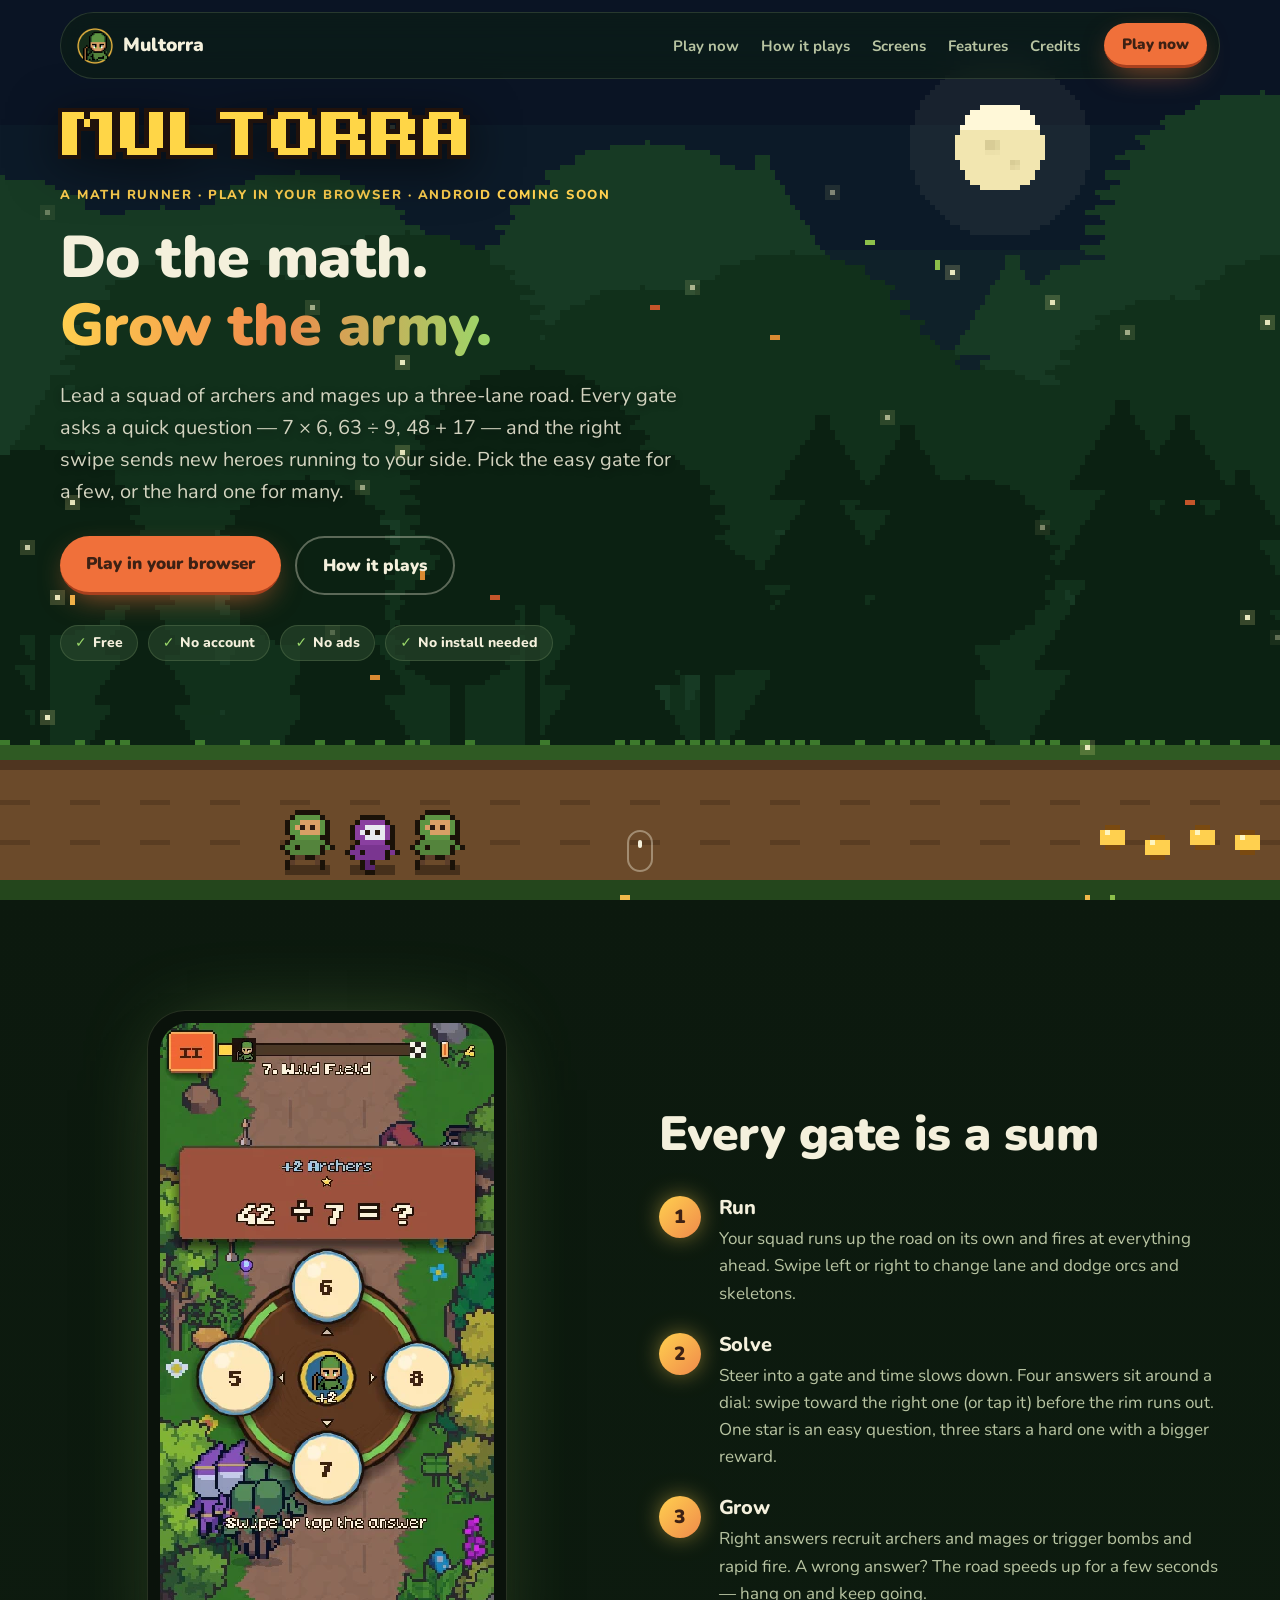
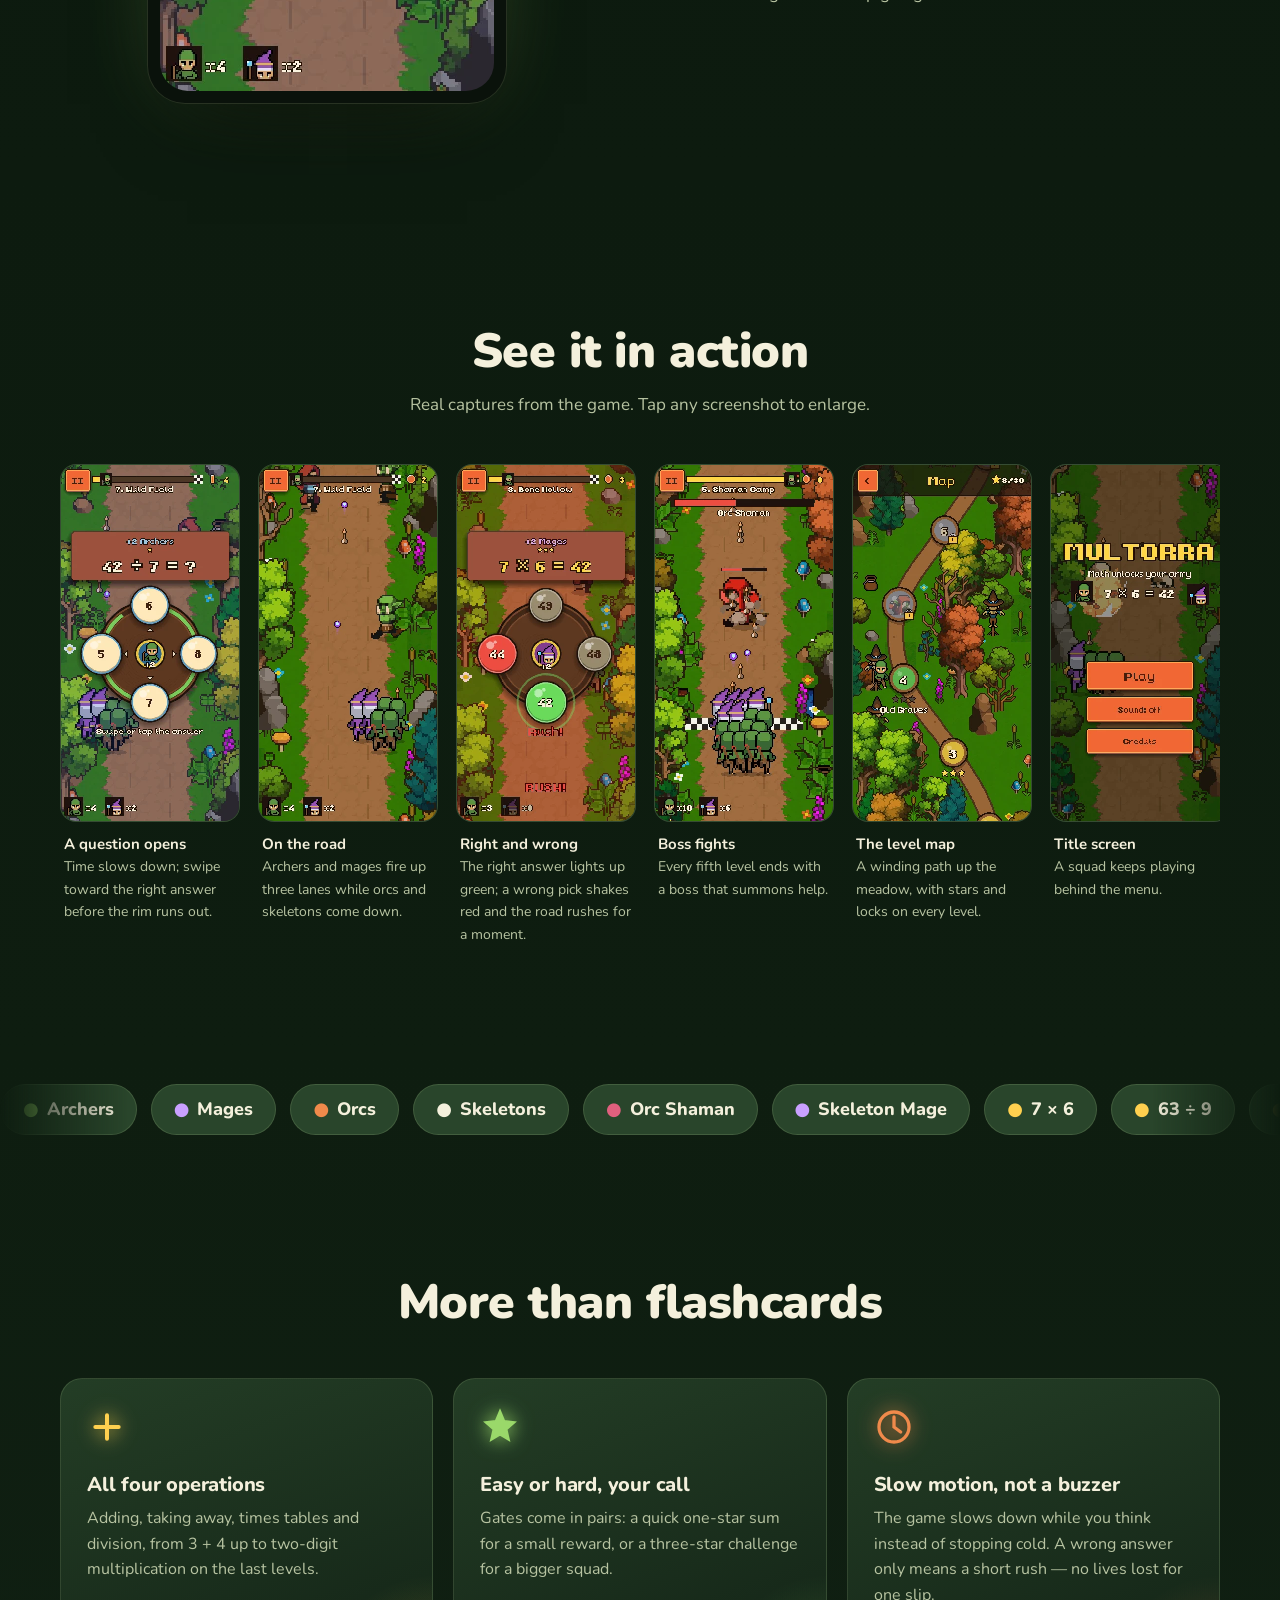
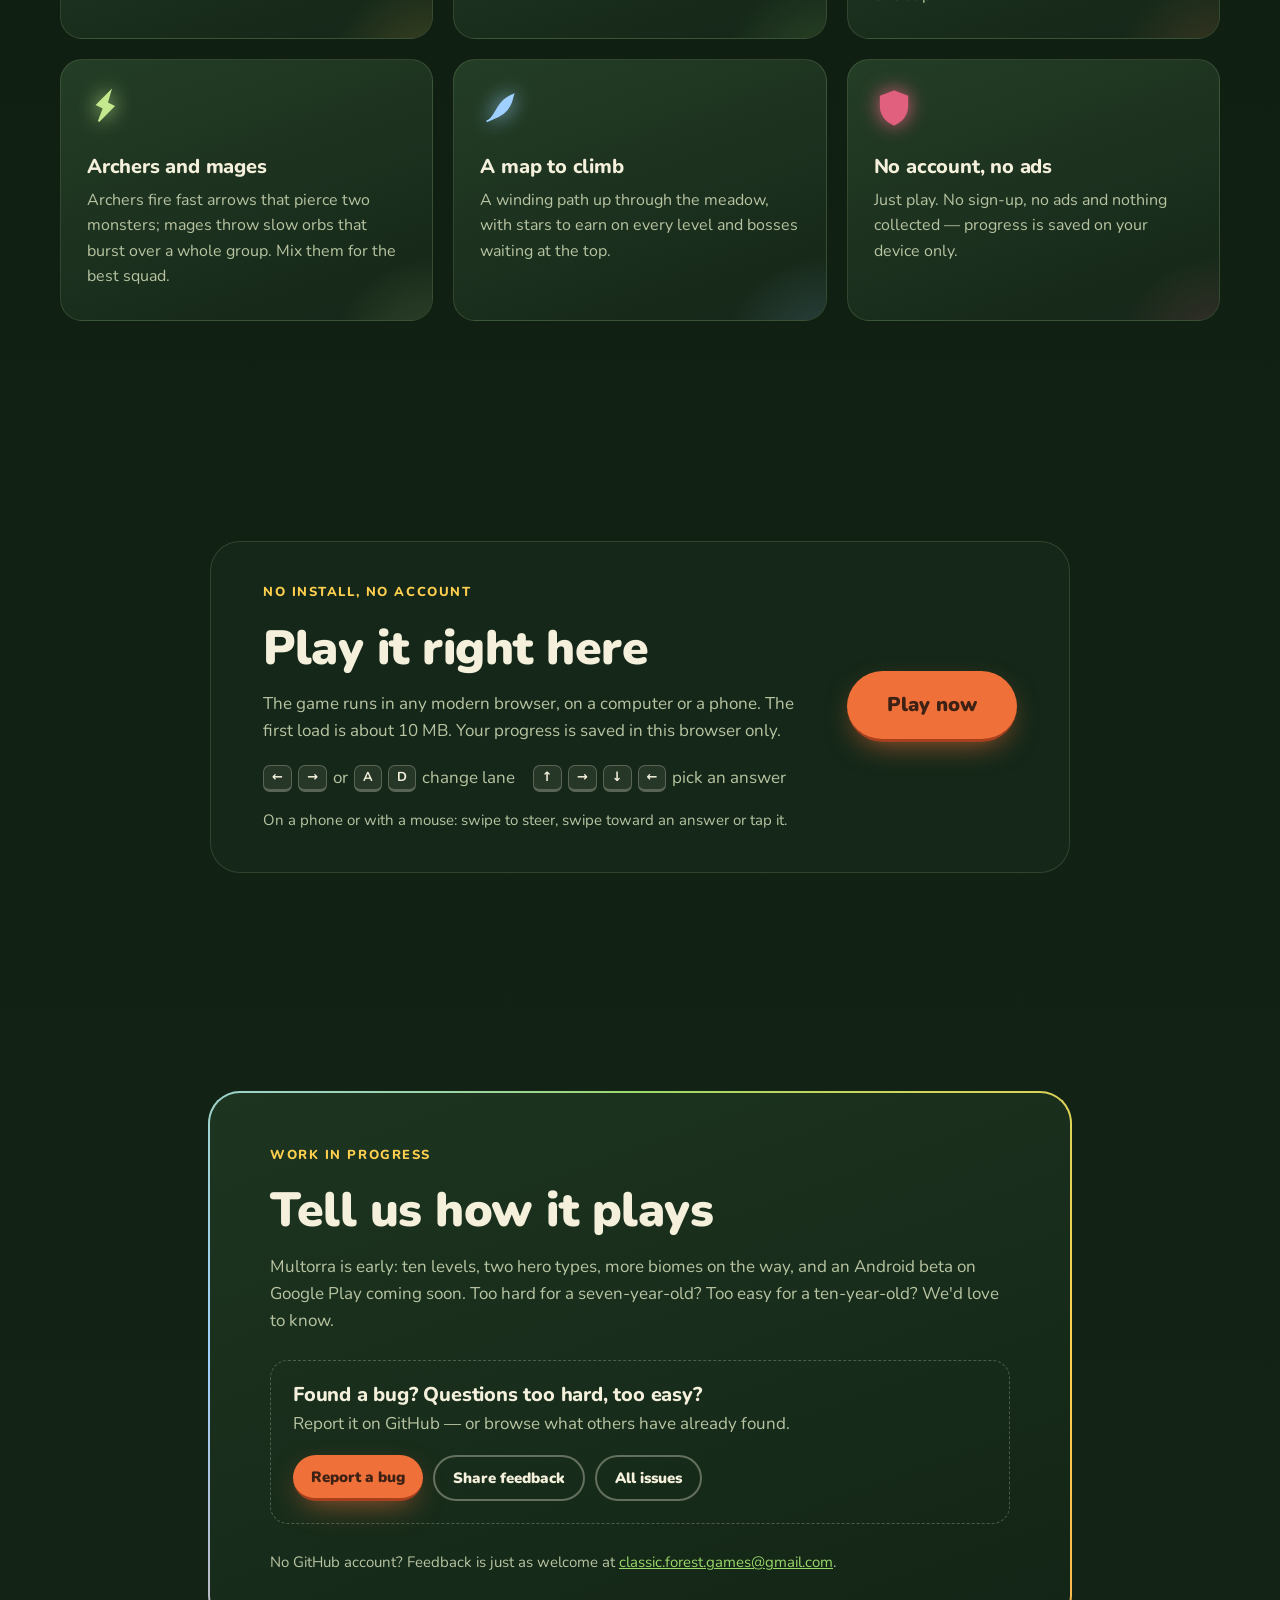
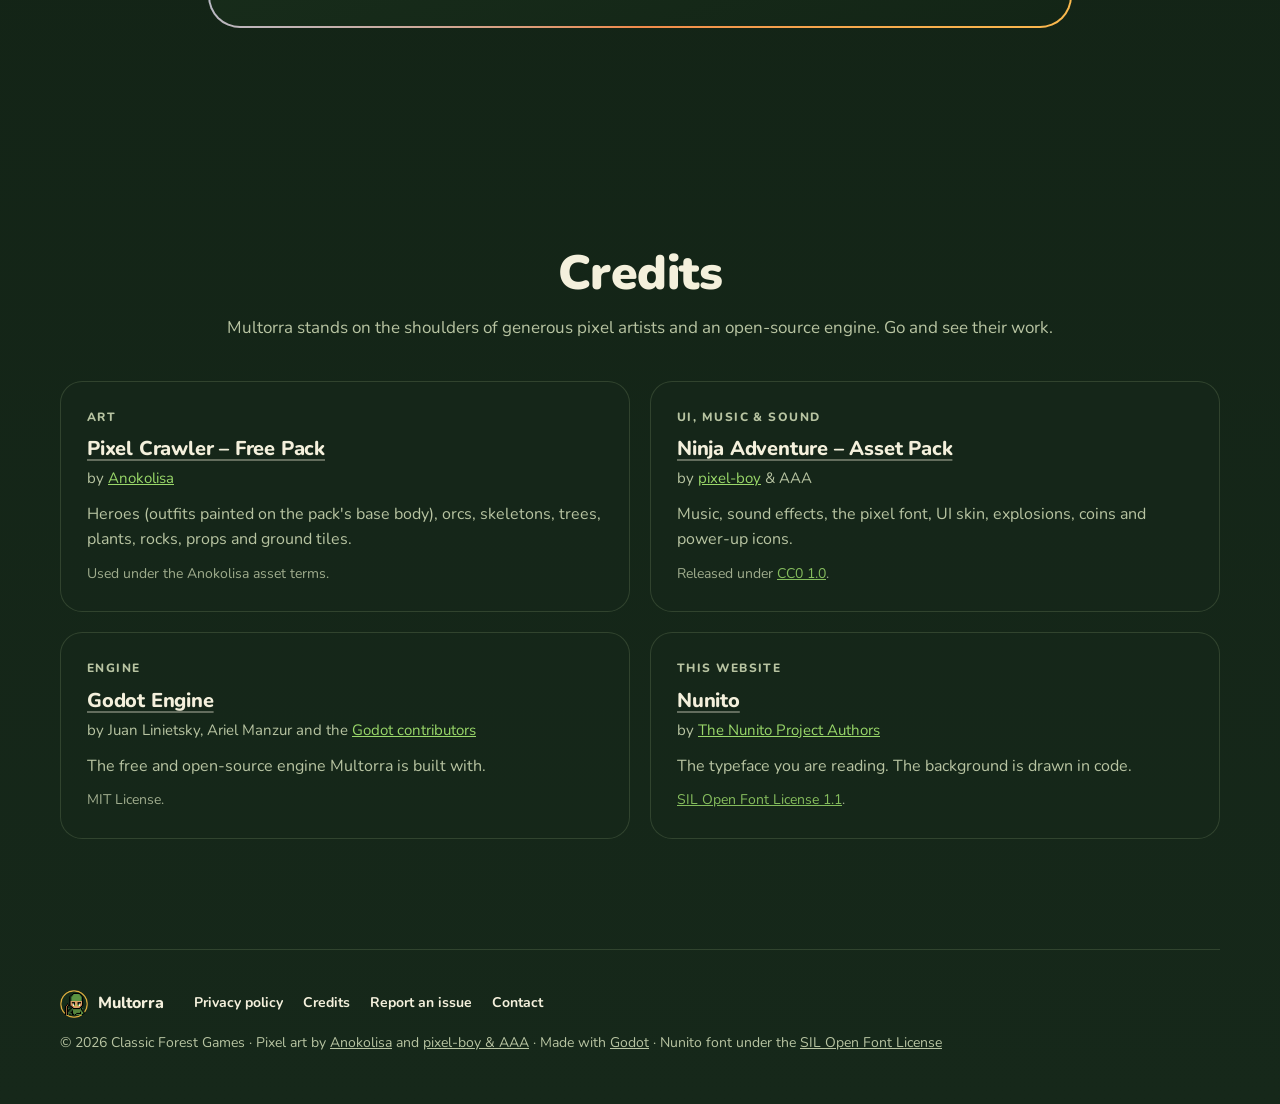
==== index.html @ 03d67d38 "Multorra website: landing page, screenshots, privacy policy, issue templates, browser build in play/" ====
<!doctype html>
<html lang="en">
<head>
<meta charset="utf-8">
<meta name="viewport" content="width=device-width, initial-scale=1">
<title>Multorra — do the math, grow the army</title>
<meta name="description" content="A pixel-art math runner for the browser and Android: lead a squad of archers and mages up a three-lane road, solve quick sums to recruit more heroes, and beat the orcs and skeletons. Free, no account.">
<meta name="theme-color" content="#0b170d">
<meta property="og:type" content="website">
<meta property="og:title" content="Multorra — do the math, grow the army">
<meta property="og:description" content="Run up three lanes, swipe the right answer to 7 × 6, and watch your squad grow.">
<meta property="og:image" content="https://alessiom.github.io/multorra-site/img/og.png">
<meta property="og:url" content="https://alessiom.github.io/multorra-site/">
<meta name="twitter:card" content="summary_large_image">
<link rel="icon" type="image/png" sizes="32x32" href="img/favicon-32.png">
<link rel="apple-touch-icon" href="img/apple-touch-icon.png">
<link rel="preload" href="fonts/Nunito.ttf" as="font" type="font/ttf" crossorigin>
<link rel="stylesheet" href="styles.css">
</head>
<body>
<canvas id="forest" aria-hidden="true"></canvas>

<header class="nav">
  <a class="brand" href="#top" aria-label="Multorra, back to top">
    <img src="img/icon-192.png" alt="" width="36" height="36">
    <span>Multorra</span>
  </a>
  <nav aria-label="Sections">
    <a href="play/">Play now</a>
    <a href="#how">How it plays</a>
    <a href="#screens">Screens</a>
    <a href="#features">Features</a>
    <a href="#credits">Credits</a>
  </nav>
  <a class="btn btn-small" href="play/">Play now</a>
</header>

<main id="top">
  <section class="hero">
    <div class="hero-copy">
      <img class="logo pixel" src="img/logo.png" width="311" height="44" alt="Multorra">
      <p class="eyebrow">A math runner · Play in your browser · Android coming soon</p>
      <h1>Do the math.<br><span class="grad">Grow the army.</span></h1>
      <p class="lede">Lead a squad of archers and mages up a three-lane road. Every gate asks a quick
        question — 7 × 6, 63 ÷ 9, 48 + 17 — and the right swipe sends new heroes running to your side.
        Pick the easy gate for a few, or the hard one for many.</p>
      <div class="cta-row">
        <a class="btn" href="play/">Play in your browser</a>
        <a class="btn btn-ghost" href="#how">How it plays</a>
      </div>
      <ul class="badges" aria-label="Highlights">
        <li>Free</li><li>No account</li><li>No ads</li><li>No install needed</li>
      </ul>
    </div>
    <a class="scroll-hint" href="#how" aria-label="Scroll to how it plays"><span></span></a>
  </section>

  <section id="how" class="section how">
    <div class="how-grid">
      <div class="phone reveal" aria-label="Multorra on a phone">
        <img class="pixel" src="img/screens/02_quiz-360.webp" width="360" height="720" alt="A question opens: a round wooden dial with four answers around it, the timer on its rim and the reward in the middle.">
        <div class="gestures" aria-hidden="true">
          <span class="g g-up">swipe ← → · lane</span>
          <span class="g g-tap">swipe to the answer</span>
          <span class="g g-hold">or tap it</span>
        </div>
      </div>
      <div class="how-copy">
        <h2 class="reveal">Every gate is a sum</h2>
        <ol class="steps">
          <li class="reveal"><span class="num">1</span><div><h3>Run</h3><p>Your squad runs up the road on its own and fires at everything ahead. Swipe left or right to change lane and dodge orcs and skeletons.</p></div></li>
          <li class="reveal"><span class="num">2</span><div><h3>Solve</h3><p>Steer into a gate and time slows down. Four answers sit around a dial: swipe toward the right one (or tap it) before the rim runs out. One star is an easy question, three stars a hard one with a bigger reward.</p></div></li>
          <li class="reveal"><span class="num">3</span><div><h3>Grow</h3><p>Right answers recruit archers and mages or trigger bombs and rapid fire. A wrong answer? The road speeds up for a few seconds — hang on and keep going.</p></div></li>
        </ol>
      </div>
    </div>
  </section>

  <section id="screens" class="section screens">
    <h2 class="reveal center">See it in action</h2>
    <p class="sub center reveal">Real captures from the game. Tap any screenshot to enlarge.</p>
    <div class="gallery portrait" id="gallery">
      <!-- filled by main.js from SHOTS so captions and the lightbox stay in sync -->
    </div>
  </section>

  <section class="chapters" aria-label="Things you meet on the road">
    <div class="marquee"><div class="track" id="track"></div></div>
  </section>

  <section id="features" class="section features">
    <h2 class="reveal center">More than flashcards</h2>
    <div class="cards">
      <article class="card reveal">
        <svg viewBox="0 0 24 24" aria-hidden="true"><path d="M5 12h14M12 5v14" fill="none" stroke-width="2.4" stroke-linecap="round"/></svg>
        <h3>All four operations</h3>
        <p>Adding, taking away, times tables and division, from 3 + 4 up to two-digit multiplication on the last levels.</p>
      </article>
      <article class="card reveal">
        <svg viewBox="0 0 24 24" aria-hidden="true"><path d="M12 2l2.6 6.3L21 9l-5 4.4L17.5 20 12 16.6 6.5 20 8 13.4 3 9l6.4-.7z"/></svg>
        <h3>Easy or hard, your call</h3>
        <p>Gates come in pairs: a quick one-star sum for a small reward, or a three-star challenge for a bigger squad.</p>
      </article>
      <article class="card reveal">
        <svg viewBox="0 0 24 24" aria-hidden="true"><circle cx="12" cy="12" r="9" fill="none" stroke-width="2"/><path d="M12 6v6l4 3" fill="none" stroke-width="2" stroke-linecap="round"/></svg>
        <h3>Slow motion, not a buzzer</h3>
        <p>The game slows down while you think instead of stopping cold. A wrong answer only means a short rush — no lives lost for one slip.</p>
      </article>
      <article class="card reveal">
        <svg viewBox="0 0 24 24" aria-hidden="true"><path d="M7 20l3-8-4-2 8-8-2 7 4 2z"/></svg>
        <h3>Archers and mages</h3>
        <p>Archers fire fast arrows that pierce two monsters; mages throw slow orbs that burst over a whole group. Mix them for the best squad.</p>
      </article>
      <article class="card reveal">
        <svg viewBox="0 0 24 24" aria-hidden="true"><path d="M4 20c4-1 5-6 8-10s6-5 8-6c-1 4-2 8-6 11s-6 3-10 5z"/></svg>
        <h3>A map to climb</h3>
        <p>A winding path up through the meadow, with stars to earn on every level and bosses waiting at the top.</p>
      </article>
      <article class="card reveal">
        <svg viewBox="0 0 24 24" aria-hidden="true"><path d="M12 2l8 3v6c0 5-3.4 9.4-8 11-4.6-1.6-8-6-8-11V5z"/></svg>
        <h3>No account, no ads</h3>
        <p>Just play. No sign-up, no ads and nothing collected — progress is saved on your device only.</p>
      </article>
    </div>
  </section>

  <section id="play" class="section play">
    <div class="play-card reveal">
      <div>
        <p class="eyebrow">No install, no account</p>
        <h2>Play it right here</h2>
        <p>The game runs in any modern browser, on a computer or a phone. The first load is about 10&nbsp;MB.
          Your progress is saved in this browser only.</p>
        <ul class="keys" aria-label="Keyboard controls">
          <li><kbd>←</kbd><kbd>→</kbd> or <kbd>A</kbd><kbd>D</kbd> change lane</li>
          <li><kbd>↑</kbd><kbd>→</kbd><kbd>↓</kbd><kbd>←</kbd> pick an answer</li>
        </ul>
        <p class="fine">On a phone or with a mouse: swipe to steer, swipe toward an answer or tap it.</p>
      </div>
      <a class="btn btn-big" href="play/">Play now</a>
    </div>
  </section>

  <section id="beta" class="section beta">
    <div class="beta-card reveal">
      <p class="eyebrow">Work in progress</p>
      <h2>Tell us how it plays</h2>
      <p>Multorra is early: ten levels, two hero types, more biomes on the way, and an Android beta on Google Play coming soon.
        Too hard for a seven-year-old? Too easy for a ten-year-old? We'd love to know.</p>
      <div class="report">
        <div><h3>Found a bug? Questions too hard, too easy?</h3>
          <p>Report it on GitHub — or browse what others have already found.</p></div>
        <div class="report-btns">
          <a class="btn btn-small" href="https://github.com/AlessioM/multorra-site/issues/new?template=bug.yml" rel="noopener">Report a bug</a>
          <a class="btn btn-small btn-ghost" href="https://github.com/AlessioM/multorra-site/issues/new?template=feedback.yml" rel="noopener">Share feedback</a>
          <a class="btn btn-small btn-ghost" href="https://github.com/AlessioM/multorra-site/issues" rel="noopener">All issues</a>
        </div>
      </div>
      <p class="fine">No GitHub account? Feedback is just as welcome at
        <a href="mailto:classic.forest.games@gmail.com">classic.forest.games@gmail.com</a>.</p>
    </div>
  </section>
  <section id="credits" class="section credits">
    <h2 class="reveal center">Credits</h2>
    <p class="sub center reveal">Multorra stands on the shoulders of generous pixel artists and an open-source engine. Go and see their work.</p>
    <div class="credit-grid">
      <article class="credit reveal">
        <p class="eyebrow">Art</p>
        <h3><a href="https://anokolisa.itch.io/free-pixel-art-asset-pack-topdown-tileset-rpg-16x16-sprites" rel="noopener">Pixel Crawler – Free Pack</a></h3>
        <p class="by">by <a href="https://anokolisa.itch.io/" rel="noopener">Anokolisa</a></p>
        <p>Heroes (outfits painted on the pack's base body), orcs, skeletons, trees, plants, rocks, props and ground tiles.</p>
        <p class="lic">Used under the Anokolisa asset terms.</p>
      </article>
      <article class="credit reveal">
        <p class="eyebrow">UI, music &amp; sound</p>
        <h3><a href="https://pixel-boy.itch.io/ninja-adventure-asset-pack" rel="noopener">Ninja Adventure – Asset Pack</a></h3>
        <p class="by">by <a href="https://pixel-boy.itch.io/" rel="noopener">pixel-boy</a> &amp; AAA</p>
        <p>Music, sound effects, the pixel font, UI skin, explosions, coins and power-up icons.</p>
        <p class="lic">Released under <a href="https://creativecommons.org/publicdomain/zero/1.0/" rel="noopener">CC0 1.0</a>.</p>
      </article>
      <article class="credit reveal">
        <p class="eyebrow">Engine</p>
        <h3><a href="https://godotengine.org" rel="noopener">Godot Engine</a></h3>
        <p class="by">by Juan Linietsky, Ariel Manzur and the <a href="https://godotengine.org/license/" rel="noopener">Godot contributors</a></p>
        <p>The free and open-source engine Multorra is built with.</p>
        <p class="lic">MIT License.</p>
      </article>
      <article class="credit reveal">
        <p class="eyebrow">This website</p>
        <h3><a href="https://fonts.google.com/specimen/Nunito" rel="noopener">Nunito</a></h3>
        <p class="by">by <a href="https://github.com/googlefonts/nunito" rel="noopener">The Nunito Project Authors</a></p>
        <p>The typeface you are reading. The background is drawn in code.</p>
        <p class="lic"><a href="fonts/OFL.txt">SIL Open Font License 1.1</a>.</p>
      </article>
    </div>
  </section>
</main>

<footer class="foot">
  <div class="foot-brand"><img src="img/icon-192.png" alt="" width="28" height="28"> Multorra</div>
  <nav aria-label="Footer">
    <a href="privacy/">Privacy policy</a>
    <a href="#credits">Credits</a>
    <a href="https://github.com/AlessioM/multorra-site/issues" rel="noopener">Report an issue</a>
    <a href="mailto:classic.forest.games@gmail.com">Contact</a>
  </nav>
  <p>© 2026 Classic Forest Games · Pixel art by <a href="https://anokolisa.itch.io/" rel="noopener">Anokolisa</a>
    and <a href="https://pixel-boy.itch.io/ninja-adventure-asset-pack" rel="noopener">pixel-boy &amp; AAA</a> ·
    Made with <a href="https://godotengine.org" rel="noopener">Godot</a> ·
    Nunito font under the <a href="fonts/OFL.txt">SIL Open Font License</a></p>
</footer>

<dialog id="lightbox" aria-label="Screenshot viewer">
  <button class="lb-close" aria-label="Close">×</button>
  <button class="lb-nav lb-prev" aria-label="Previous screenshot">‹</button>
  <figure><img id="lb-img" class="pixel" alt=""><figcaption id="lb-cap"></figcaption></figure>
  <button class="lb-nav lb-next" aria-label="Next screenshot">›</button>
</dialog>

<script src="main.js"></script>
</body>
</html>
---- styles.css ----
@font-face {
  font-family: "Nunito";
  src: url("fonts/Nunito.ttf") format("truetype");
  font-weight: 200 1000;
  font-display: swap;
}

:root {
  color-scheme: dark;
  /* palette taken from the game: forest night, leaf green, coin gold, wood-button orange */
  --bg: #0b170d;
  --bg-2: #16281a;
  --panel: #1b301e;
  --panel-2: #29452b;
  --line: rgba(205, 235, 170, 0.15);
  --text: #f4f0dc;
  --muted: #b8c4a2;
  --leaf: #9ad86a;
  --btn: #f0703a;
  --ink: #3d2114;
  --gold: #ffd04f;
  --autumn: #f08a4b;
  --frost: #9fd0ff;
  --berry: #e0607e;
  --radius: 22px;
  --max: 1160px;
}

* { box-sizing: border-box; }
html { scroll-behavior: smooth; }
body {
  margin: 0;
  font-family: "Nunito", system-ui, sans-serif;
  font-size: 17px;
  line-height: 1.6;
  color: var(--text);
  background: linear-gradient(180deg, var(--bg) 0%, #0e1d10 45%, var(--bg-2) 100%);
  background-color: var(--bg);
  overflow-x: hidden;
}
img { max-width: 100%; height: auto; display: block; }
a { color: var(--leaf); }
h1, h2, h3 { line-height: 1.15; margin: 0; font-weight: 900; letter-spacing: -0.01em; }
h2 { font-size: clamp(30px, 4.4vw, 48px); }
h3 { font-size: 20px; font-weight: 800; }
p { margin: 0; }
.center { text-align: center; }

#forest {
  image-rendering: pixelated;
  position: fixed;
  inset: 0;
  width: 100%;
  height: 100%;
  z-index: -1;
  display: block;
}

/* ---------- nav ---------- */
.nav {
  position: fixed;
  top: 12px;
  left: 50%;
  translate: -50% 0;
  width: min(var(--max), calc(100% - 24px));
  z-index: 10;
  display: flex;
  align-items: center;
  gap: 24px;
  padding: 10px 12px 10px 16px;
  border-radius: 999px;
  background: rgba(14, 30, 16, 0.6);
  border: 1px solid var(--line);
  backdrop-filter: blur(14px) saturate(140%);
  -webkit-backdrop-filter: blur(14px) saturate(140%);
}
.brand { display: flex; align-items: center; gap: 10px; color: var(--text); text-decoration: none; font-weight: 900; font-size: 19px; }
.brand img { border-radius: 10px; }
.nav nav { display: flex; gap: 22px; margin-left: auto; }
.nav nav a { color: var(--muted); text-decoration: none; font-weight: 700; font-size: 15px; transition: color .2s; }
.nav nav a:hover { color: var(--text); }

/* ---------- buttons ---------- */
.btn {
  display: inline-flex;
  align-items: center;
  justify-content: center;
  gap: 8px;
  padding: 14px 26px;
  border-radius: 999px;
  background: var(--btn);
  color: var(--ink);
  font-weight: 900;
  font-size: 17px;
  text-decoration: none;
  border-bottom: 3px solid #a8401e;
  box-shadow: 0 0 0 0 rgba(240, 112, 58, .5), 0 10px 30px -10px rgba(240, 112, 58, .7);
  transition: transform .2s, box-shadow .3s, background .2s;
}
.btn:hover { transform: translateY(-2px); box-shadow: 0 0 0 6px rgba(240, 112, 58, .16), 0 16px 36px -10px rgba(240, 112, 58, .8); }
.btn:focus-visible, .shot:focus-visible, .gallery button:focus-visible { outline: 3px solid var(--gold); outline-offset: 3px; }
.btn-ghost { background: transparent; color: var(--text); border: 2px solid rgba(244, 240, 220, .35); box-shadow: none; }
.btn-ghost:hover { border-color: var(--text); box-shadow: none; background: rgba(255, 255, 255, .05); }
.btn-small { padding: 9px 18px; font-size: 15px; }

/* ---------- hero ---------- */
.hero {
  position: relative;
  min-height: 100svh;
  width: min(var(--max), calc(100% - 32px));
  margin: 0 auto;
  display: flex;
  align-items: flex-start;
  padding: 104px 0 80px;
}
.hero-copy { max-width: 700px; }
.logo { width: clamp(200px, 24vw, 300px); height: auto; image-rendering: pixelated; margin: 0 0 22px -6px; filter: drop-shadow(0 10px 24px rgba(0, 0, 0, .55)); animation: bob 4s ease-in-out infinite; }
@keyframes bob { 50% { transform: translateY(-6px); } }
.eyebrow { color: var(--gold); font-weight: 800; letter-spacing: .12em; text-transform: uppercase; font-size: 13px; margin-bottom: 18px; }
.hero h1 { font-size: clamp(34px, 4.6vw, 62px); }
.grad {
  background: linear-gradient(90deg, var(--gold), var(--autumn) 50%, var(--leaf));
  -webkit-background-clip: text;
  background-clip: text;
  color: transparent;
}
.lede { color: var(--text); opacity: .86; font-size: clamp(17px, 1.6vw, 20px); margin: 20px 0 28px; max-width: 31em; text-shadow: 0 2px 8px rgba(0, 0, 0, .6); }
.cta-row { display: flex; flex-wrap: wrap; gap: 14px; }
.badges { list-style: none; padding: 0; margin: 30px 0 0; display: flex; flex-wrap: wrap; gap: 10px; }
.badges li {
  font-size: 14px; font-weight: 800; color: var(--text);
  padding: 6px 14px; border-radius: 999px;
  background: rgba(41, 69, 43, .65); border: 1px solid var(--line);
}
.badges li::before { content: "✓"; color: var(--leaf); margin-right: 6px; }
.scroll-hint { position: absolute; left: 50%; bottom: 28px; translate: -50% 0; width: 26px; height: 42px; border: 2px solid rgba(244, 240, 220, .4); border-radius: 14px; }
.scroll-hint span { position: absolute; left: 50%; top: 8px; width: 4px; height: 8px; margin-left: -2px; border-radius: 2px; background: var(--text); animation: wheel 1.8s infinite; }
@keyframes wheel { 0% { opacity: 0; transform: translateY(0); } 30% { opacity: 1; } 100% { opacity: 0; transform: translateY(14px); } }

/* ---------- sections ---------- */
.section { width: min(var(--max), calc(100% - 32px)); margin: 0 auto; padding: 110px 0; }
.sub { color: var(--muted); margin: 12px auto 40px; }

/* ---------- how it plays ---------- */
.how-grid { display: grid; grid-template-columns: minmax(0, 1fr) minmax(0, 1.05fr); gap: 64px; align-items: center; }
.phone {
  position: relative;
  justify-self: center;
  width: min(360px, 88vw);
  padding: 12px;
  border-radius: 38px;
  background: #0a120b;
  border: 1px solid var(--line);
  box-shadow: 0 40px 80px -40px rgba(0, 0, 0, .9), 0 0 90px -30px rgba(154, 216, 106, .45);
}
.phone img { border-radius: 28px; image-rendering: auto; }
.gestures { position: absolute; inset: 12px; pointer-events: none; }
.g {
  position: absolute; left: 50%; translate: -50% 0; white-space: nowrap;
  padding: 6px 14px; border-radius: 999px; font-weight: 800; font-size: 14px;
  background: rgba(11, 23, 13, .82); border: 1px solid var(--line); color: var(--text);
  opacity: 0; animation: hint 7.5s infinite;
}
.g-up { top: 58%; }
.g-tap { top: 58%; animation-delay: 2.5s; }
.g-hold { top: 58%; animation-delay: 5s; }
@keyframes hint { 0% { opacity: 0; transform: translateY(8px); } 5%, 28% { opacity: 1; transform: none; } 33%, 100% { opacity: 0; transform: translateY(-8px); } }
.steps, .join { list-style: none; margin: 34px 0 0; padding: 0; display: grid; gap: 26px; }
.steps li, .join li { display: flex; gap: 18px; align-items: flex-start; }
.steps p, .join p { color: var(--muted); margin-top: 6px; }
.num {
  flex: none; width: 42px; height: 42px; border-radius: 50%;
  display: grid; place-items: center; font-weight: 900; font-size: 19px;
  color: var(--ink); background: linear-gradient(135deg, var(--gold), var(--autumn));
  box-shadow: 0 0 24px -4px rgba(255, 208, 79, .7);
}

/* ---------- screenshots ---------- */
.hero-shot { margin: 0 auto 28px; max-width: 1000px; }
.shot, .gallery button {
  all: unset;
  cursor: zoom-in;
  display: block;
  border-radius: var(--radius);
  overflow: hidden;
  border: 1px solid var(--line);
  background: var(--panel);
}
.hero-shot .shot { box-shadow: 0 50px 100px -40px rgba(0, 0, 0, .9), 0 0 120px -30px rgba(255, 208, 79, .45); transition: transform .4s; }
.hero-shot .shot:hover { transform: scale(1.012); }
.gallery {
  display: grid;
  grid-auto-flow: column;
  grid-auto-columns: minmax(260px, 31%);
  gap: 18px;
  overflow-x: auto;
  scroll-snap-type: x mandatory;
  padding: 6px 2px 18px;
  scrollbar-width: thin;
  scrollbar-color: var(--panel-2) transparent;
}
.gallery figure { margin: 0; scroll-snap-align: start; }
.gallery button { border-radius: 16px; transition: transform .3s, border-color .3s; }
.gallery button:hover { transform: translateY(-4px); border-color: rgba(255, 208, 79, .6); }
.gallery figcaption { color: var(--muted); font-size: 14px; margin-top: 10px; padding: 0 4px; }
.gallery figcaption b { color: var(--text); display: block; font-size: 15px; }

/* ---------- chapter marquee ---------- */
.chapters { padding: 10px 0 30px; overflow: hidden; -webkit-mask-image: linear-gradient(90deg, transparent, #000 10%, #000 90%, transparent); mask-image: linear-gradient(90deg, transparent, #000 10%, #000 90%, transparent); }
.marquee .track { display: flex; gap: 14px; width: max-content; animation: marquee 48s linear infinite; }
.chapters:hover .track { animation-play-state: paused; }
.chip { padding: 10px 22px; border-radius: 999px; background: var(--panel-2); font-weight: 800; white-space: nowrap; font-size: 18px; }
.chip b { margin-right: 8px; }
@keyframes marquee { to { transform: translateX(-50%); } }

/* ---------- features ---------- */
.cards { display: grid; grid-template-columns: repeat(3, minmax(0, 1fr)); gap: 20px; margin-top: 48px; }
.card {
  position: relative;
  padding: 28px 26px 30px;
  border-radius: var(--radius);
  background: linear-gradient(160deg, rgba(41, 69, 43, .8), rgba(22, 40, 26, .8));
  border: 1px solid var(--line);
  overflow: hidden;
  transition: transform .3s, border-color .3s;
}
.card::after {
  content: ""; position: absolute; inset: auto -30% -60% auto; width: 220px; height: 220px; border-radius: 50%;
  background: radial-gradient(circle, var(--glow, rgba(154, 216, 106, .25)), transparent 70%);
  transition: transform .5s;
}
.card:hover { transform: translateY(-4px); border-color: rgba(244, 240, 220, .3); }
.card:hover::after { transform: scale(1.4); }
.card svg { width: 40px; height: 40px; fill: var(--accent, var(--leaf)); stroke: var(--accent, var(--leaf)); margin-bottom: 18px; filter: drop-shadow(0 0 10px var(--accent, var(--leaf))); }
.card p { color: var(--muted); margin-top: 10px; font-size: 16px; }
.card:nth-child(1) { --accent: var(--gold); --glow: rgba(255, 208, 79, .22); }
.card:nth-child(2) { --accent: var(--leaf); --glow: rgba(154, 216, 106, .22); }
.card:nth-child(3) { --accent: var(--autumn); --glow: rgba(240, 138, 75, .22); }
.card:nth-child(4) { --accent: #c3e88d; --glow: rgba(195, 232, 141, .2); }
.card:nth-child(5) { --accent: var(--frost); --glow: rgba(159, 208, 255, .22); }
.card:nth-child(6) { --accent: var(--berry); --glow: rgba(224, 96, 126, .22); }

/* ---------- beta ---------- */
.beta-card {
  position: relative;
  max-width: 860px;
  margin: 0 auto;
  padding: 52px clamp(22px, 5vw, 60px);
  border-radius: 30px;
  background: rgba(22, 40, 26, .9);
  isolation: isolate;
}
.beta-card::before {
  content: ""; position: absolute; inset: -2px; border-radius: 32px; z-index: -1;
  background: conic-gradient(from var(--ang, 0deg), var(--leaf), var(--gold), var(--autumn), var(--frost), var(--leaf));
  animation: spin 8s linear infinite;
}
.beta-card::after { content: ""; position: absolute; inset: 0; border-radius: 30px; z-index: -1; background: linear-gradient(160deg, #1d3520, #132516); }
@property --ang { syntax: "<angle>"; initial-value: 0deg; inherits: false; }
@keyframes spin { to { --ang: 360deg; } }
.beta-card > p:not(.eyebrow):not(.fine) { color: var(--muted); margin-top: 14px; }
.join { grid-template-columns: 1fr 1fr; margin-top: 34px; }
.join li { background: rgba(41, 69, 43, .55); border: 1px solid var(--line); border-radius: 18px; padding: 22px; }
.join .btn { margin-top: 16px; padding: 11px 22px; font-size: 16px; }
.report { display: flex; flex-wrap: wrap; align-items: center; justify-content: space-between; gap: 18px; margin-top: 26px; padding: 22px; border-radius: 18px; border: 1px dashed rgba(244, 240, 220, .25); }
.report p { color: var(--muted); margin-top: 4px; }
.report-btns { display: flex; flex-wrap: wrap; gap: 10px; }
.fine { color: var(--muted); font-size: 15px; margin-top: 26px; }

/* ---------- play ---------- */
.play-card {
  max-width: 860px; margin: 0 auto; padding: 40px clamp(22px, 5vw, 52px);
  display: flex; flex-wrap: wrap; align-items: center; justify-content: space-between; gap: 28px;
  border-radius: 30px; background: rgba(22, 40, 26, .9); border: 1px solid var(--line);
}
.play-card > div { flex: 1 1 380px; }
.play-card > div > p:not(.eyebrow):not(.fine) { color: var(--muted); margin-top: 14px; }
.keys { list-style: none; padding: 0; margin: 20px 0 0; display: flex; flex-wrap: wrap; gap: 10px 18px; color: var(--muted); }
.keys li { display: flex; align-items: center; gap: 6px; }
kbd {
  font-family: inherit; font-size: 13px; font-weight: 700; line-height: 1; color: var(--text); padding: 5px 8px; border-radius: 7px;
  background: rgba(244, 240, 220, .08); border: 1px solid rgba(244, 240, 220, .25); border-bottom-width: 3px;
}
.play-card .fine { margin-top: 16px; }
.btn-big { padding: 18px 40px; font-size: 20px; }

/* ---------- credits ---------- */
.credit-grid { display: grid; grid-template-columns: repeat(2, minmax(0, 1fr)); gap: 20px; }
.credit {
  padding: 26px; border-radius: var(--radius);
  background: rgba(22, 40, 26, .82); border: 1px solid var(--line);
}
.credit .eyebrow { margin-bottom: 10px; font-size: 12px; }
.credit h3 a { color: var(--text); text-decoration-color: rgba(244, 240, 220, .35); text-underline-offset: 4px; }
.credit h3 a:hover { color: var(--gold); }
.credit .by { color: var(--muted); margin: 6px 0 12px; font-size: 15px; }
.credit .by a, .credit .lic a { color: var(--leaf); }
.credit p { color: var(--muted); font-size: 16px; }
.credit .lic { margin-top: 10px; font-size: 14px; opacity: .85; }

/* ---------- footer ---------- */
.foot { width: min(var(--max), calc(100% - 32px)); margin: 0 auto; padding: 40px 0 50px; border-top: 1px solid var(--line); display: flex; flex-wrap: wrap; gap: 14px 30px; align-items: center; color: var(--muted); font-size: 14px; }
.foot-brand { display: flex; align-items: center; gap: 10px; color: var(--text); font-weight: 800; font-size: 16px; }
.foot-brand img { border-radius: 8px; }
.foot nav { display: flex; gap: 20px; }
.foot nav a { color: var(--text); text-decoration: none; font-weight: 700; }
.foot p { width: 100%; }
.foot p a { color: var(--muted); }

/* ---------- lightbox ---------- */
dialog#lightbox {
  border: 0; padding: 0; background: transparent; color: var(--text);
  max-width: min(1400px, 94vw); width: 100%;
  overflow: visible;
}
dialog#lightbox::backdrop { background: rgba(5, 12, 6, .9); backdrop-filter: blur(6px); }
dialog#lightbox figure { margin: 0; }
dialog#lightbox img { width: 100%; border-radius: 16px; box-shadow: 0 30px 80px rgba(0, 0, 0, .7); }
dialog#lightbox figcaption { text-align: center; color: var(--muted); margin-top: 14px; }
.lb-close, .lb-nav {
  position: absolute; border: 0; cursor: pointer; color: var(--text);
  background: rgba(41, 69, 43, .9); border-radius: 50%; width: 46px; height: 46px; font-size: 28px; line-height: 1;
  font-family: inherit; display: grid; place-items: center;
}
.lb-close { top: -58px; right: 0; }
.lb-nav { top: 50%; translate: 0 -100%; }
.lb-prev { left: -60px; }
.lb-next { right: -60px; }

/* ---------- reveal on scroll ---------- */
.reveal { opacity: 0; transform: translateY(26px); transition: opacity .8s ease, transform .8s cubic-bezier(.2, .7, .2, 1); }
.reveal.in { opacity: 1; transform: none; }
.chip { border: 1px solid var(--line); }
.no-js .reveal { opacity: 1; transform: none; }

/* ---------- responsive ---------- */
@media (max-width: 920px) {
  .how-grid { grid-template-columns: 1fr; gap: 48px; }
  .phone { order: 2; }
  .cards { grid-template-columns: 1fr 1fr; }
  .lb-prev { left: 6px; } .lb-next { right: 6px; }
}
@media (max-width: 640px) {
  body { font-size: 16px; }
  .nav { gap: 10px; }
  .nav nav { display: none; }
  .nav .btn-small { margin-left: auto; }
  .hero { align-items: flex-start; padding: 96px 0 90px; }
  .section { padding: 80px 0; }
  .cards, .join, .credit-grid { grid-template-columns: 1fr; }
  .gallery { grid-auto-columns: 82%; }
  .logo { margin-left: 0; }
  .cta-row .btn { flex: 1 1 auto; }
}

@media (prefers-reduced-motion: reduce) {
  html { scroll-behavior: auto; }
  *, *::before, *::after { animation: none !important; transition: none !important; }
  .reveal { opacity: 1; transform: none; }
}

/* ---------- Multorra: portrait screenshots, crisp pixels ---------- */
img.pixel { image-rendering: pixelated; }
.gallery.portrait { grid-auto-columns: minmax(180px, 23%); }
@media (max-width: 640px) { .gallery.portrait { grid-auto-columns: 62%; } }
.logo.pixel { width: min(420px, 86vw); height: auto; }
dialog#lightbox img { width: auto; max-width: 100%; max-height: 82vh; display: block; margin: 0 auto; }
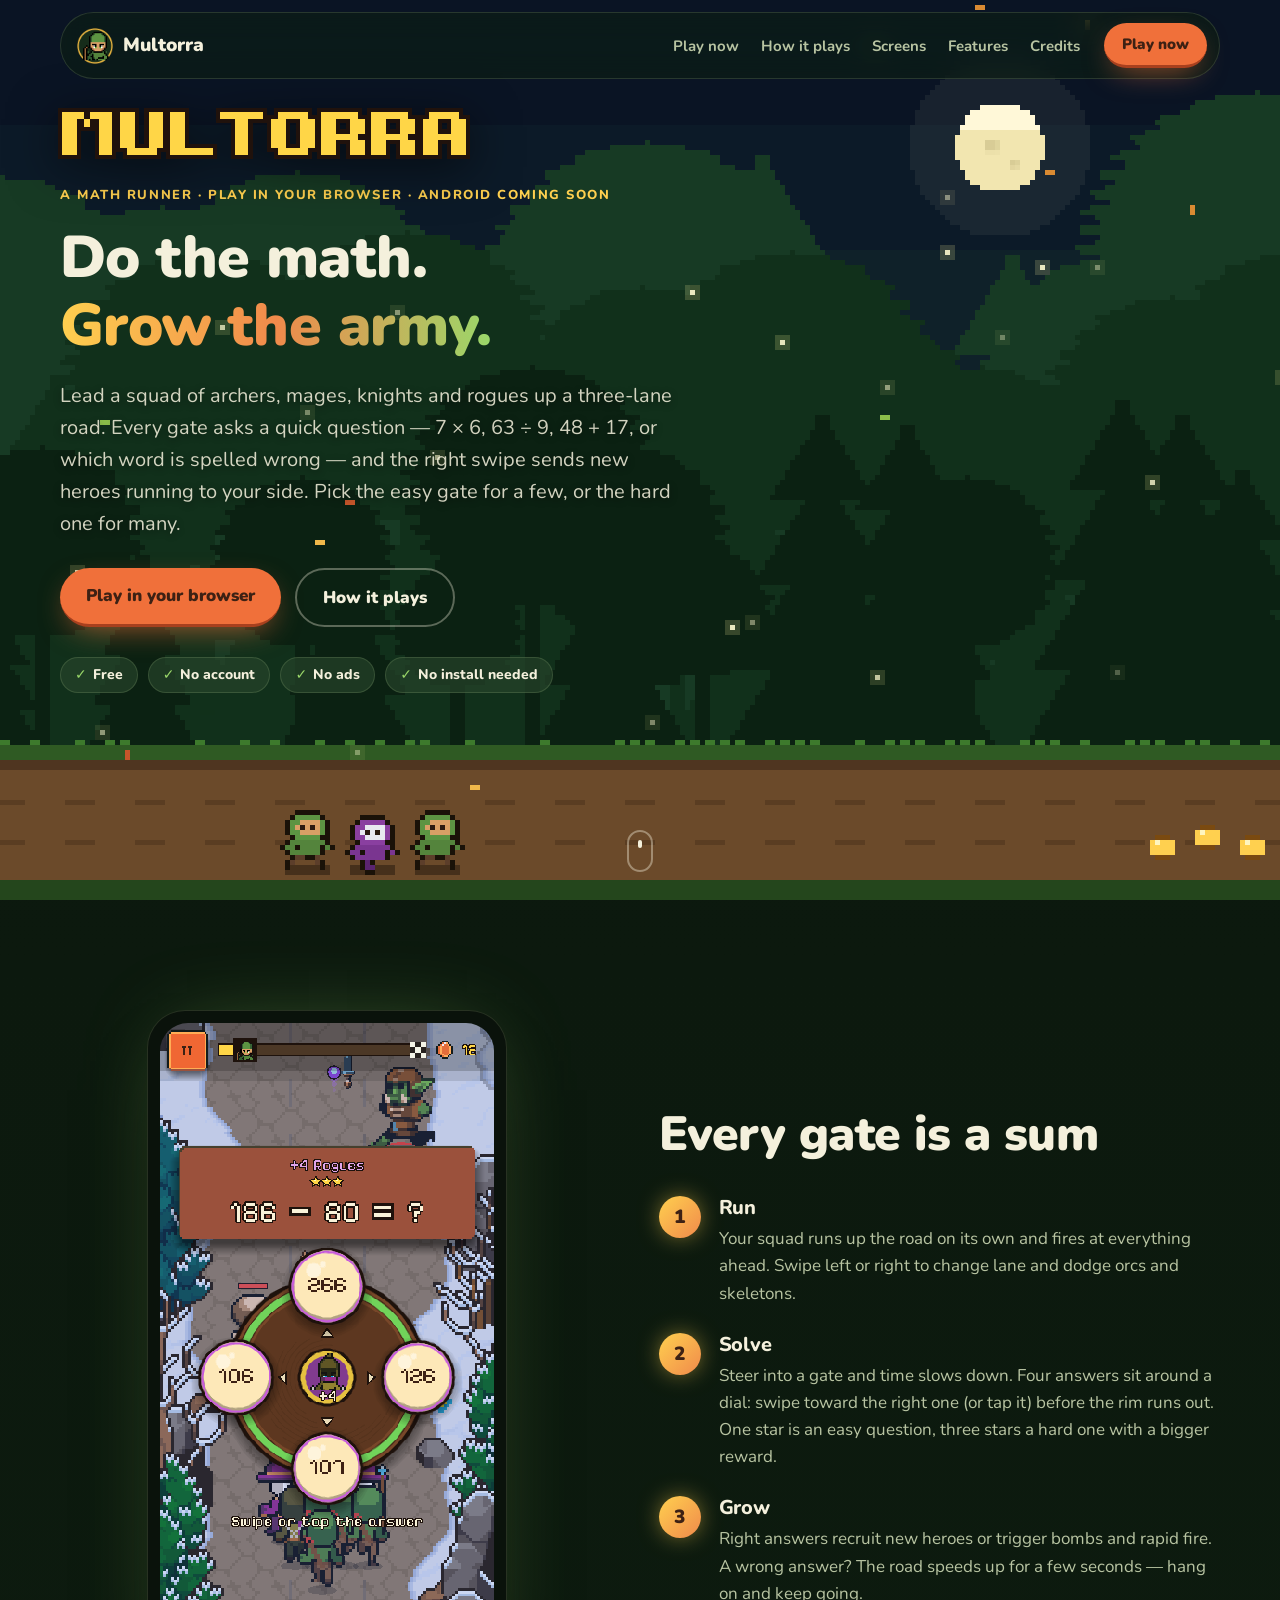
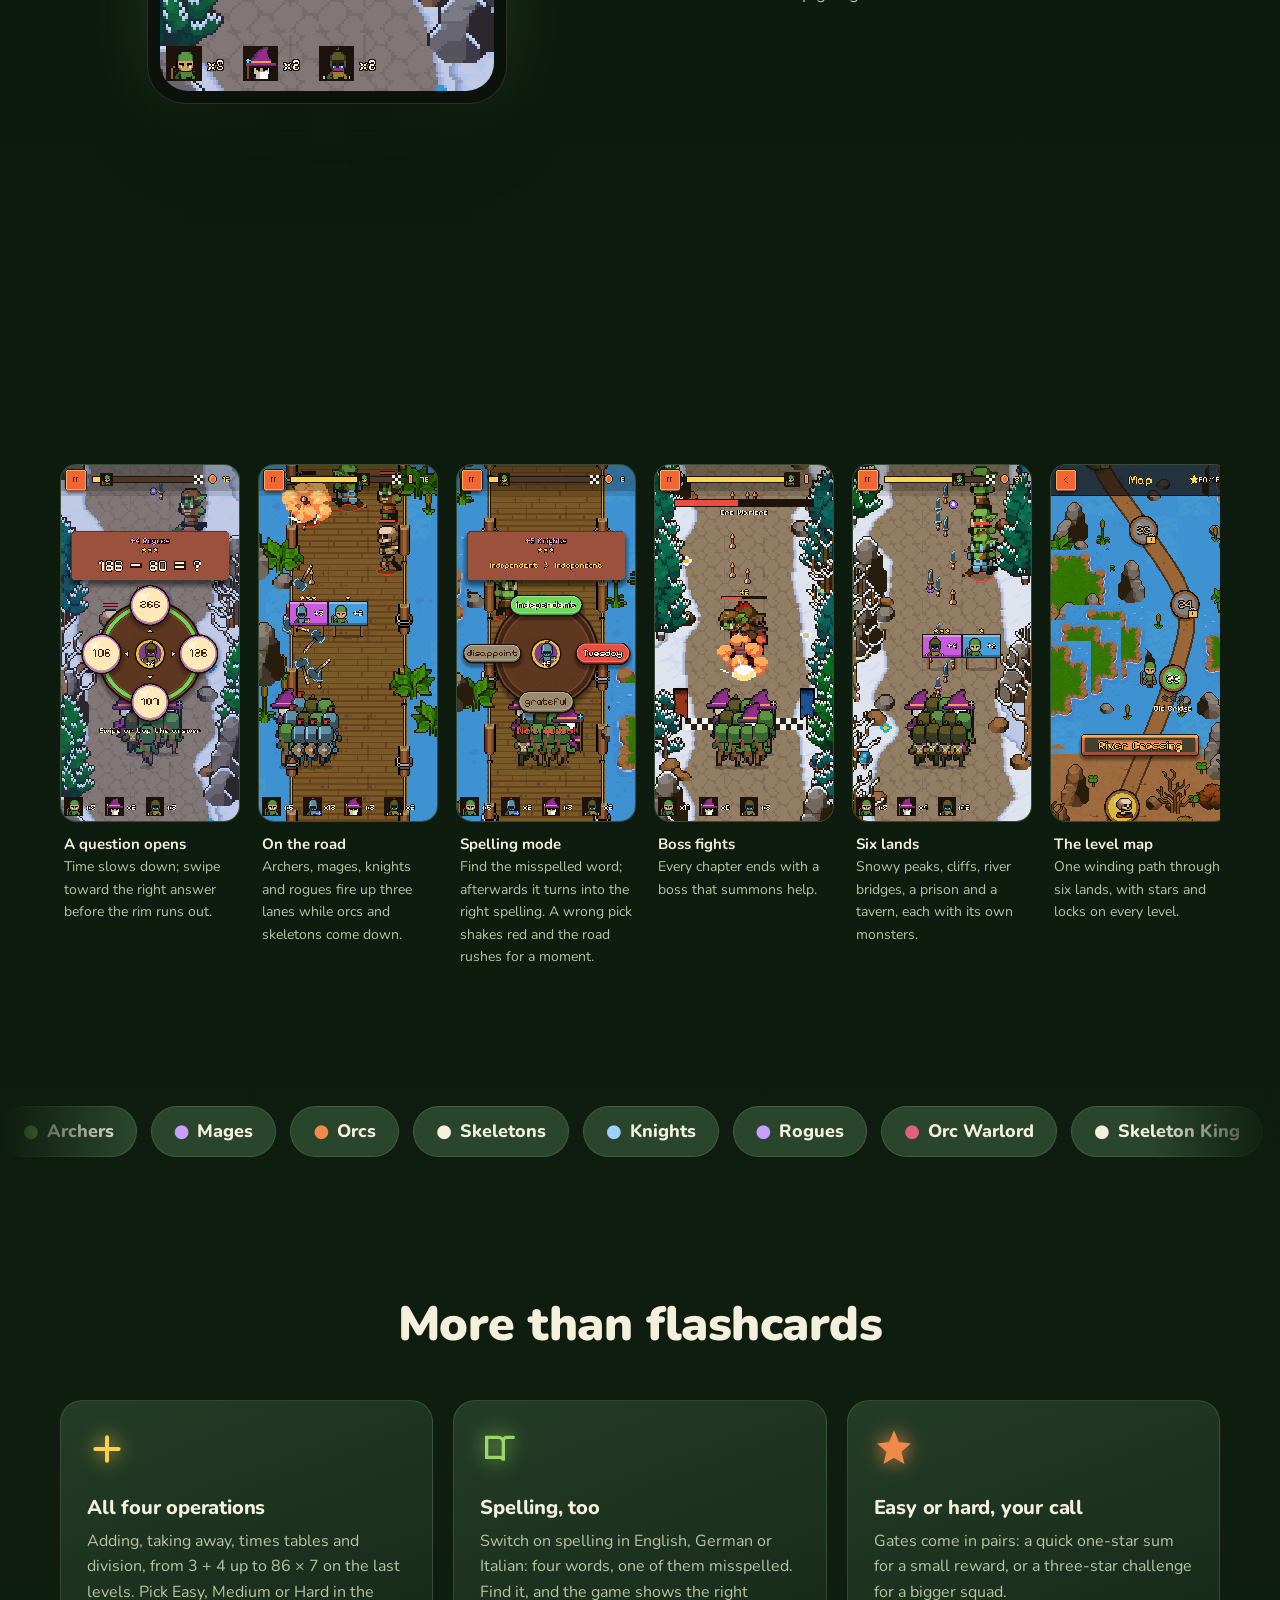
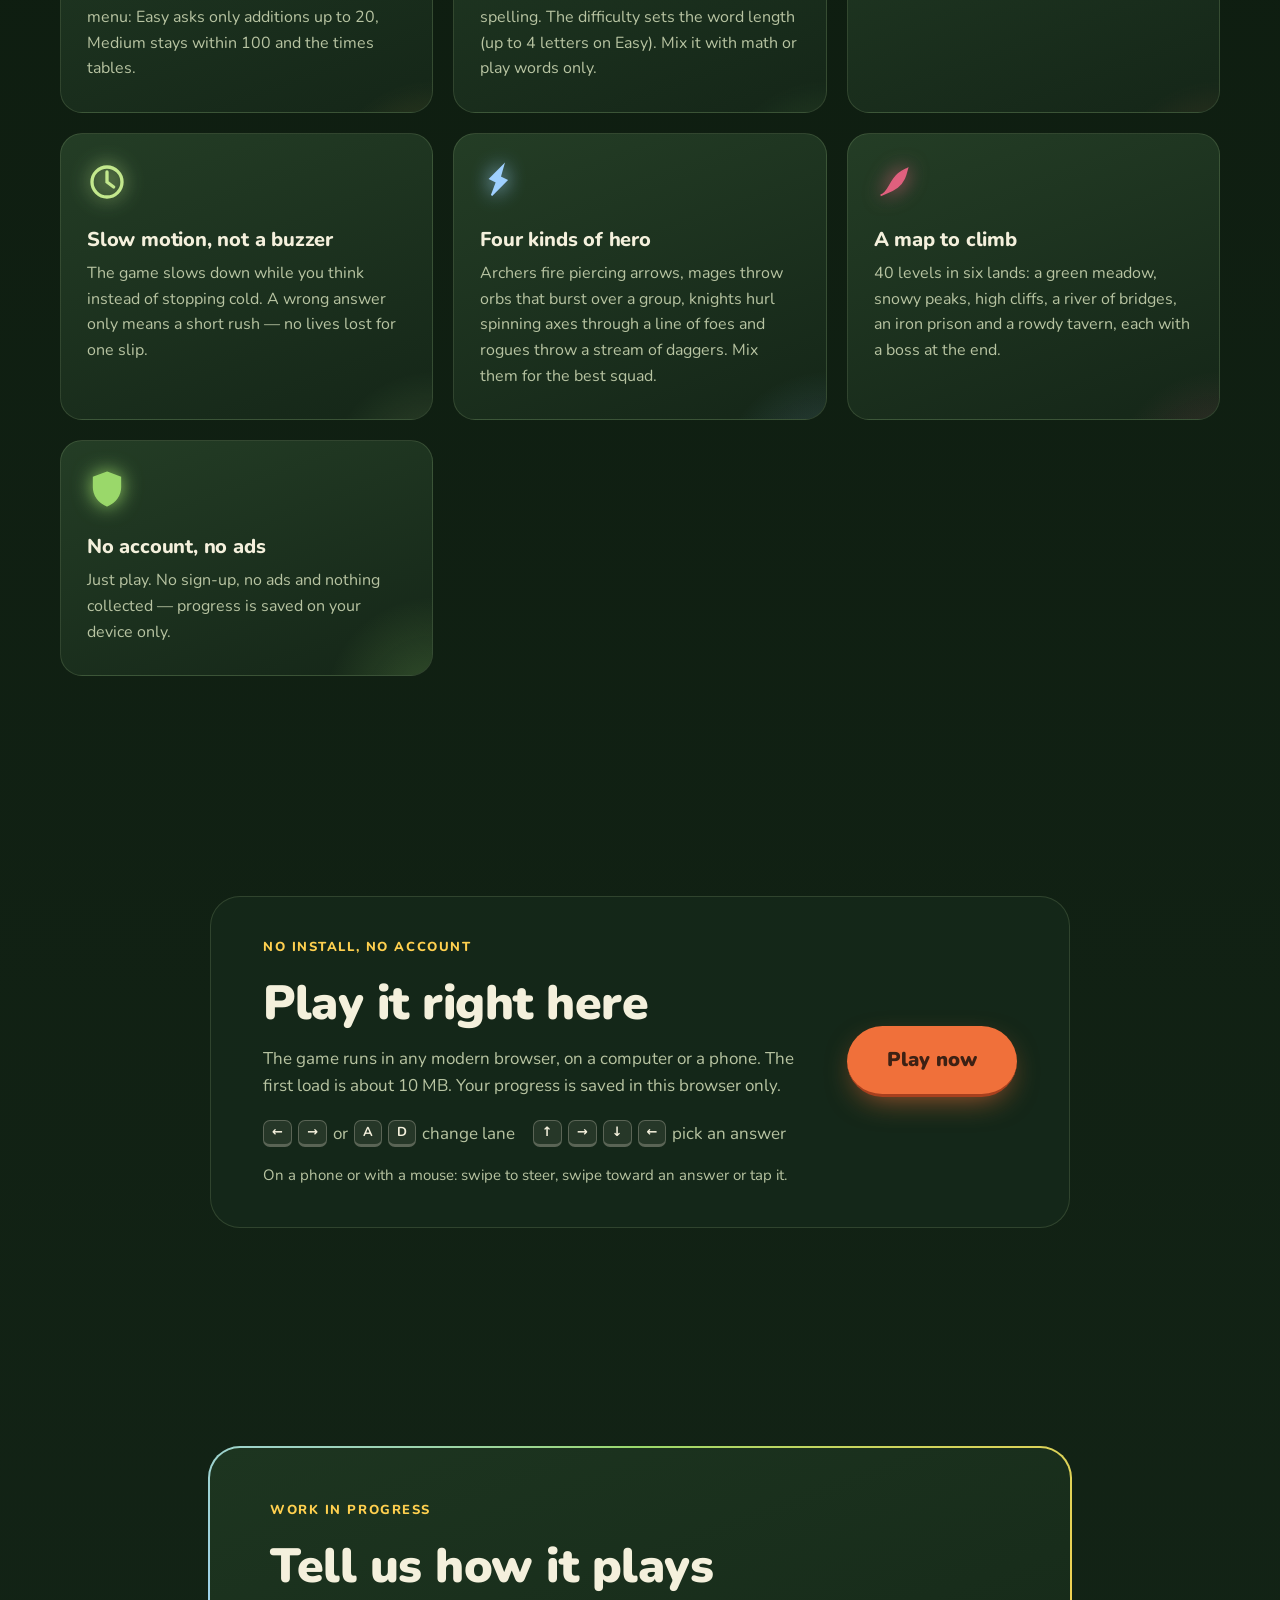
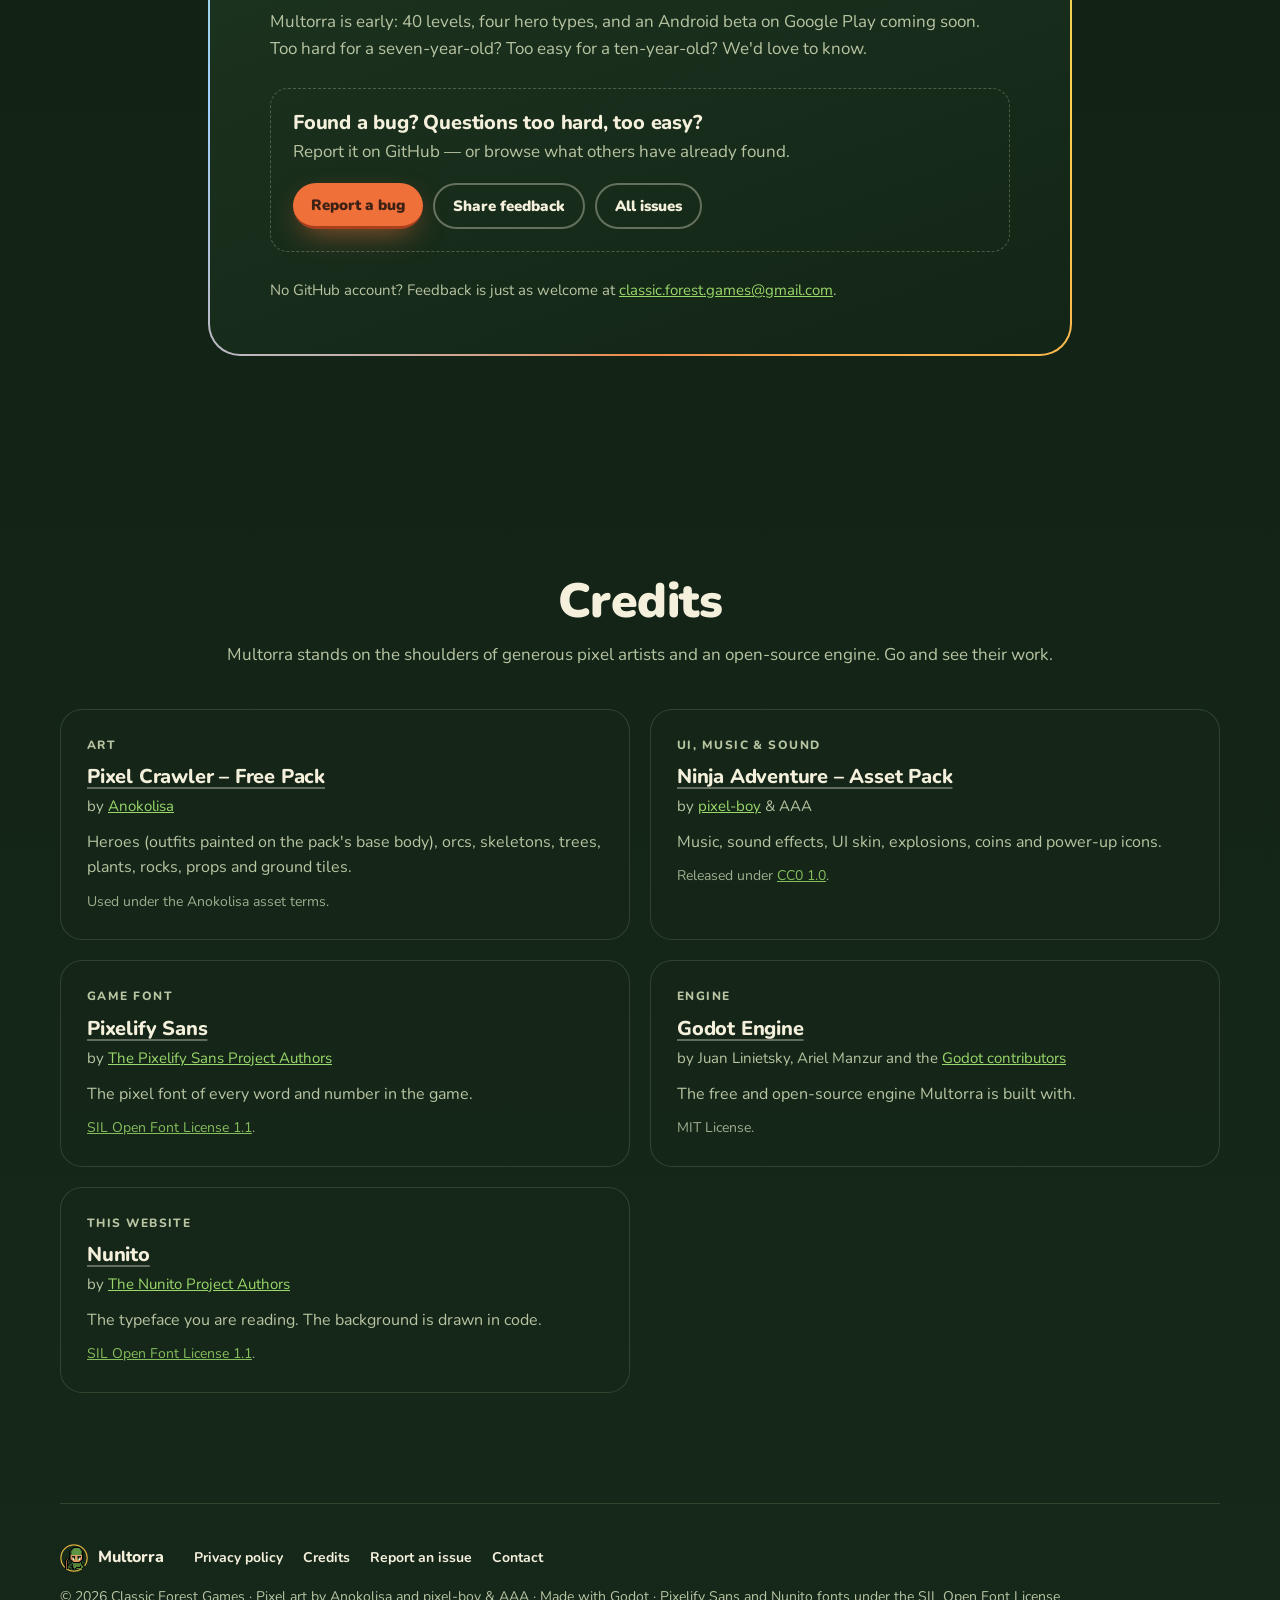
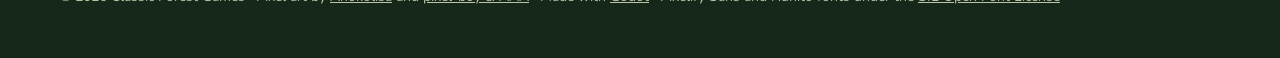
==== commit 6d8d4f32: "Difficulty setting, Italian spelling, new screenshots and browser build Co-Authored-By: Claude Opus " ====
--- a/index.html
+++ b/index.html
@@ -4,7 +4,7 @@
 <meta charset="utf-8">
 <meta name="viewport" content="width=device-width, initial-scale=1">
 <title>Multorra — do the math, grow the army</title>
-<meta name="description" content="A pixel-art math runner for the browser and Android: lead a squad of archers and mages up a three-lane road, solve quick sums to recruit more heroes, and beat the orcs and skeletons. Free, no account.">
+<meta name="description" content="A pixel-art math runner for the browser and Android: lead a squad of archers, mages, knights and rogues up a three-lane road, solve quick sums to recruit more heroes, and beat the orcs and skeletons. Free, no account.">
 <meta name="theme-color" content="#0b170d">
 <meta property="og:type" content="website">
 <meta property="og:title" content="Multorra — do the math, grow the army">
@@ -41,8 +41,8 @@
       <img class="logo pixel" src="img/logo.png" width="311" height="44" alt="Multorra">
       <p class="eyebrow">A math runner · Play in your browser · Android coming soon</p>
       <h1>Do the math.<br><span class="grad">Grow the army.</span></h1>
-      <p class="lede">Lead a squad of archers and mages up a three-lane road. Every gate asks a quick
-        question — 7 × 6, 63 ÷ 9, 48 + 17 — and the right swipe sends new heroes running to your side.
+      <p class="lede">Lead a squad of archers, mages, knights and rogues up a three-lane road. Every gate asks a quick
+        question — 7 × 6, 63 ÷ 9, 48 + 17, or which word is spelled wrong — and the right swipe sends new heroes running to your side.
         Pick the easy gate for a few, or the hard one for many.</p>
       <div class="cta-row">
         <a class="btn" href="play/">Play in your browser</a>
@@ -70,7 +70,7 @@
         <ol class="steps">
           <li class="reveal"><span class="num">1</span><div><h3>Run</h3><p>Your squad runs up the road on its own and fires at everything ahead. Swipe left or right to change lane and dodge orcs and skeletons.</p></div></li>
           <li class="reveal"><span class="num">2</span><div><h3>Solve</h3><p>Steer into a gate and time slows down. Four answers sit around a dial: swipe toward the right one (or tap it) before the rim runs out. One star is an easy question, three stars a hard one with a bigger reward.</p></div></li>
-          <li class="reveal"><span class="num">3</span><div><h3>Grow</h3><p>Right answers recruit archers and mages or trigger bombs and rapid fire. A wrong answer? The road speeds up for a few seconds — hang on and keep going.</p></div></li>
+          <li class="reveal"><span class="num">3</span><div><h3>Grow</h3><p>Right answers recruit new heroes or trigger bombs and rapid fire. A wrong answer? The road speeds up for a few seconds — hang on and keep going.</p></div></li>
         </ol>
       </div>
     </div>
@@ -94,7 +94,12 @@
       <article class="card reveal">
         <svg viewBox="0 0 24 24" aria-hidden="true"><path d="M5 12h14M12 5v14" fill="none" stroke-width="2.4" stroke-linecap="round"/></svg>
         <h3>All four operations</h3>
-        <p>Adding, taking away, times tables and division, from 3 + 4 up to two-digit multiplication on the last levels.</p>
+        <p>Adding, taking away, times tables and division, from 3 + 4 up to 86 × 7 on the last levels. Pick Easy, Medium or Hard in the menu: Easy asks only additions up to 20, Medium stays within 100 and the times tables.</p>
+      </article>
+      <article class="card reveal">
+        <svg viewBox="0 0 24 24" aria-hidden="true"><path d="M4 5h7a3 3 0 0 1 3 3v11a2 2 0 0 0-2-2H4zM20 5h-4a2 2 0 0 0-2 2" fill="none" stroke-width="2" stroke-linecap="round"/></svg>
+        <h3>Spelling, too</h3>
+        <p>Switch on spelling in English, German or Italian: four words, one of them misspelled. Find it, and the game shows the right spelling. The difficulty sets the word length (up to 4 letters on Easy). Mix it with math or play words only.</p>
       </article>
       <article class="card reveal">
         <svg viewBox="0 0 24 24" aria-hidden="true"><path d="M12 2l2.6 6.3L21 9l-5 4.4L17.5 20 12 16.6 6.5 20 8 13.4 3 9l6.4-.7z"/></svg>
@@ -108,13 +113,13 @@
       </article>
       <article class="card reveal">
         <svg viewBox="0 0 24 24" aria-hidden="true"><path d="M7 20l3-8-4-2 8-8-2 7 4 2z"/></svg>
-        <h3>Archers and mages</h3>
-        <p>Archers fire fast arrows that pierce two monsters; mages throw slow orbs that burst over a whole group. Mix them for the best squad.</p>
+        <h3>Four kinds of hero</h3>
+        <p>Archers fire piercing arrows, mages throw orbs that burst over a group, knights hurl spinning axes through a line of foes and rogues throw a stream of daggers. Mix them for the best squad.</p>
       </article>
       <article class="card reveal">
         <svg viewBox="0 0 24 24" aria-hidden="true"><path d="M4 20c4-1 5-6 8-10s6-5 8-6c-1 4-2 8-6 11s-6 3-10 5z"/></svg>
         <h3>A map to climb</h3>
-        <p>A winding path up through the meadow, with stars to earn on every level and bosses waiting at the top.</p>
+        <p>40 levels in six lands: a green meadow, snowy peaks, high cliffs, a river of bridges, an iron prison and a rowdy tavern, each with a boss at the end.</p>
       </article>
       <article class="card reveal">
         <svg viewBox="0 0 24 24" aria-hidden="true"><path d="M12 2l8 3v6c0 5-3.4 9.4-8 11-4.6-1.6-8-6-8-11V5z"/></svg>
@@ -145,7 +150,7 @@
     <div class="beta-card reveal">
       <p class="eyebrow">Work in progress</p>
       <h2>Tell us how it plays</h2>
-      <p>Multorra is early: ten levels, two hero types, more biomes on the way, and an Android beta on Google Play coming soon.
+      <p>Multorra is early: 40 levels, four hero types, and an Android beta on Google Play coming soon.
         Too hard for a seven-year-old? Too easy for a ten-year-old? We'd love to know.</p>
       <div class="report">
         <div><h3>Found a bug? Questions too hard, too easy?</h3>
@@ -175,8 +180,15 @@
         <p class="eyebrow">UI, music &amp; sound</p>
         <h3><a href="https://pixel-boy.itch.io/ninja-adventure-asset-pack" rel="noopener">Ninja Adventure – Asset Pack</a></h3>
         <p class="by">by <a href="https://pixel-boy.itch.io/" rel="noopener">pixel-boy</a> &amp; AAA</p>
-        <p>Music, sound effects, the pixel font, UI skin, explosions, coins and power-up icons.</p>
+        <p>Music, sound effects, UI skin, explosions, coins and power-up icons.</p>
         <p class="lic">Released under <a href="https://creativecommons.org/publicdomain/zero/1.0/" rel="noopener">CC0 1.0</a>.</p>
+      </article>
+      <article class="credit reveal">
+        <p class="eyebrow">Game font</p>
+        <h3><a href="https://fonts.google.com/specimen/Pixelify+Sans" rel="noopener">Pixelify Sans</a></h3>
+        <p class="by">by <a href="https://github.com/eifetx/Pixelify-Sans" rel="noopener">The Pixelify Sans Project Authors</a></p>
+        <p>The pixel font of every word and number in the game.</p>
+        <p class="lic"><a href="fonts/PixelifySans-OFL.txt">SIL Open Font License 1.1</a>.</p>
       </article>
       <article class="credit reveal">
         <p class="eyebrow">Engine</p>
@@ -207,7 +219,7 @@
   <p>© 2026 Classic Forest Games · Pixel art by <a href="https://anokolisa.itch.io/" rel="noopener">Anokolisa</a>
     and <a href="https://pixel-boy.itch.io/ninja-adventure-asset-pack" rel="noopener">pixel-boy &amp; AAA</a> ·
     Made with <a href="https://godotengine.org" rel="noopener">Godot</a> ·
-    Nunito font under the <a href="fonts/OFL.txt">SIL Open Font License</a></p>
+    Pixelify Sans and Nunito fonts under the <a href="fonts/OFL.txt">SIL Open Font License</a></p>
 </footer>
 
 <dialog id="lightbox" aria-label="Screenshot viewer">
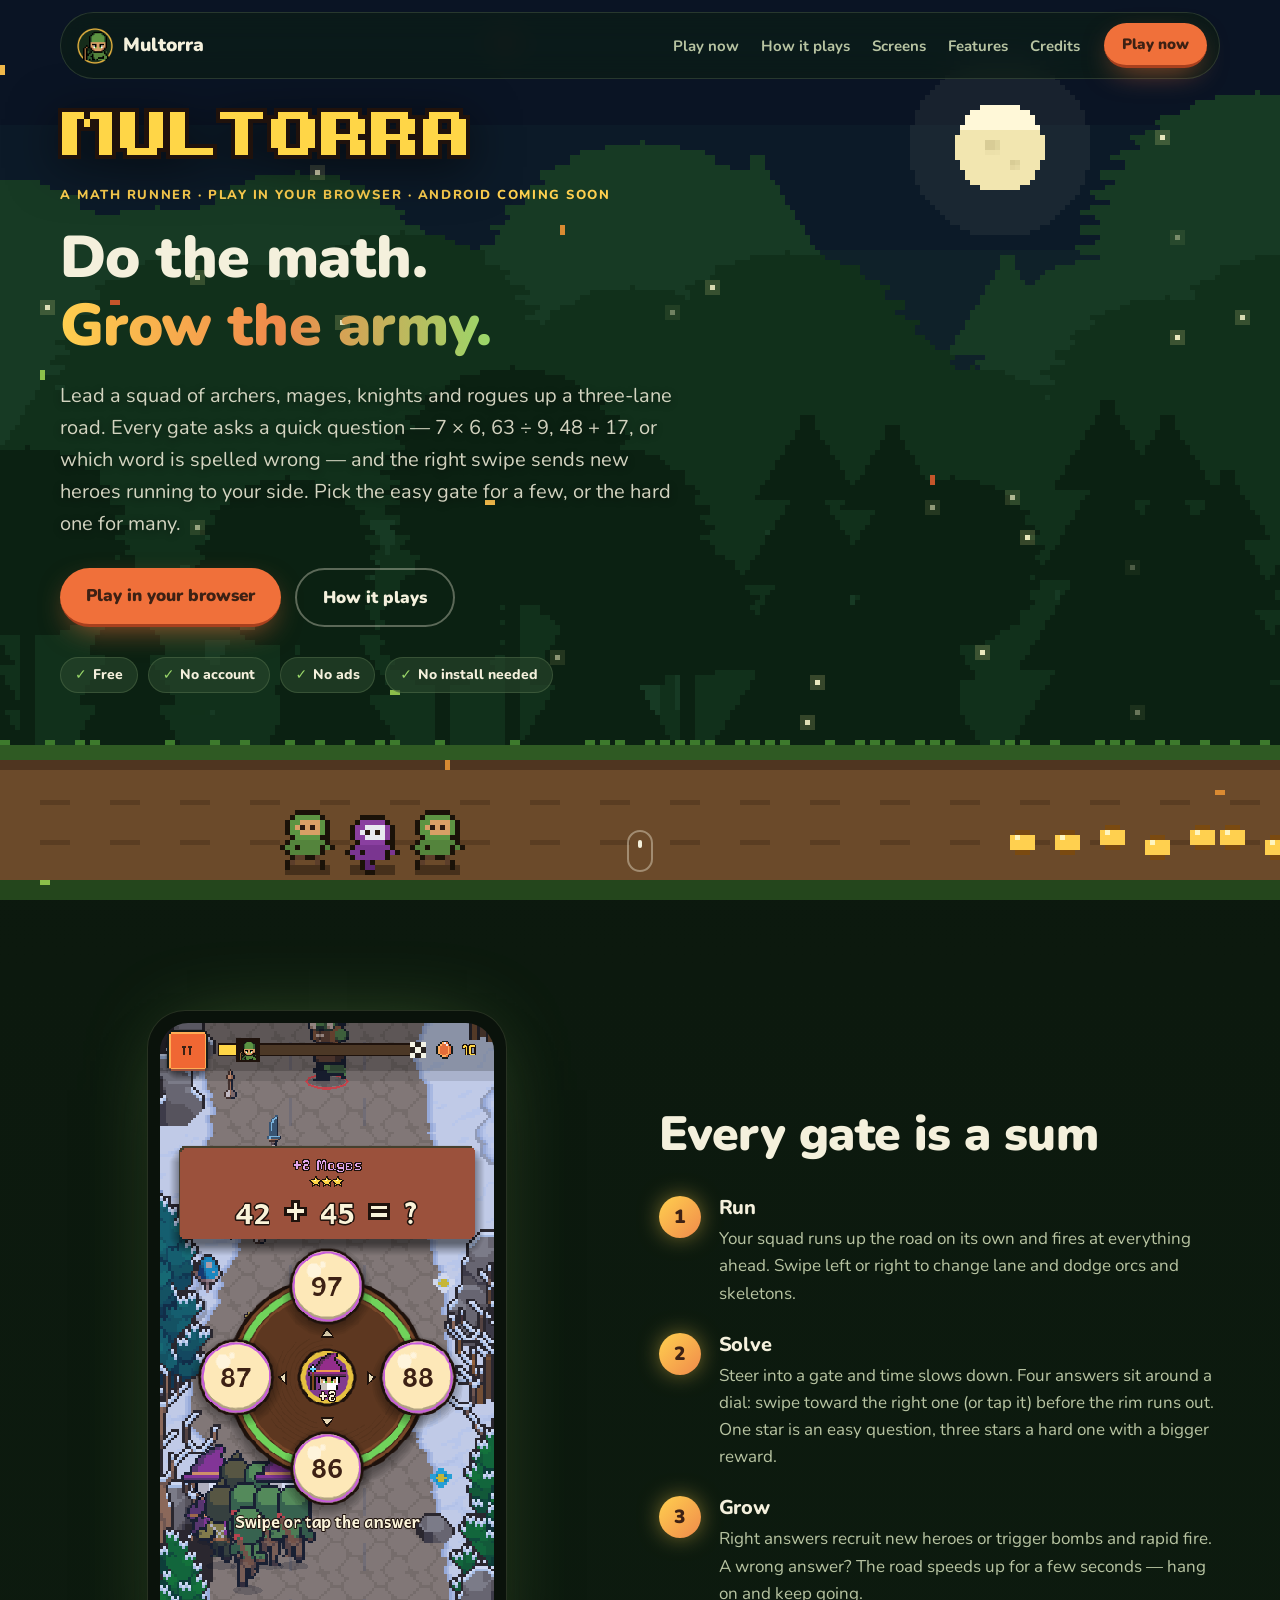
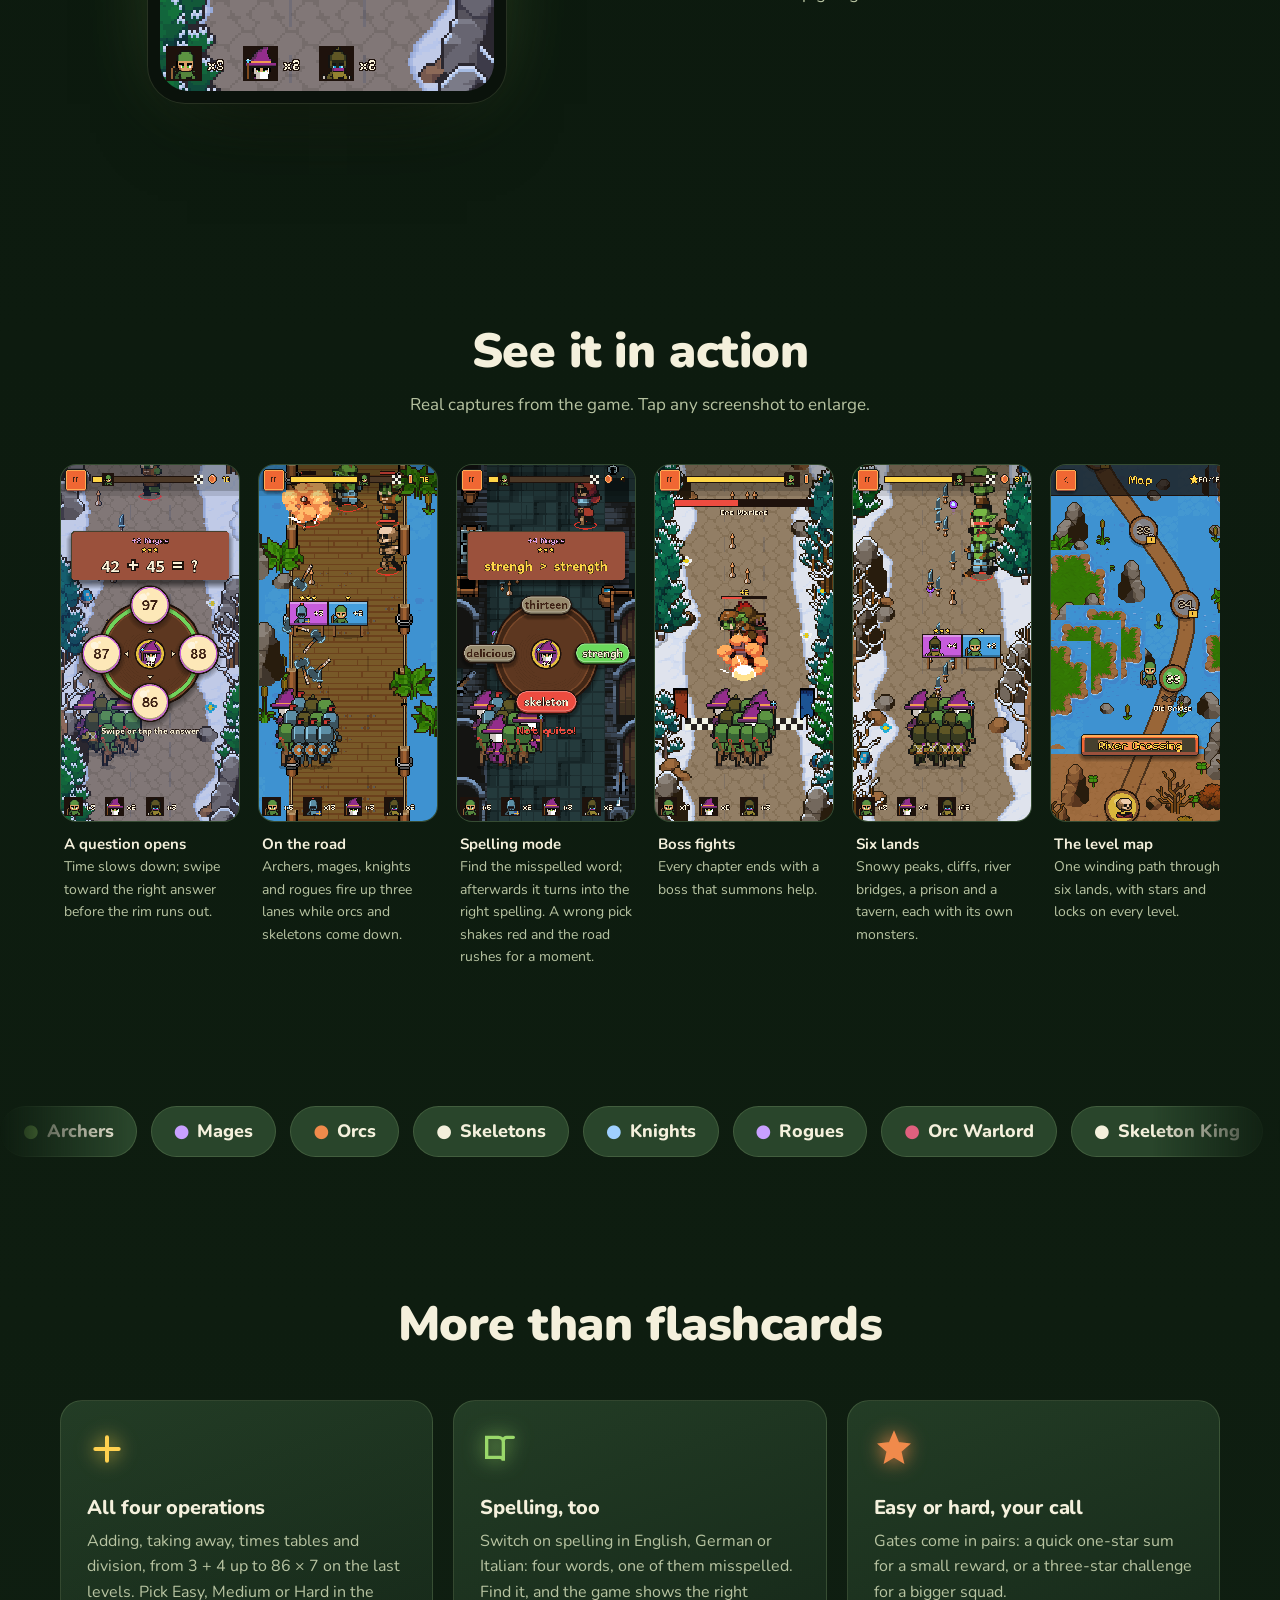
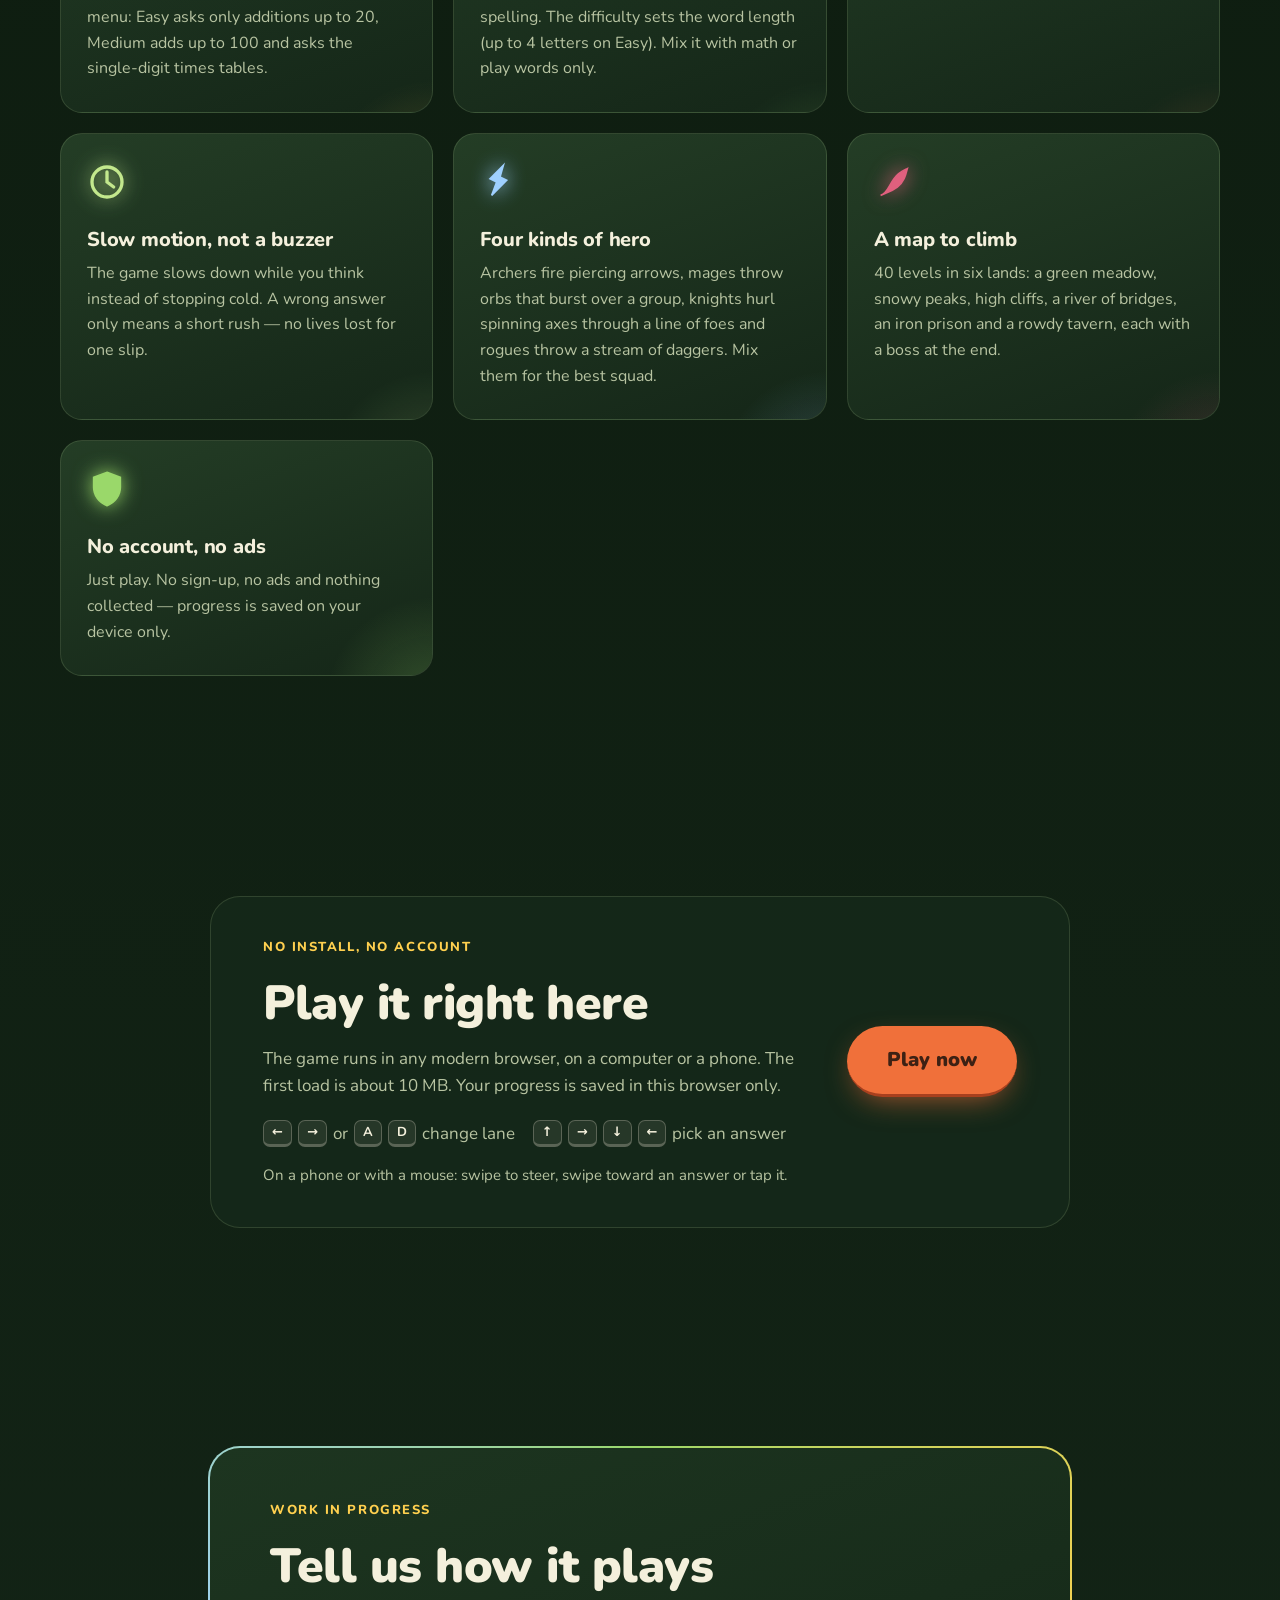
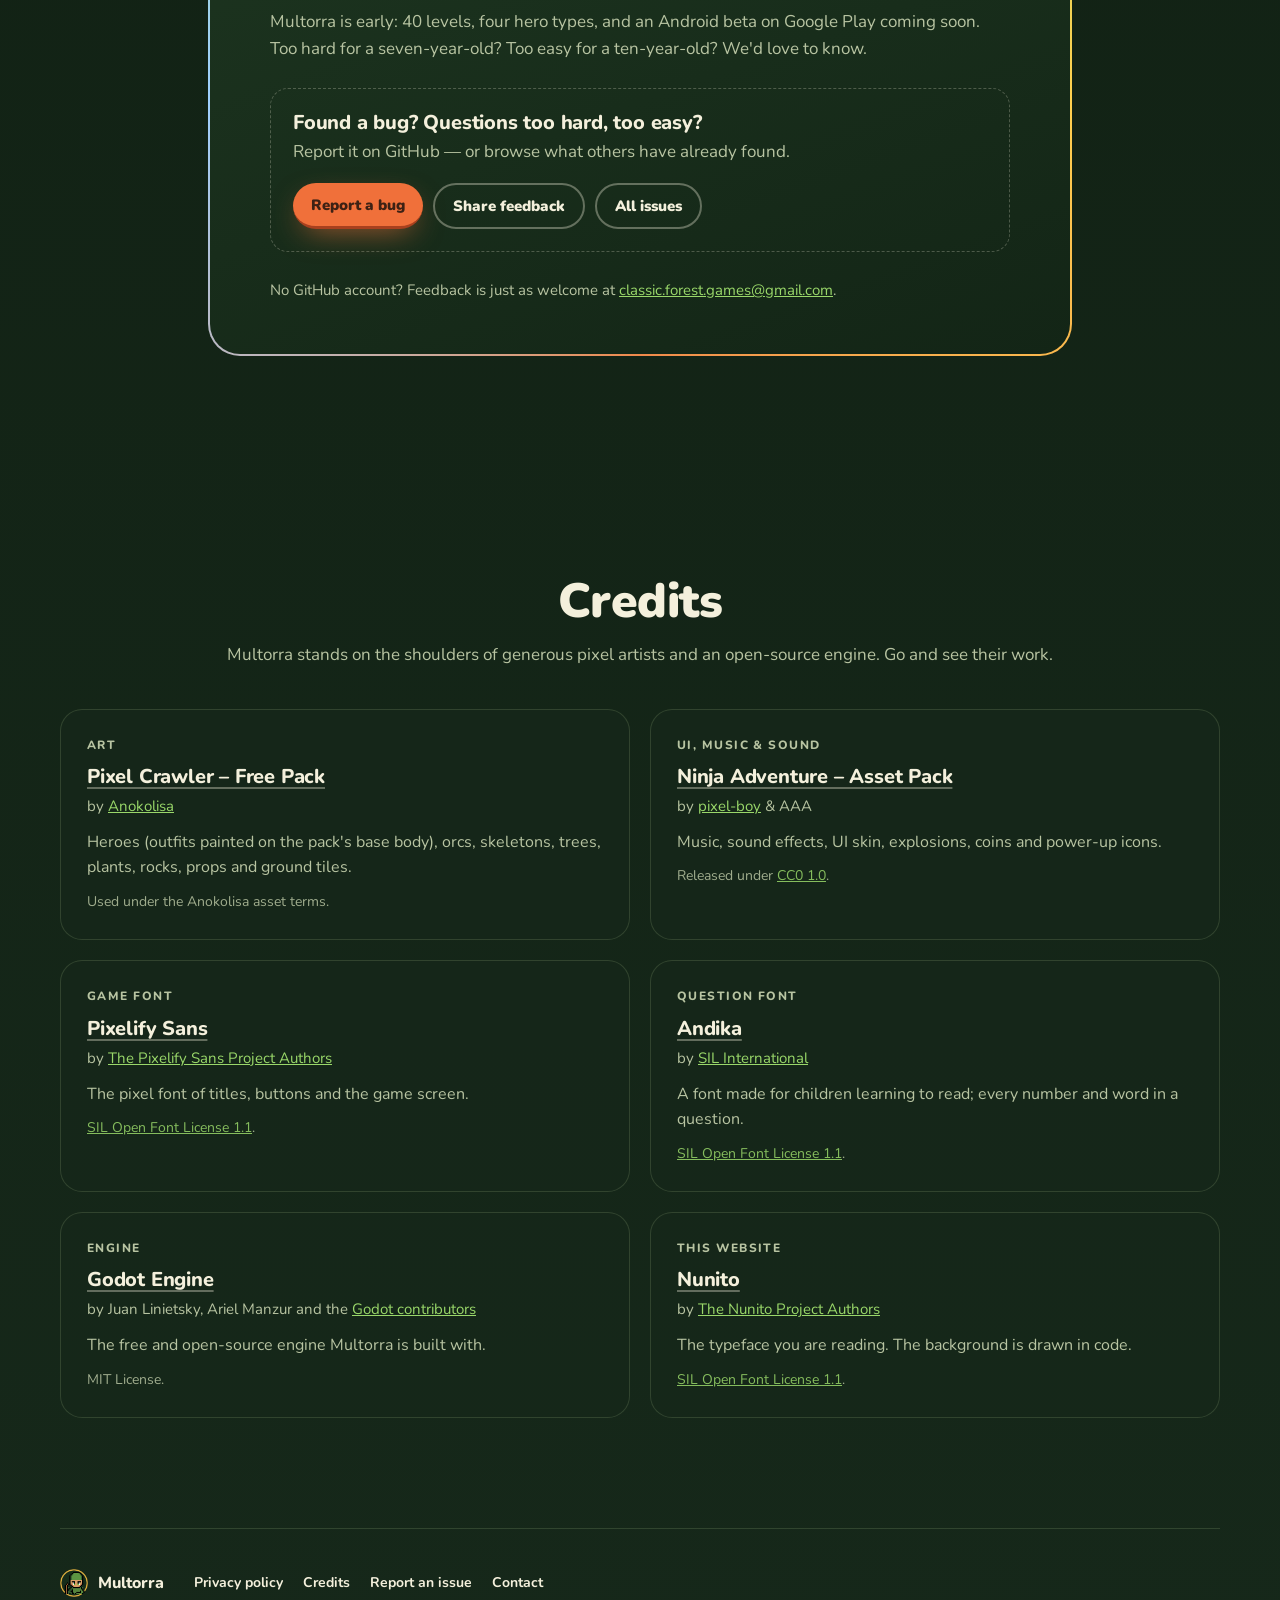
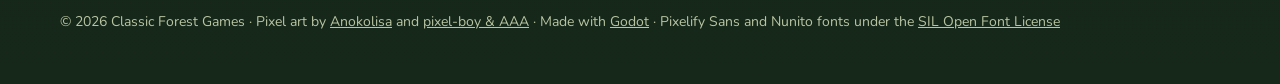
==== commit 32d44e1a: "Medium difficulty wording, Andika credit, new quiz screenshots and browser build Co-Authored-By: Cla" ====
--- a/index.html
+++ b/index.html
@@ -94,7 +94,7 @@
       <article class="card reveal">
         <svg viewBox="0 0 24 24" aria-hidden="true"><path d="M5 12h14M12 5v14" fill="none" stroke-width="2.4" stroke-linecap="round"/></svg>
         <h3>All four operations</h3>
-        <p>Adding, taking away, times tables and division, from 3 + 4 up to 86 × 7 on the last levels. Pick Easy, Medium or Hard in the menu: Easy asks only additions up to 20, Medium stays within 100 and the times tables.</p>
+        <p>Adding, taking away, times tables and division, from 3 + 4 up to 86 × 7 on the last levels. Pick Easy, Medium or Hard in the menu: Easy asks only additions up to 20, Medium adds up to 100 and asks the single-digit times tables.</p>
       </article>
       <article class="card reveal">
         <svg viewBox="0 0 24 24" aria-hidden="true"><path d="M4 5h7a3 3 0 0 1 3 3v11a2 2 0 0 0-2-2H4zM20 5h-4a2 2 0 0 0-2 2" fill="none" stroke-width="2" stroke-linecap="round"/></svg>
@@ -187,8 +187,15 @@
         <p class="eyebrow">Game font</p>
         <h3><a href="https://fonts.google.com/specimen/Pixelify+Sans" rel="noopener">Pixelify Sans</a></h3>
         <p class="by">by <a href="https://github.com/eifetx/Pixelify-Sans" rel="noopener">The Pixelify Sans Project Authors</a></p>
-        <p>The pixel font of every word and number in the game.</p>
+        <p>The pixel font of titles, buttons and the game screen.</p>
         <p class="lic"><a href="fonts/PixelifySans-OFL.txt">SIL Open Font License 1.1</a>.</p>
+      </article>
+      <article class="credit reveal">
+        <p class="eyebrow">Question font</p>
+        <h3><a href="https://fonts.google.com/specimen/Andika" rel="noopener">Andika</a></h3>
+        <p class="by">by <a href="https://software.sil.org/andika/" rel="noopener">SIL International</a></p>
+        <p>A font made for children learning to read; every number and word in a question.</p>
+        <p class="lic"><a href="fonts/Andika-OFL.txt">SIL Open Font License 1.1</a>.</p>
       </article>
       <article class="credit reveal">
         <p class="eyebrow">Engine</p>
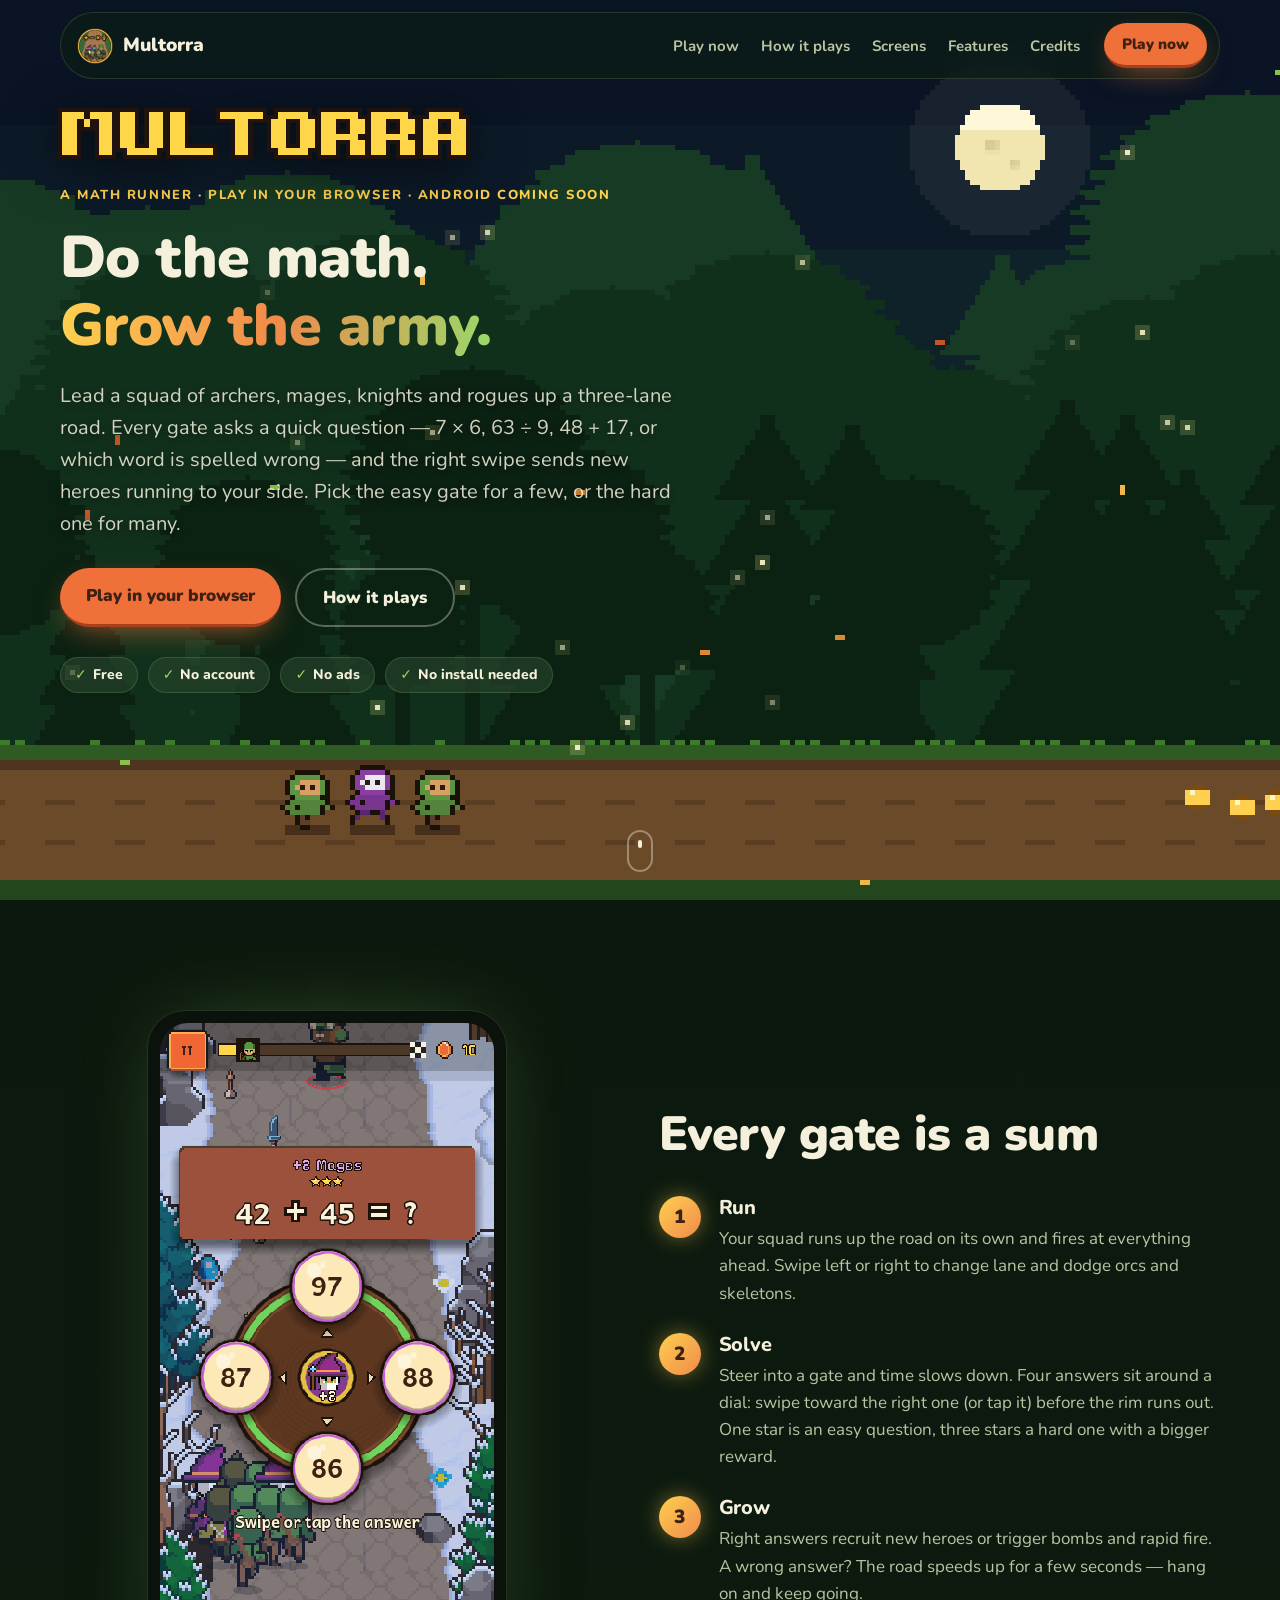
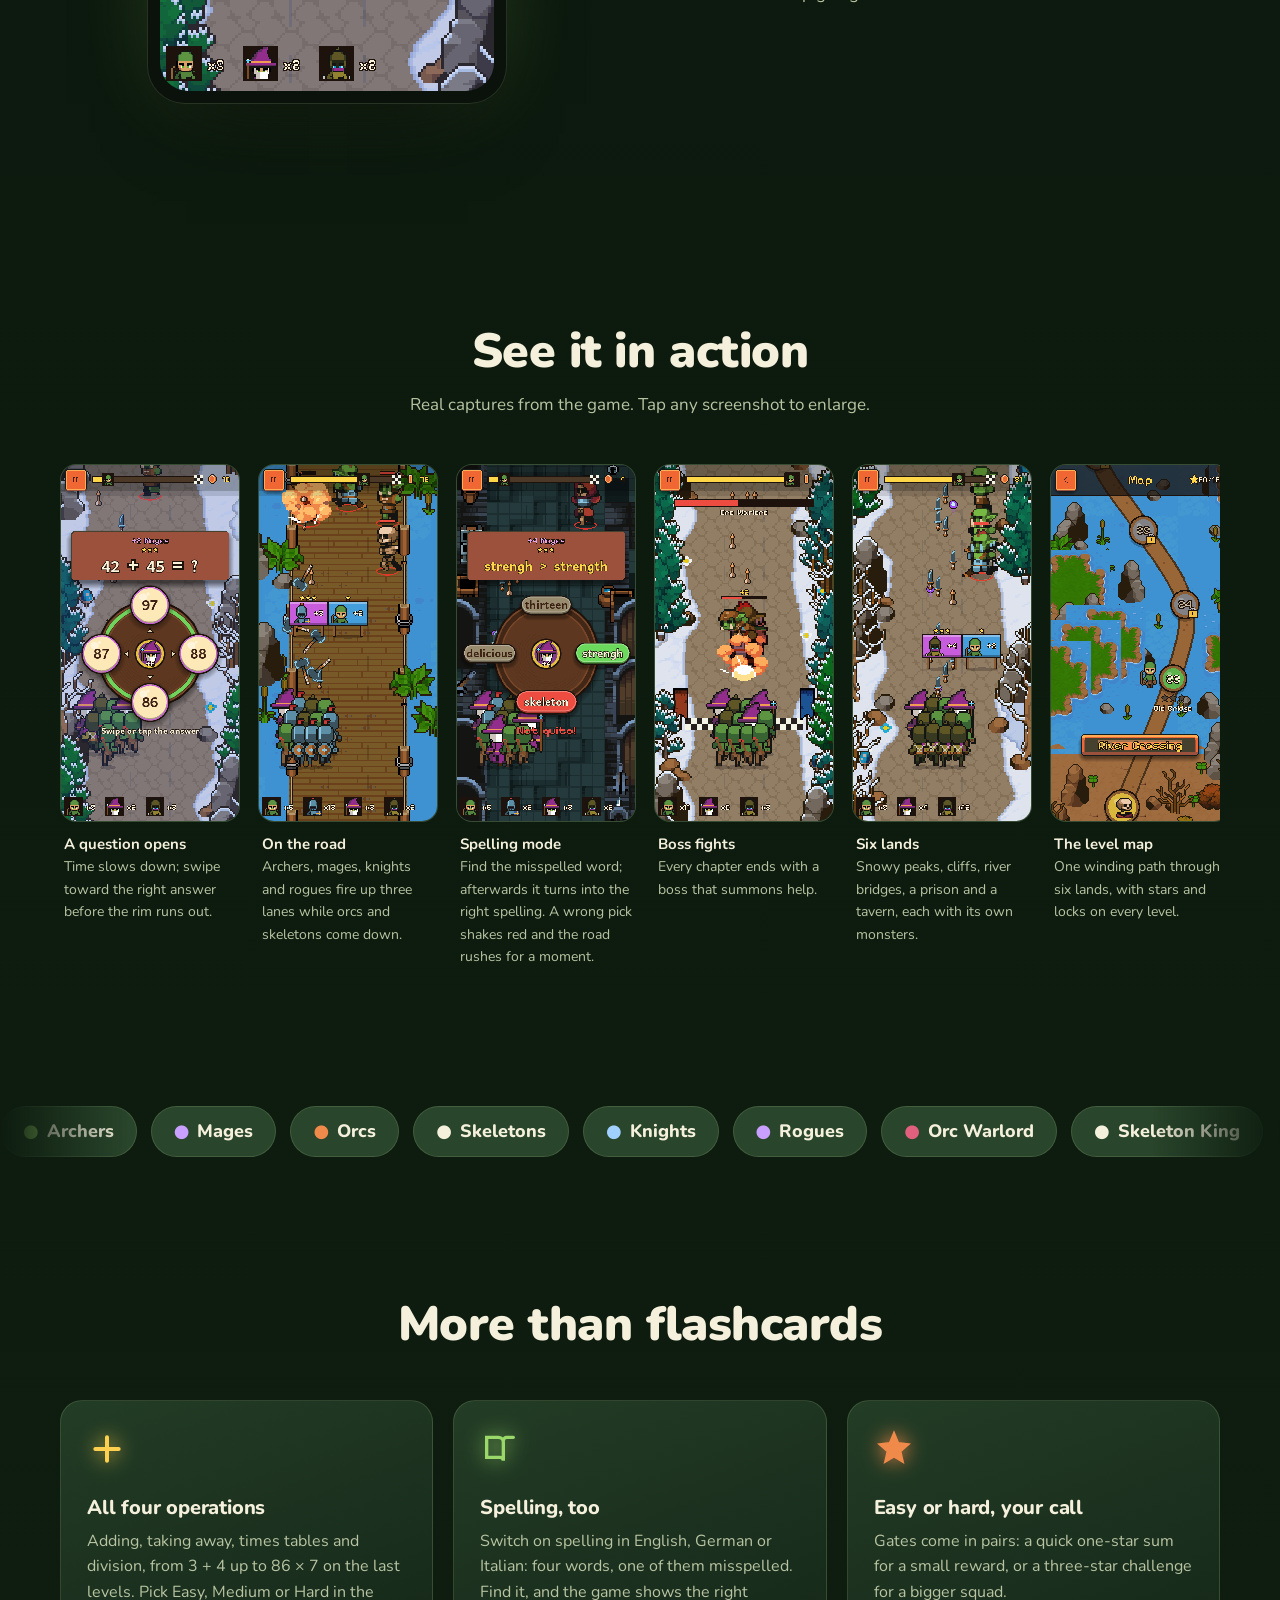
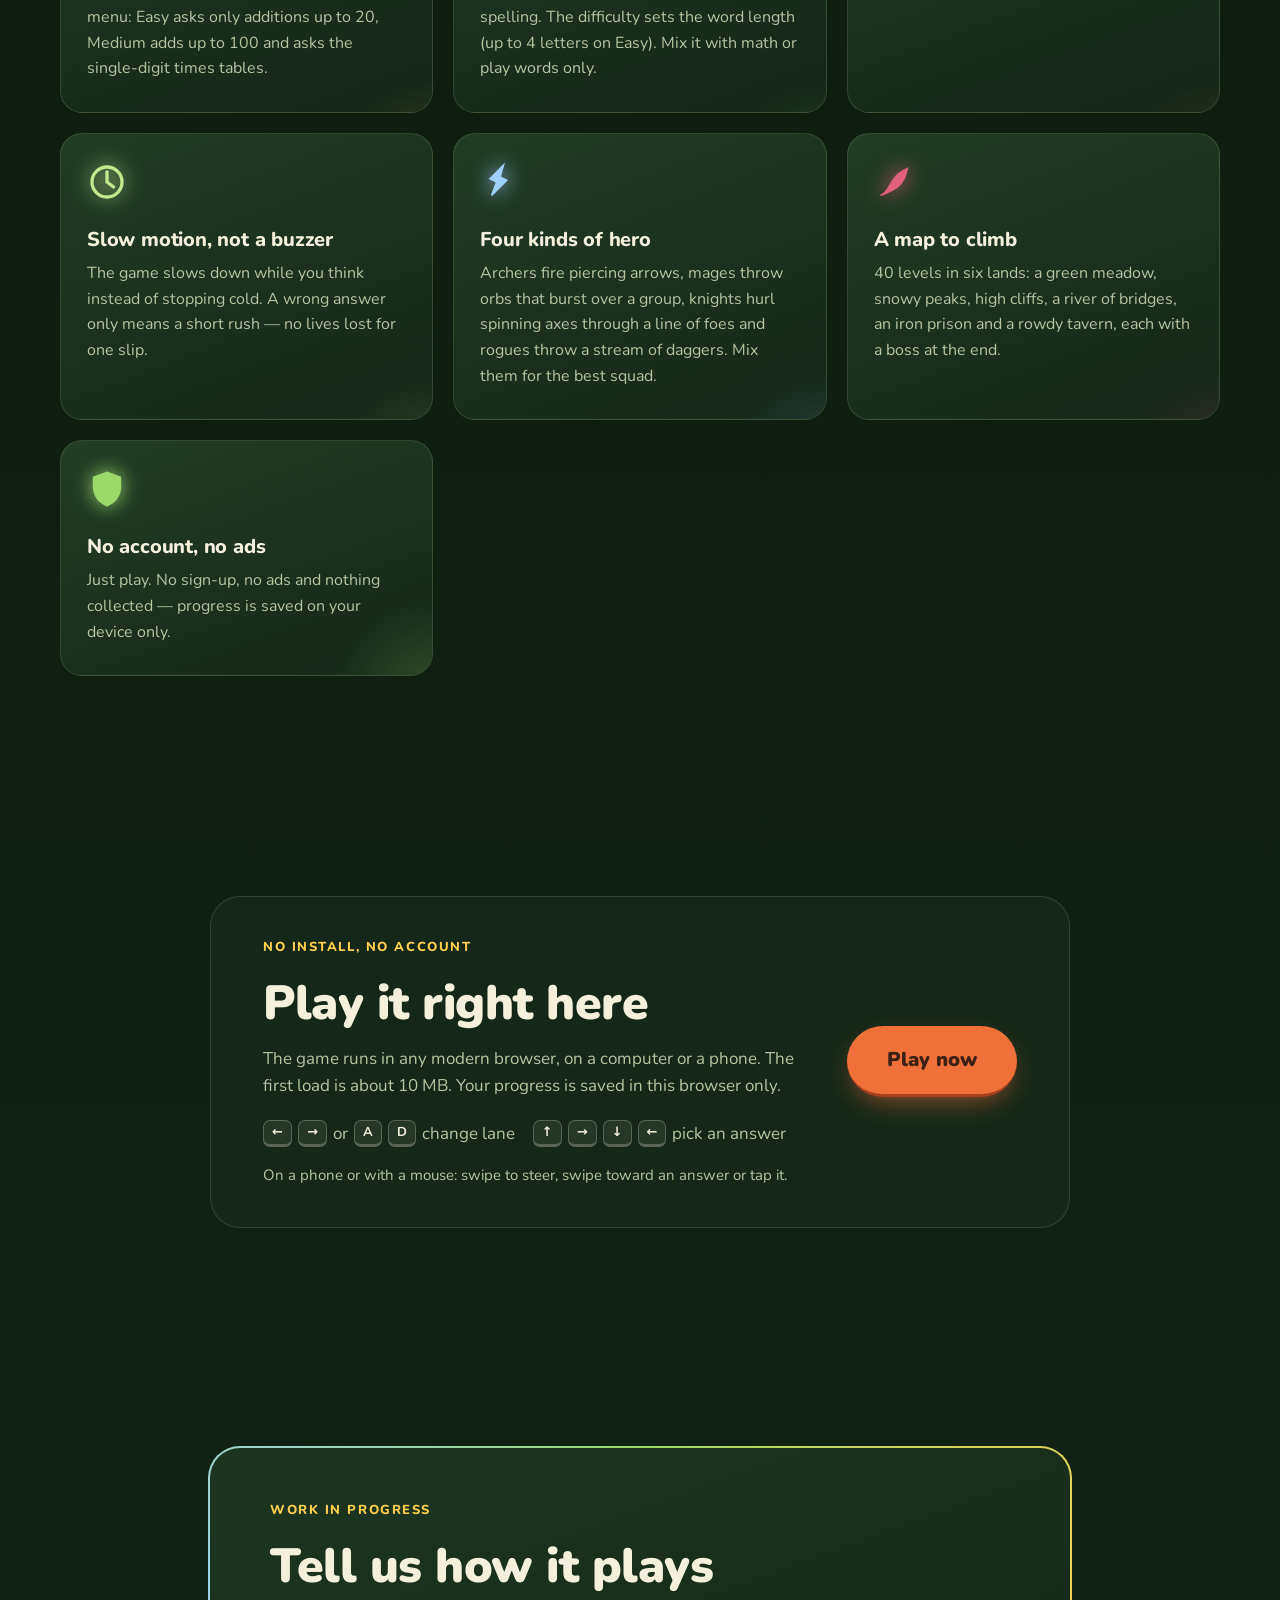
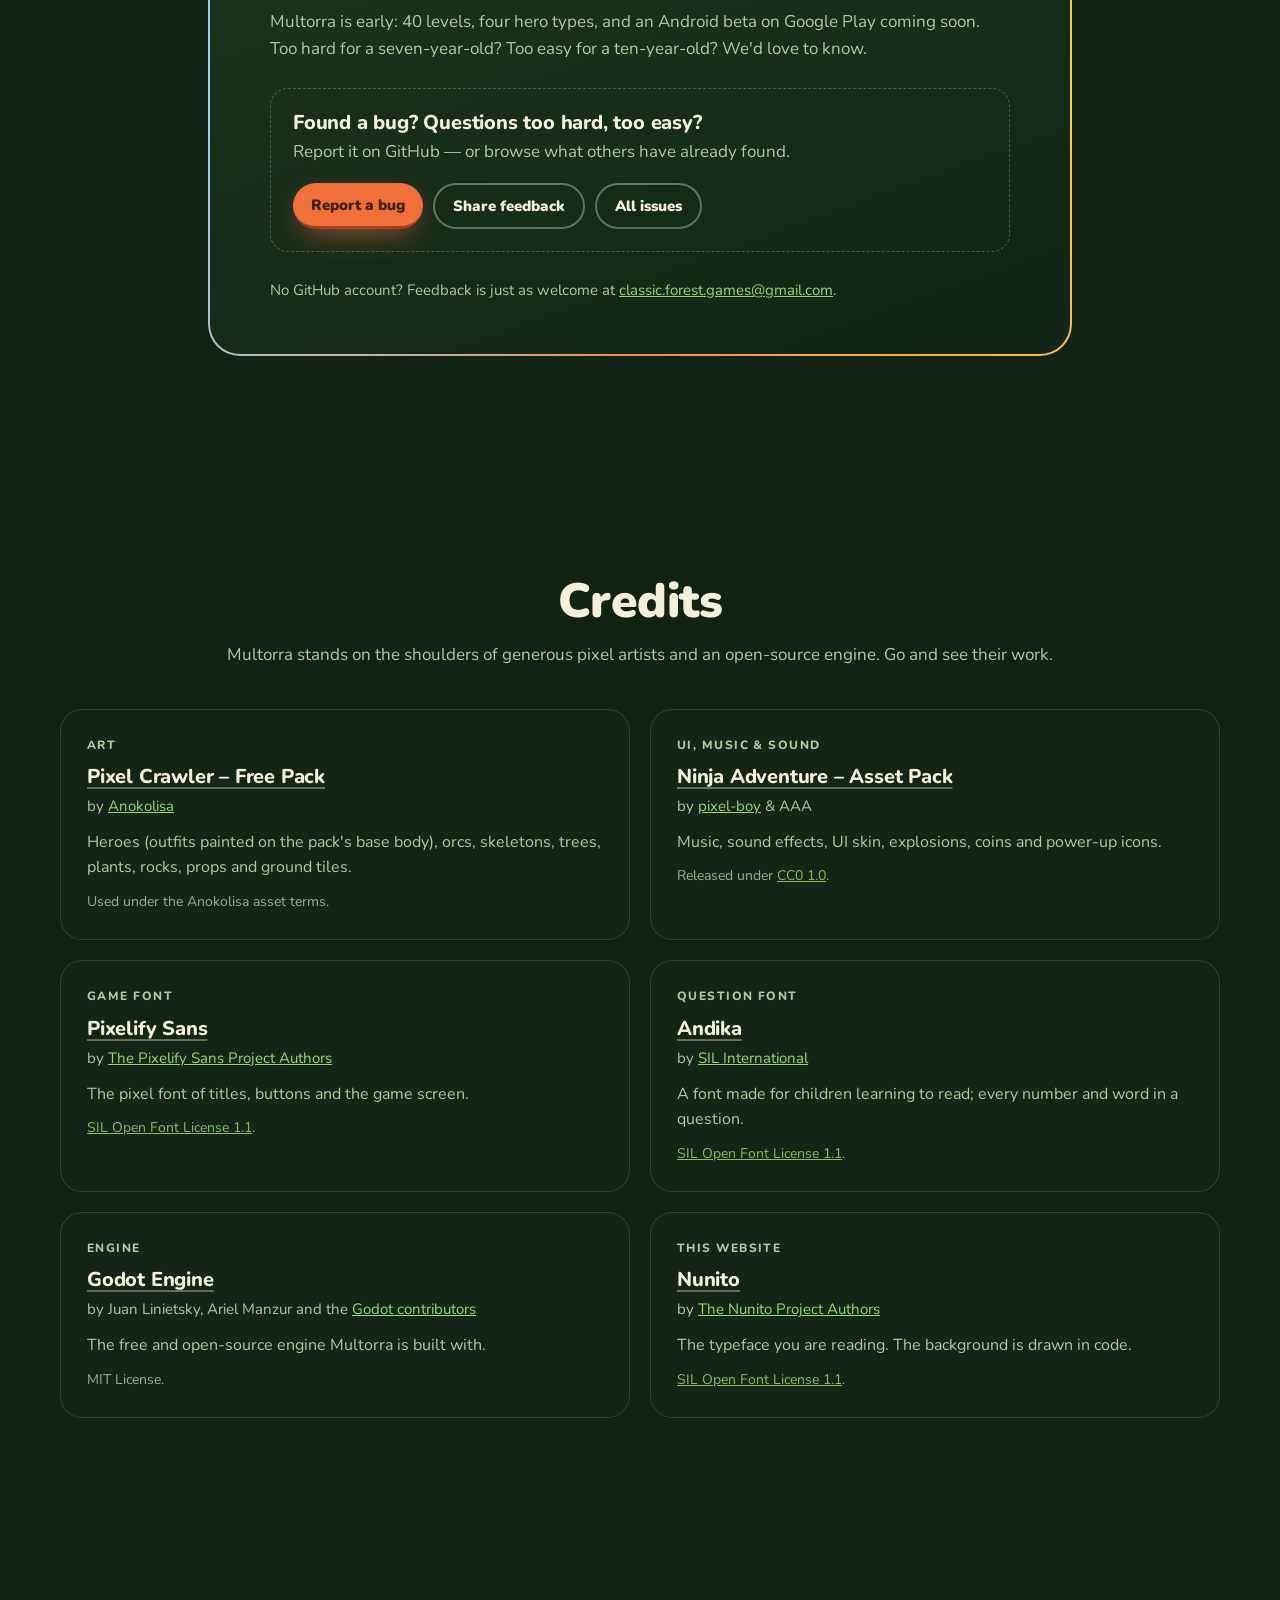
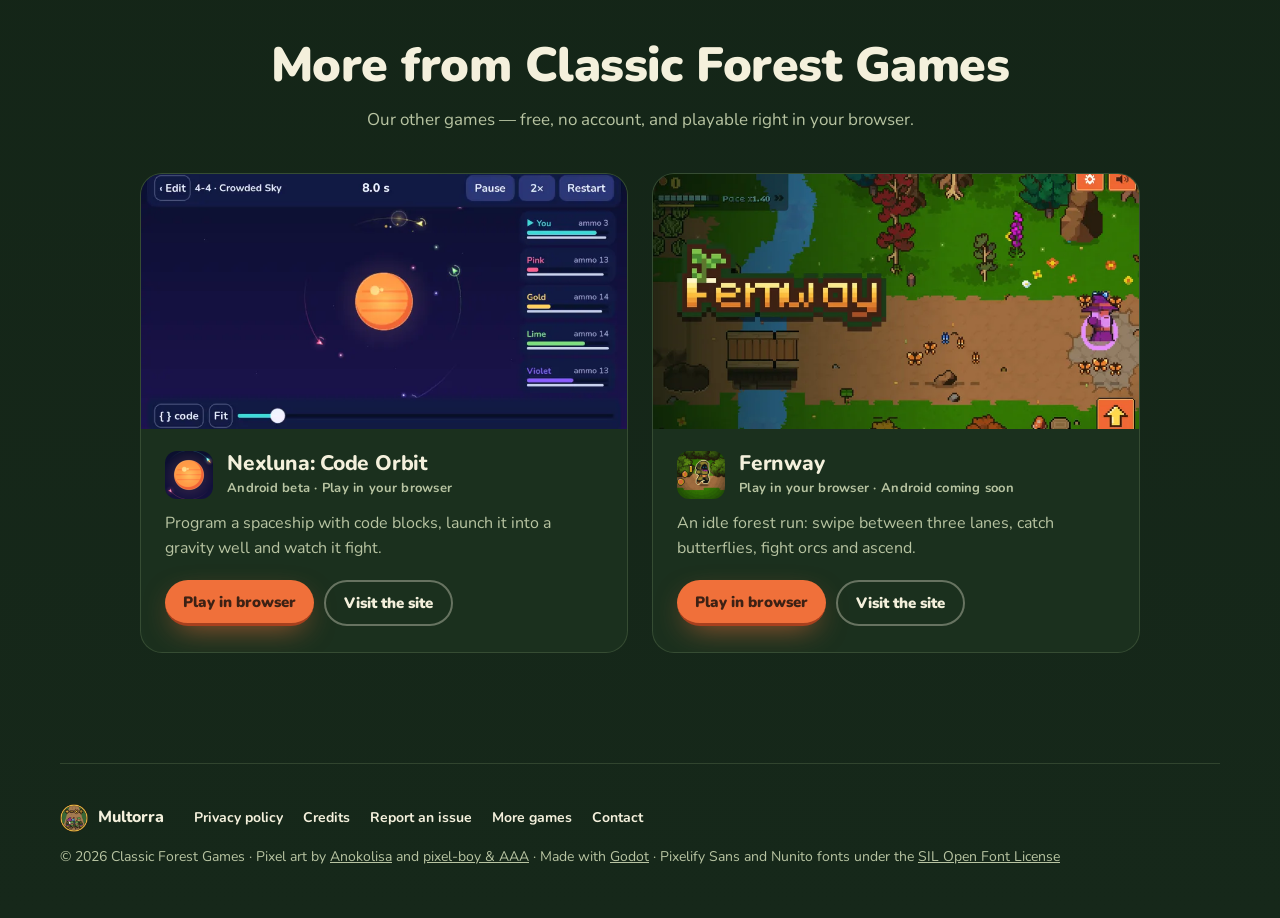
==== commit 43f50e9d: "More from Classic Forest Games: cards linking the other published games Co-Authored-By: Claude Opus " ====
--- a/index.html
+++ b/index.html
@@ -213,6 +213,36 @@
       </article>
     </div>
   </section>
+  <section id="more" class="section more">
+    <h2 class="reveal center">More from Classic Forest Games</h2>
+    <p class="sub center reveal">Our other games — free, no account, and playable right in your browser.</p>
+    <div class="game-grid">
+      <article class="game-card reveal">
+        <a class="game-shot" href="https://alessiom.github.io/nexluna-site/" tabindex="-1" aria-hidden="true"><img src="img/games/nexluna-card.webp" width="800" height="420" alt="" loading="lazy"></a>
+        <div class="game-body">
+          <div class="game-title"><img src="img/games/nexluna-icon.png" width="48" height="48" alt=""><div>
+            <h3>Nexluna: Code Orbit</h3><p class="game-status">Android beta · Play in your browser</p></div></div>
+          <p>Program a spaceship with code blocks, launch it into a gravity well and watch it fight.</p>
+          <div class="game-btns">
+            <a class="btn btn-small" href="https://alessiom.github.io/nexluna-site/play/" rel="noopener">Play in browser</a>
+            <a class="btn btn-small btn-ghost" href="https://alessiom.github.io/nexluna-site/" rel="noopener">Visit the site</a>
+          </div>
+        </div>
+      </article>
+      <article class="game-card reveal">
+        <a class="game-shot" href="https://alessiom.github.io/fernway-site/" tabindex="-1" aria-hidden="true"><img src="img/games/fernway-card.webp" width="800" height="420" alt="" loading="lazy"></a>
+        <div class="game-body">
+          <div class="game-title"><img src="img/games/fernway-icon.png" width="48" height="48" alt=""><div>
+            <h3>Fernway</h3><p class="game-status">Play in your browser · Android coming soon</p></div></div>
+          <p>An idle forest run: swipe between three lanes, catch butterflies, fight orcs and ascend.</p>
+          <div class="game-btns">
+            <a class="btn btn-small" href="https://alessiom.github.io/fernway-site/play/" rel="noopener">Play in browser</a>
+            <a class="btn btn-small btn-ghost" href="https://alessiom.github.io/fernway-site/" rel="noopener">Visit the site</a>
+          </div>
+        </div>
+      </article>
+    </div>
+  </section>
 </main>
 
 <footer class="foot">
@@ -221,6 +251,7 @@
     <a href="privacy/">Privacy policy</a>
     <a href="#credits">Credits</a>
     <a href="https://github.com/AlessioM/multorra-site/issues" rel="noopener">Report an issue</a>
+    <a href="#more">More games</a>
     <a href="mailto:classic.forest.games@gmail.com">Contact</a>
   </nav>
   <p>© 2026 Classic Forest Games · Pixel art by <a href="https://anokolisa.itch.io/" rel="noopener">Anokolisa</a>
--- a/styles.css
+++ b/styles.css
@@ -365,3 +365,19 @@
 @media (max-width: 640px) { .gallery.portrait { grid-auto-columns: 62%; } }
 .logo.pixel { width: min(420px, 86vw); height: auto; }
 dialog#lightbox img { width: auto; max-width: 100%; max-height: 82vh; display: block; margin: 0 auto; }
+
+/* ---------- more games (cross-links to the studio's other sites) ---------- */
+.game-grid { display: grid; grid-template-columns: repeat(2, minmax(0, 1fr)); gap: 24px; max-width: 1000px; margin: 0 auto; }
+.game-card { display: flex; flex-direction: column; border-radius: var(--radius); overflow: hidden; background: var(--panel); border: 1px solid var(--line); transition: transform .3s, border-color .3s; }
+.game-card:hover { transform: translateY(-4px); border-color: rgba(255, 255, 255, .3); }
+.game-shot { display: block; aspect-ratio: 40 / 21; overflow: hidden; background: var(--bg-2); }
+.game-shot img { width: 100%; height: 100%; object-fit: cover; transition: transform .6s; }
+.game-card:hover .game-shot img { transform: scale(1.04); }
+.game-body { padding: 22px 24px 26px; display: flex; flex-direction: column; gap: 12px; flex: 1; }
+.game-body > p { color: var(--muted); font-size: 16px; }
+.game-title { display: flex; align-items: center; gap: 14px; }
+.game-title img { width: 48px; height: 48px; border-radius: 12px; }
+.game-title h3 { font-size: 21px; line-height: 1.2; }
+.game-status { color: var(--muted); font-size: 13px; font-weight: 700; letter-spacing: .02em; margin-top: 2px; }
+.game-btns { display: flex; flex-wrap: wrap; gap: 10px; margin-top: auto; padding-top: 6px; }
+@media (max-width: 720px) { .game-grid { grid-template-columns: 1fr; } }
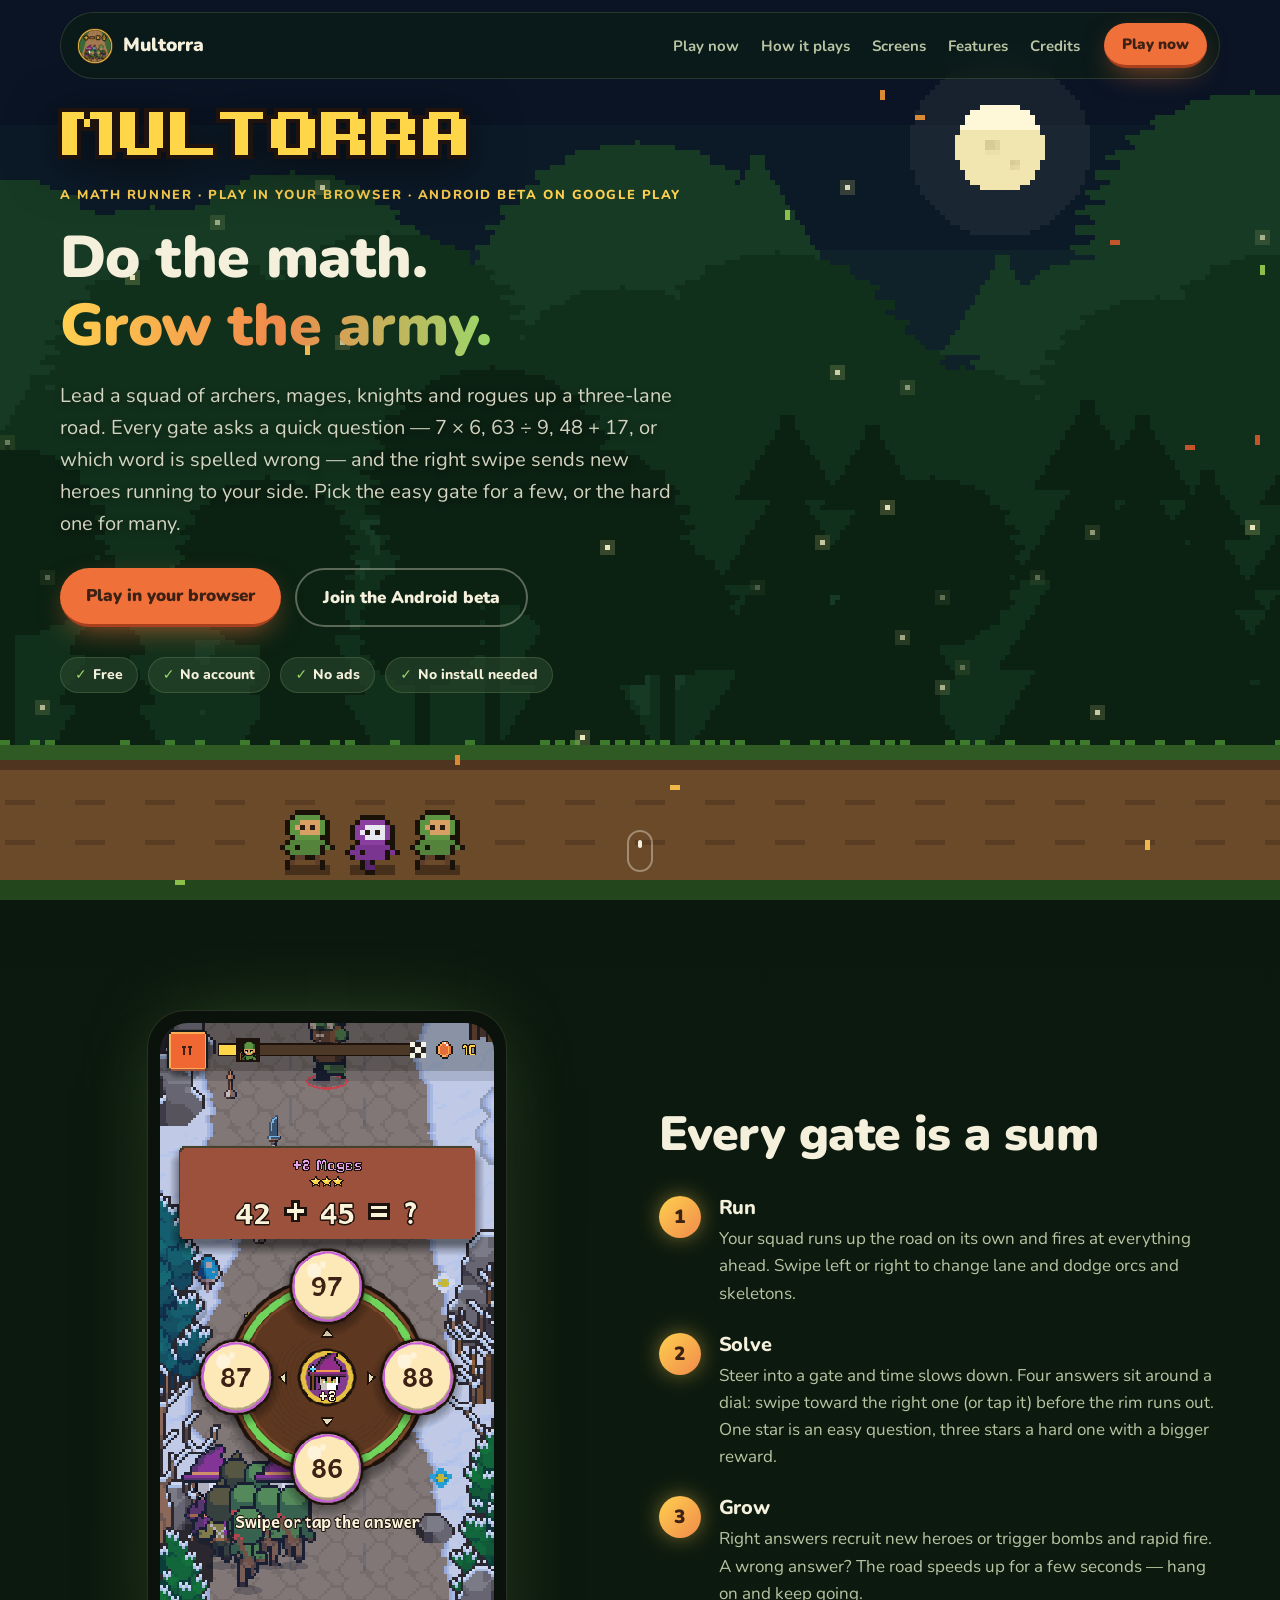
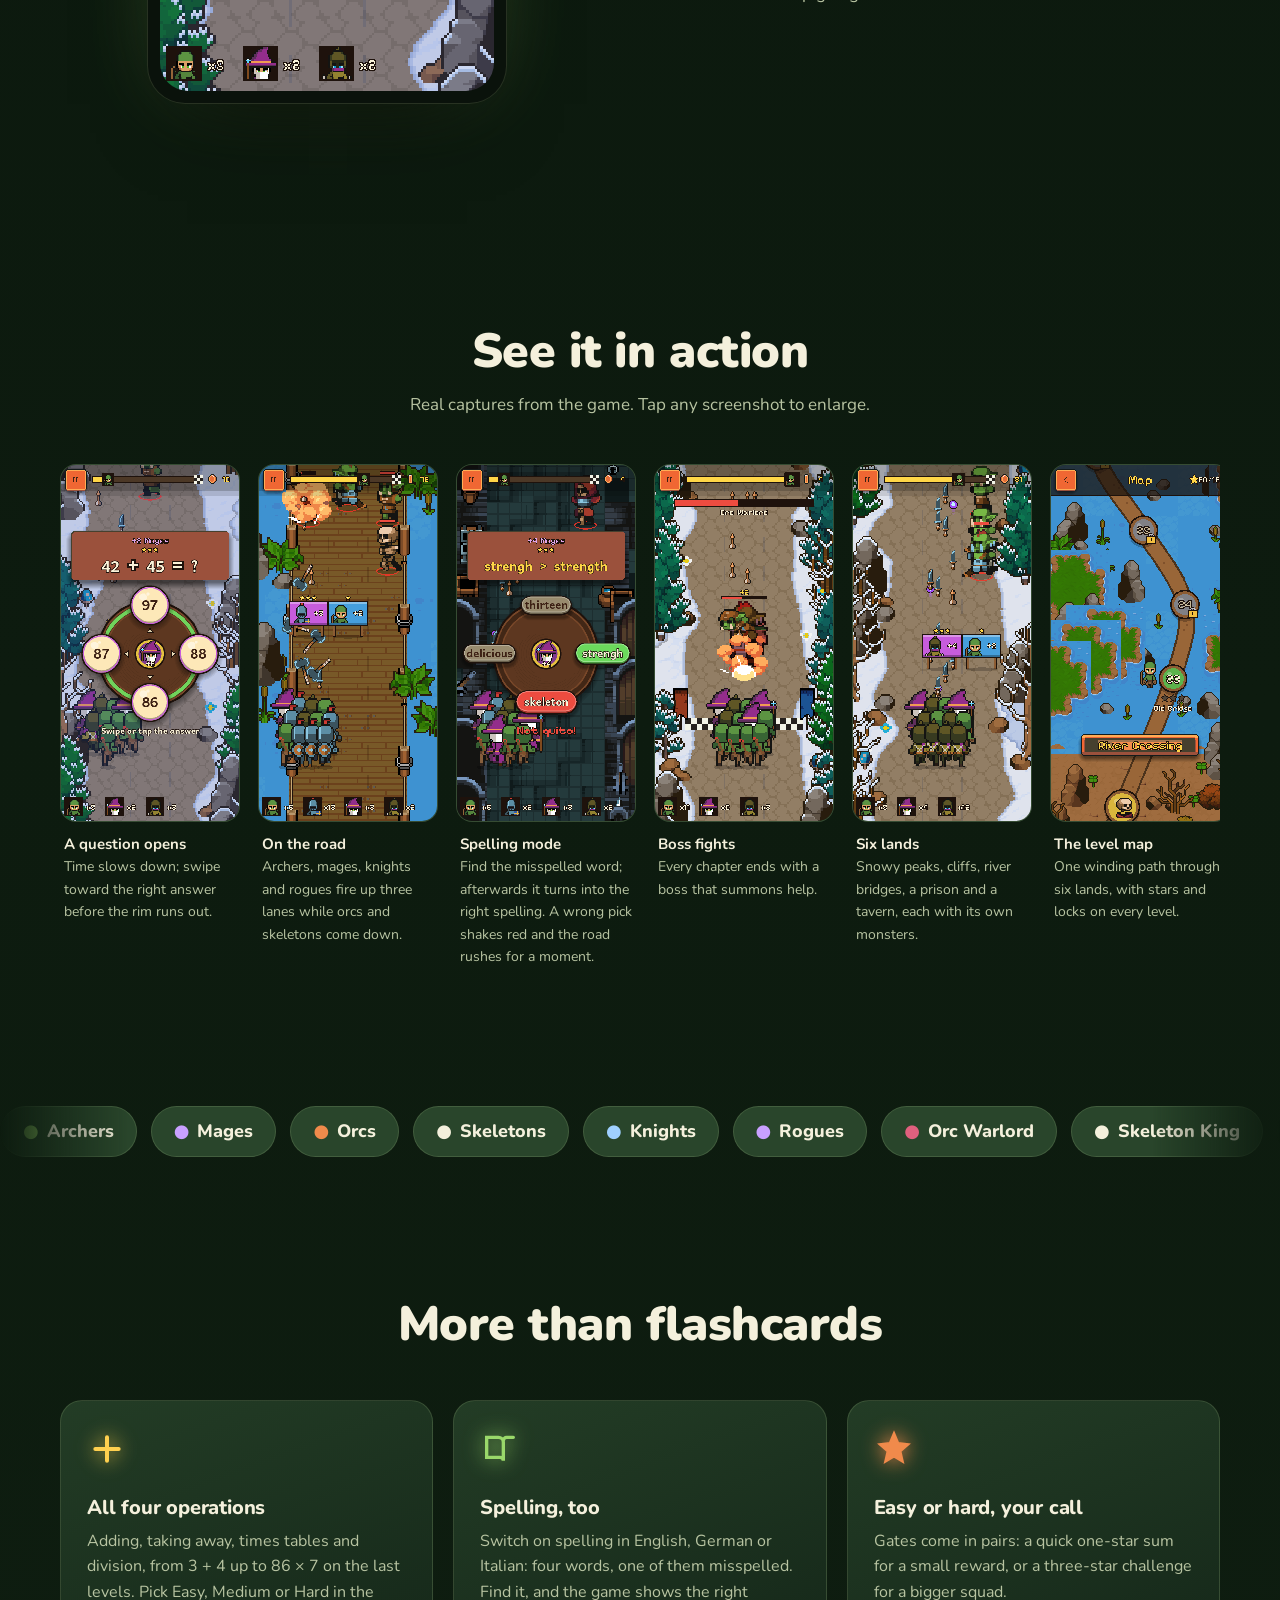
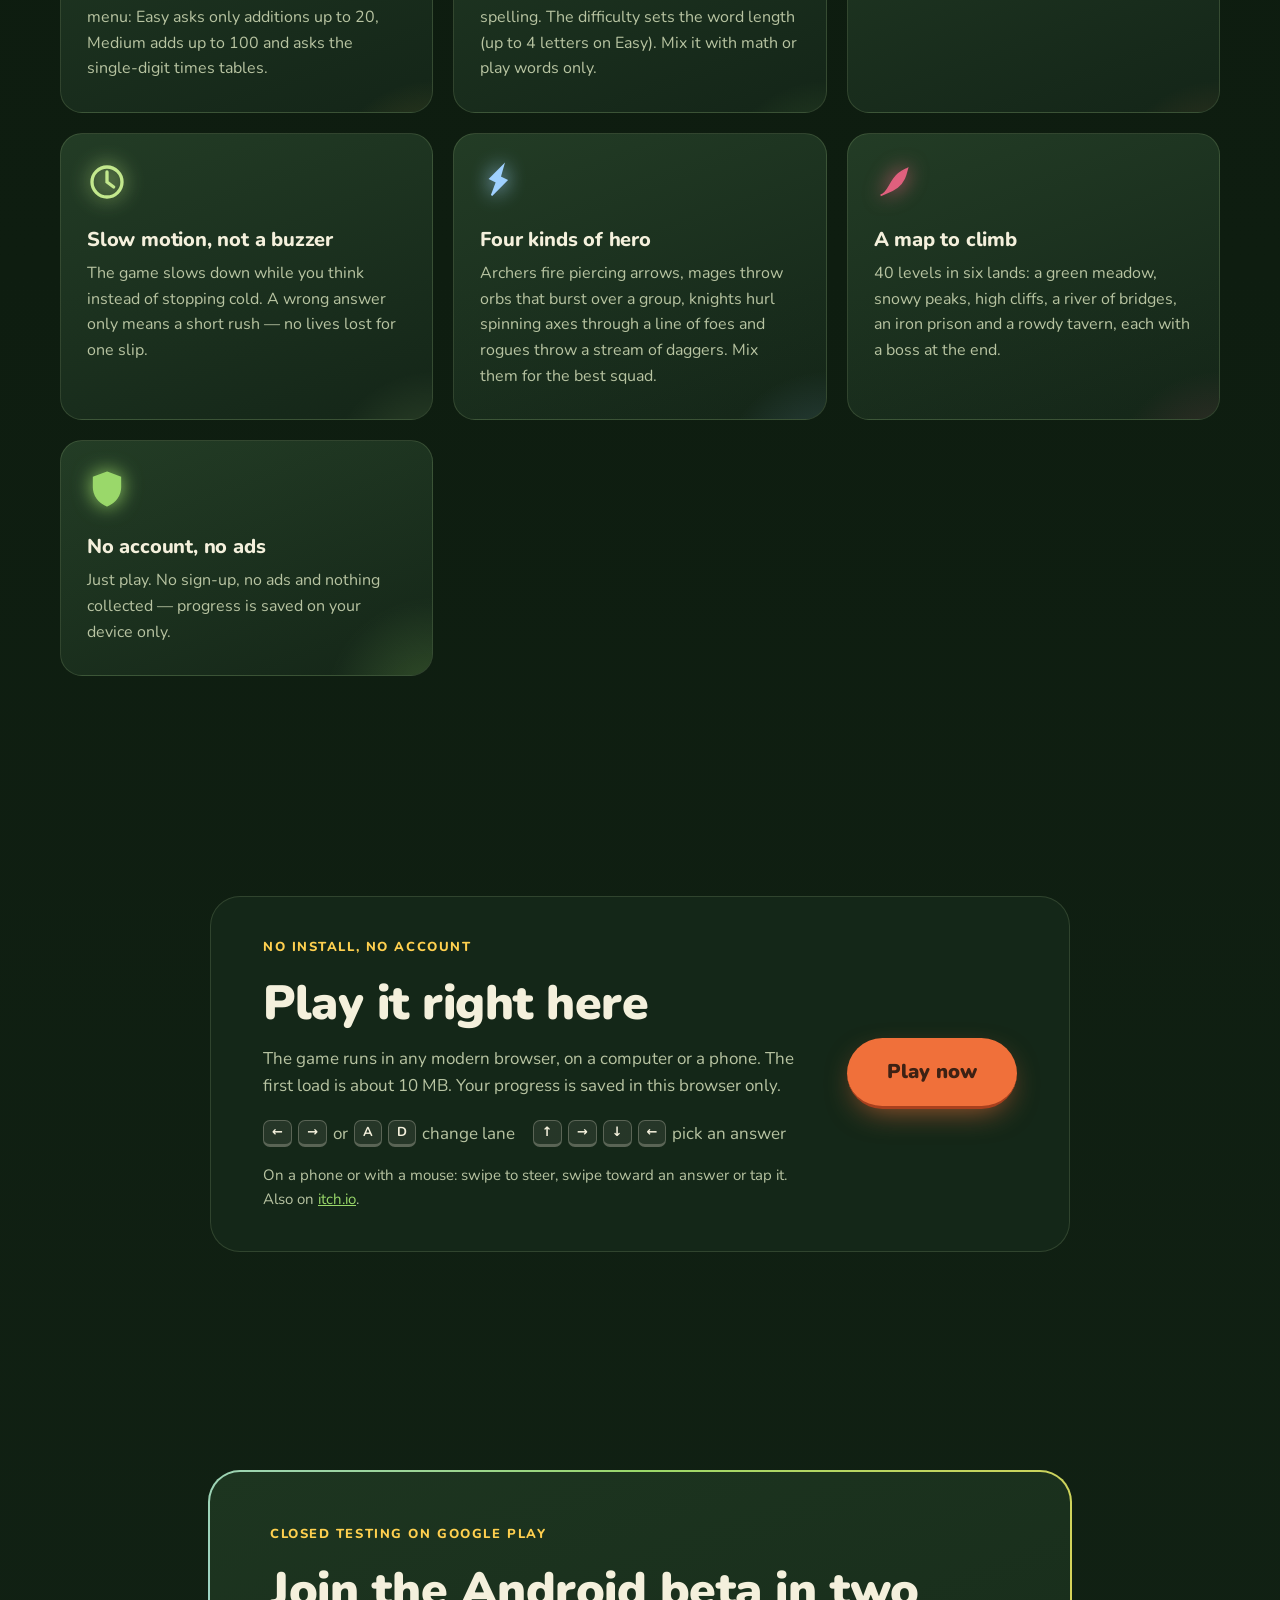
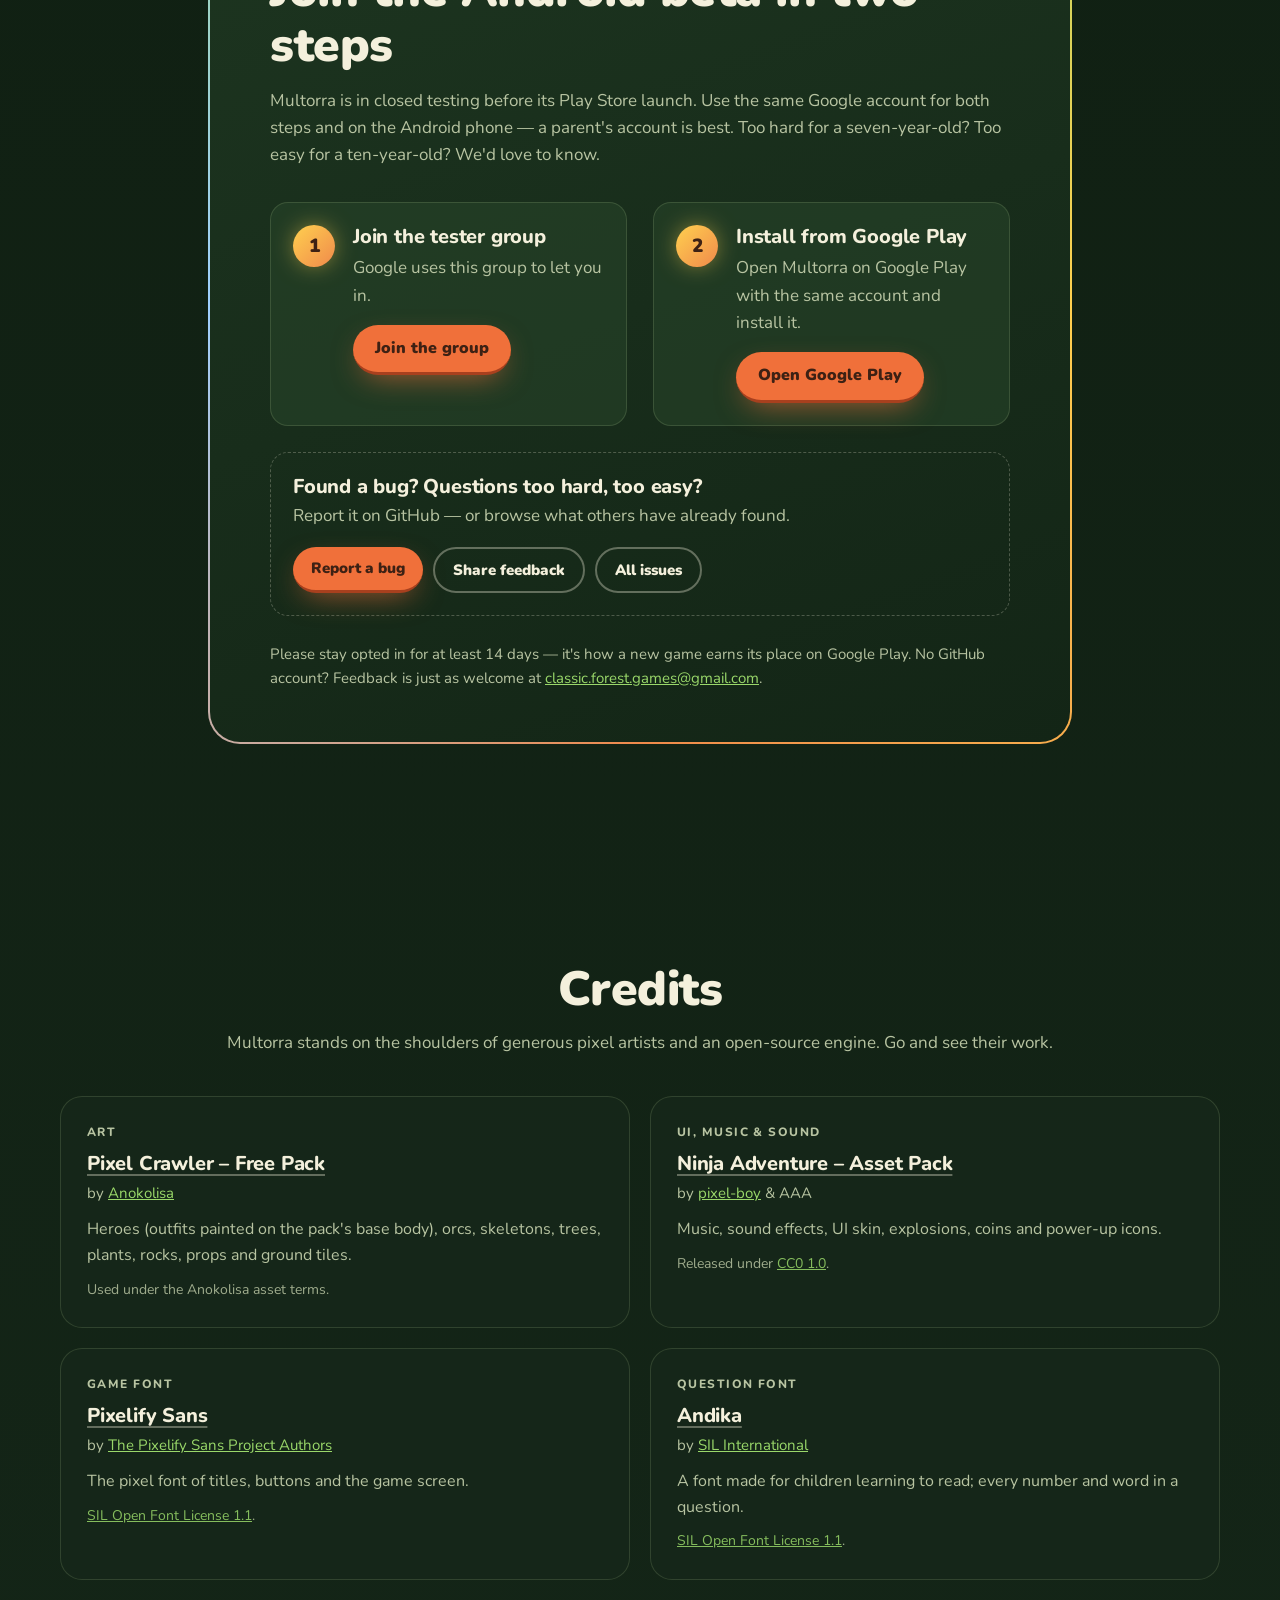
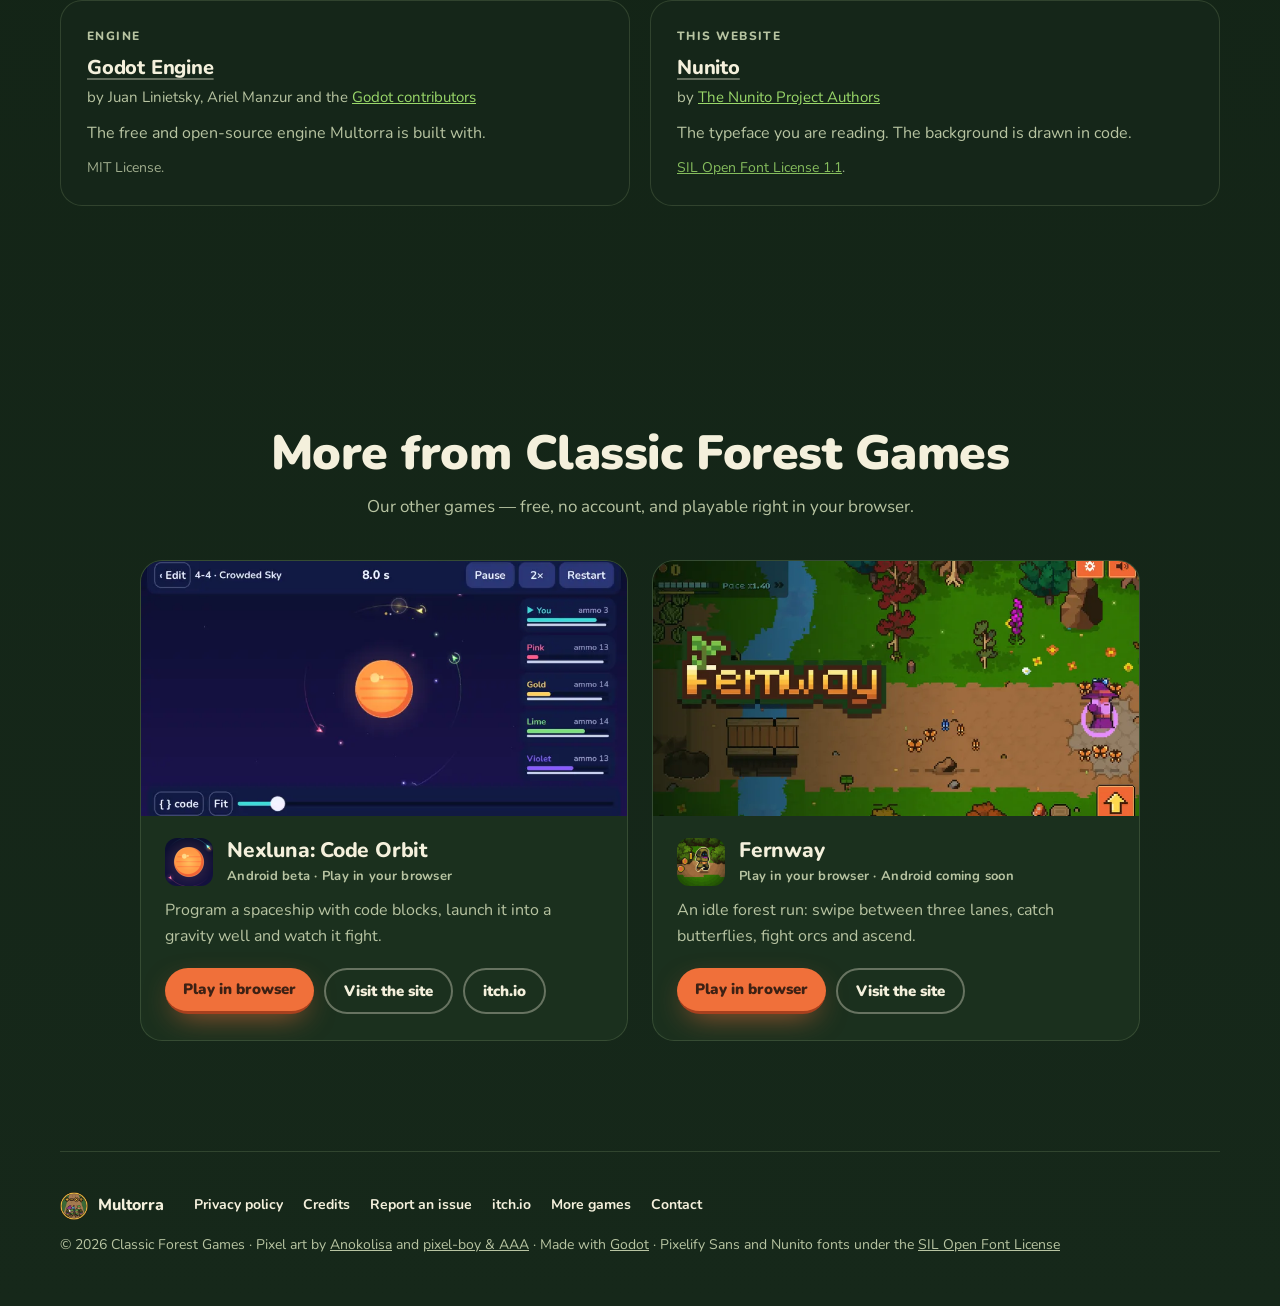
==== commit b3fc742e: "docs: Android beta join steps (tester group + Google Play), itch.io links Co-Authored-By: Claude Opu" ====
--- a/index.html
+++ b/index.html
@@ -39,14 +39,14 @@
   <section class="hero">
     <div class="hero-copy">
       <img class="logo pixel" src="img/logo.png" width="311" height="44" alt="Multorra">
-      <p class="eyebrow">A math runner · Play in your browser · Android coming soon</p>
+      <p class="eyebrow">A math runner · Play in your browser · Android beta on Google Play</p>
       <h1>Do the math.<br><span class="grad">Grow the army.</span></h1>
       <p class="lede">Lead a squad of archers, mages, knights and rogues up a three-lane road. Every gate asks a quick
         question — 7 × 6, 63 ÷ 9, 48 + 17, or which word is spelled wrong — and the right swipe sends new heroes running to your side.
         Pick the easy gate for a few, or the hard one for many.</p>
       <div class="cta-row">
         <a class="btn" href="play/">Play in your browser</a>
-        <a class="btn btn-ghost" href="#how">How it plays</a>
+        <a class="btn btn-ghost" href="#beta">Join the Android beta</a>
       </div>
       <ul class="badges" aria-label="Highlights">
         <li>Free</li><li>No account</li><li>No ads</li><li>No install needed</li>
@@ -140,7 +140,8 @@
           <li><kbd>←</kbd><kbd>→</kbd> or <kbd>A</kbd><kbd>D</kbd> change lane</li>
           <li><kbd>↑</kbd><kbd>→</kbd><kbd>↓</kbd><kbd>←</kbd> pick an answer</li>
         </ul>
-        <p class="fine">On a phone or with a mouse: swipe to steer, swipe toward an answer or tap it.</p>
+        <p class="fine">On a phone or with a mouse: swipe to steer, swipe toward an answer or tap it.
+          Also on <a href="https://classic-forest.itch.io/multorra-math-runner" rel="noopener">itch.io</a>.</p>
       </div>
       <a class="btn btn-big" href="play/">Play now</a>
     </div>
@@ -148,10 +149,17 @@
 
   <section id="beta" class="section beta">
     <div class="beta-card reveal">
-      <p class="eyebrow">Work in progress</p>
-      <h2>Tell us how it plays</h2>
-      <p>Multorra is early: 40 levels, four hero types, and an Android beta on Google Play coming soon.
-        Too hard for a seven-year-old? Too easy for a ten-year-old? We'd love to know.</p>
+      <p class="eyebrow">Closed testing on Google Play</p>
+      <h2>Join the Android beta in two steps</h2>
+      <p>Multorra is in closed testing before its Play Store launch. Use the same Google account for both steps
+        and on the Android phone — a parent's account is best. Too hard for a seven-year-old? Too easy for a
+        ten-year-old? We'd love to know.</p>
+      <ol class="join">
+        <li><span class="num">1</span><div><h3>Join the tester group</h3><p>Google uses this group to let you in.</p>
+          <a class="btn" href="https://groups.google.com/g/multorra-testers" rel="noopener">Join the group</a></div></li>
+        <li><span class="num">2</span><div><h3>Install from Google Play</h3><p>Open Multorra on Google Play with the same account and install it.</p>
+          <a class="btn" href="https://play.google.com/store/apps/details?id=com.classicforestgames.multorra" rel="noopener">Open Google Play</a></div></li>
+      </ol>
       <div class="report">
         <div><h3>Found a bug? Questions too hard, too easy?</h3>
           <p>Report it on GitHub — or browse what others have already found.</p></div>
@@ -161,7 +169,8 @@
           <a class="btn btn-small btn-ghost" href="https://github.com/AlessioM/multorra-site/issues" rel="noopener">All issues</a>
         </div>
       </div>
-      <p class="fine">No GitHub account? Feedback is just as welcome at
+      <p class="fine">Please stay opted in for at least 14 days — it's how a new game earns its place on Google Play.
+        No GitHub account? Feedback is just as welcome at
         <a href="mailto:classic.forest.games@gmail.com">classic.forest.games@gmail.com</a>.</p>
     </div>
   </section>
@@ -226,6 +235,7 @@
           <div class="game-btns">
             <a class="btn btn-small" href="https://alessiom.github.io/nexluna-site/play/" rel="noopener">Play in browser</a>
             <a class="btn btn-small btn-ghost" href="https://alessiom.github.io/nexluna-site/" rel="noopener">Visit the site</a>
+            <a class="btn btn-small btn-ghost" href="https://classic-forest.itch.io/nexluna-code-orbit" rel="noopener">itch.io</a>
           </div>
         </div>
       </article>
@@ -251,6 +261,7 @@
     <a href="privacy/">Privacy policy</a>
     <a href="#credits">Credits</a>
     <a href="https://github.com/AlessioM/multorra-site/issues" rel="noopener">Report an issue</a>
+    <a href="https://classic-forest.itch.io/multorra-math-runner" rel="noopener">itch.io</a>
     <a href="#more">More games</a>
     <a href="mailto:classic.forest.games@gmail.com">Contact</a>
   </nav>
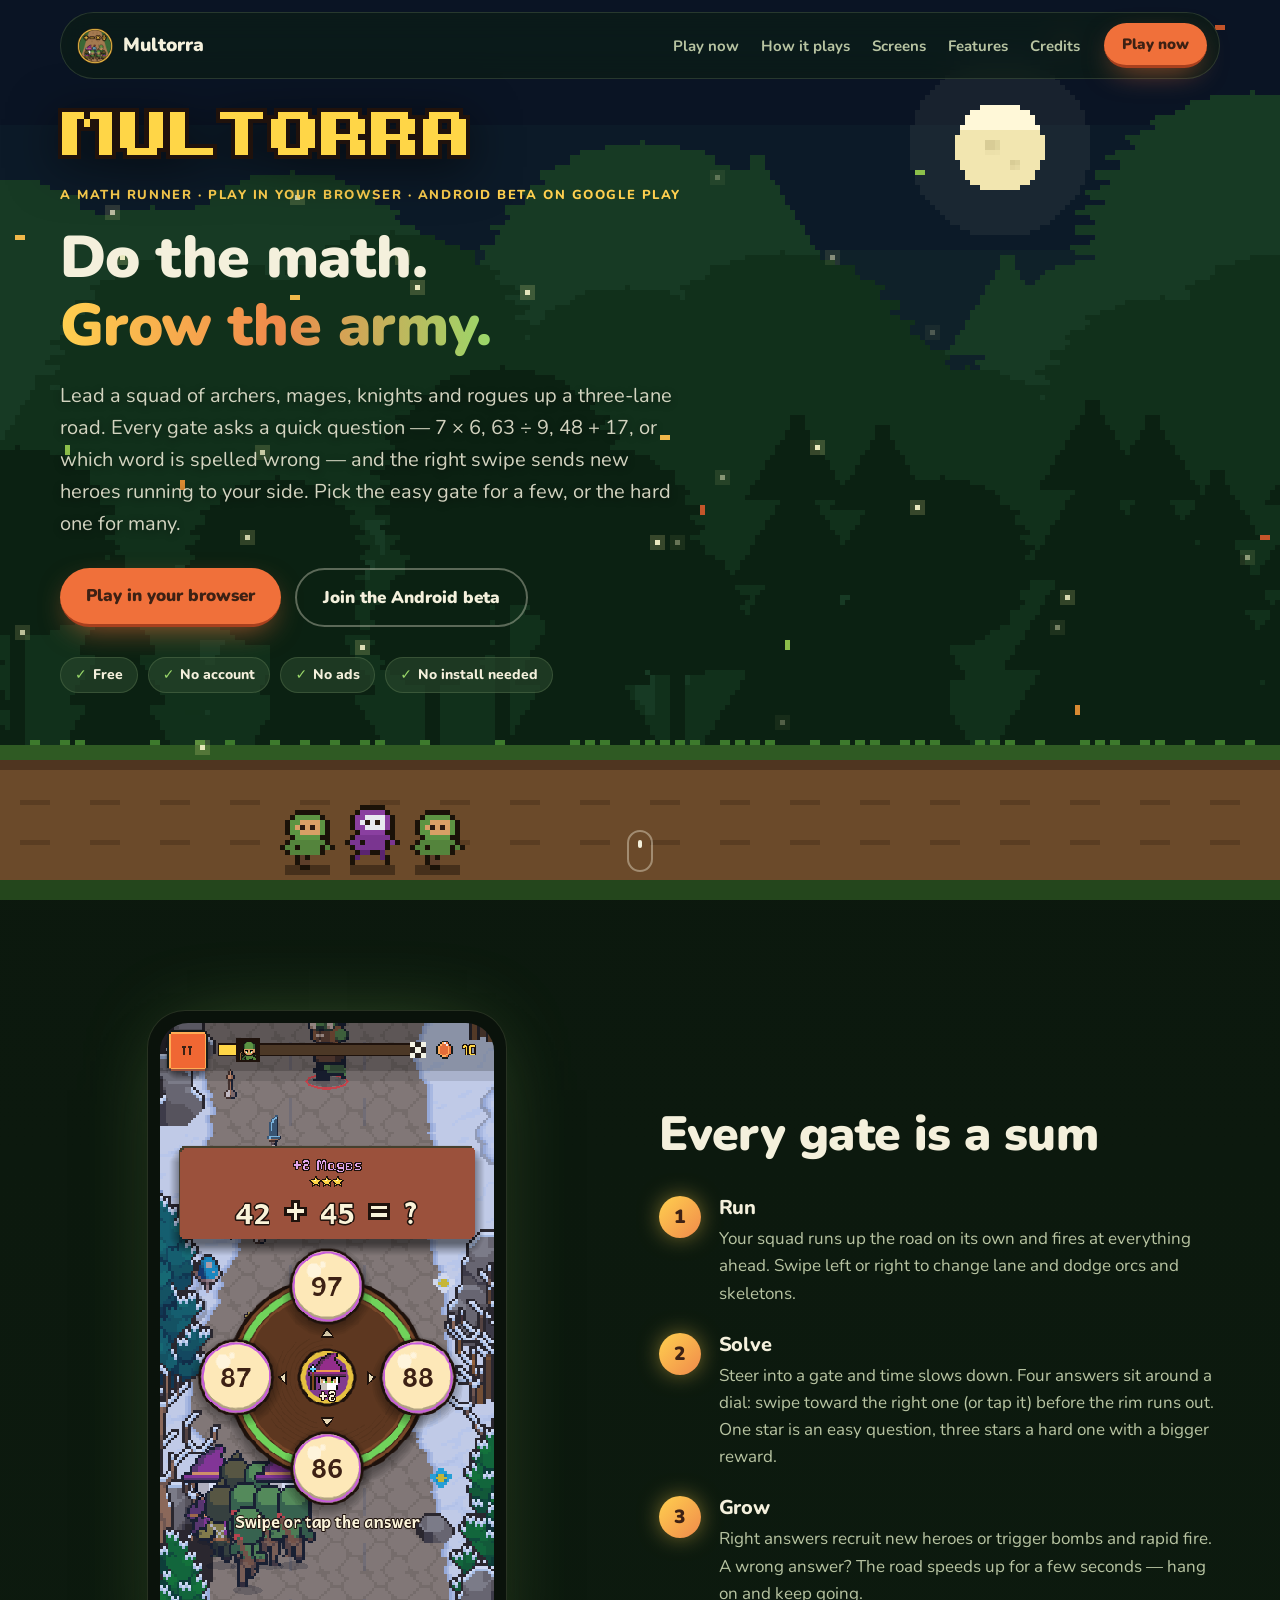
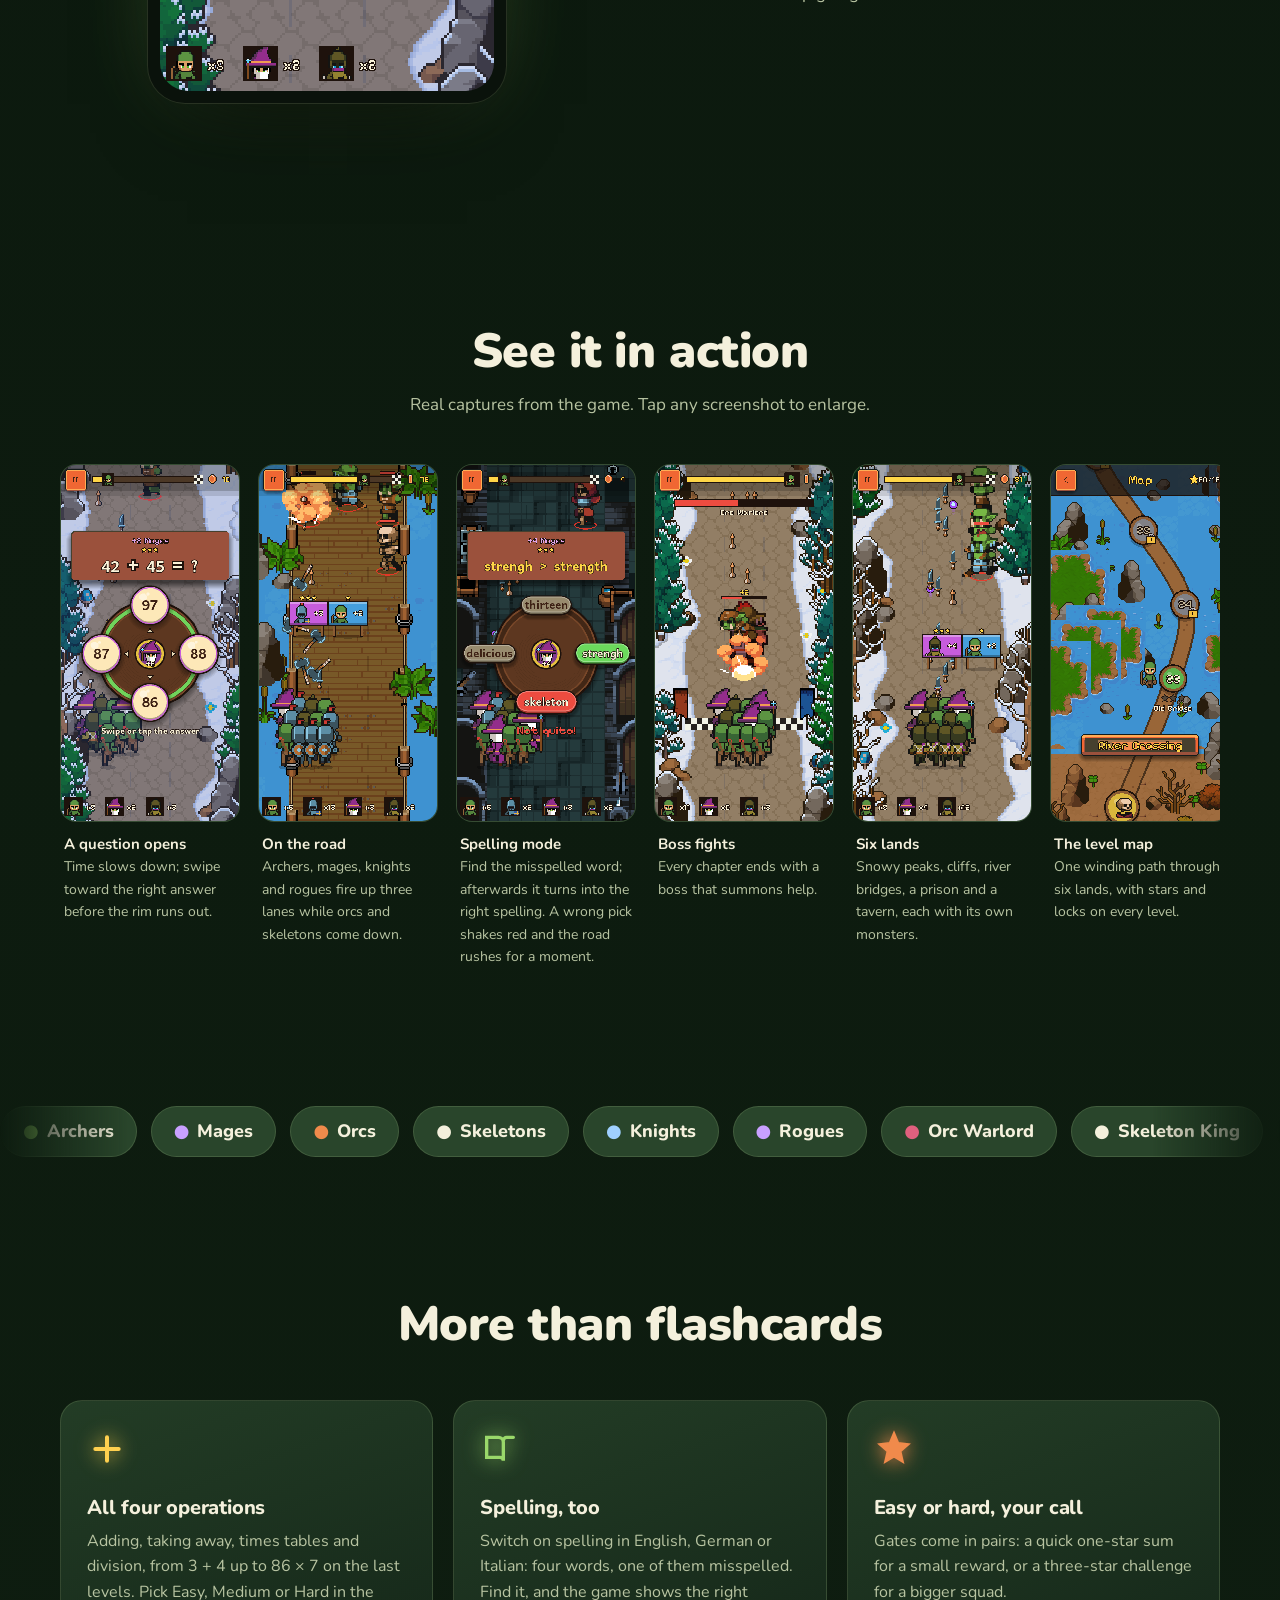
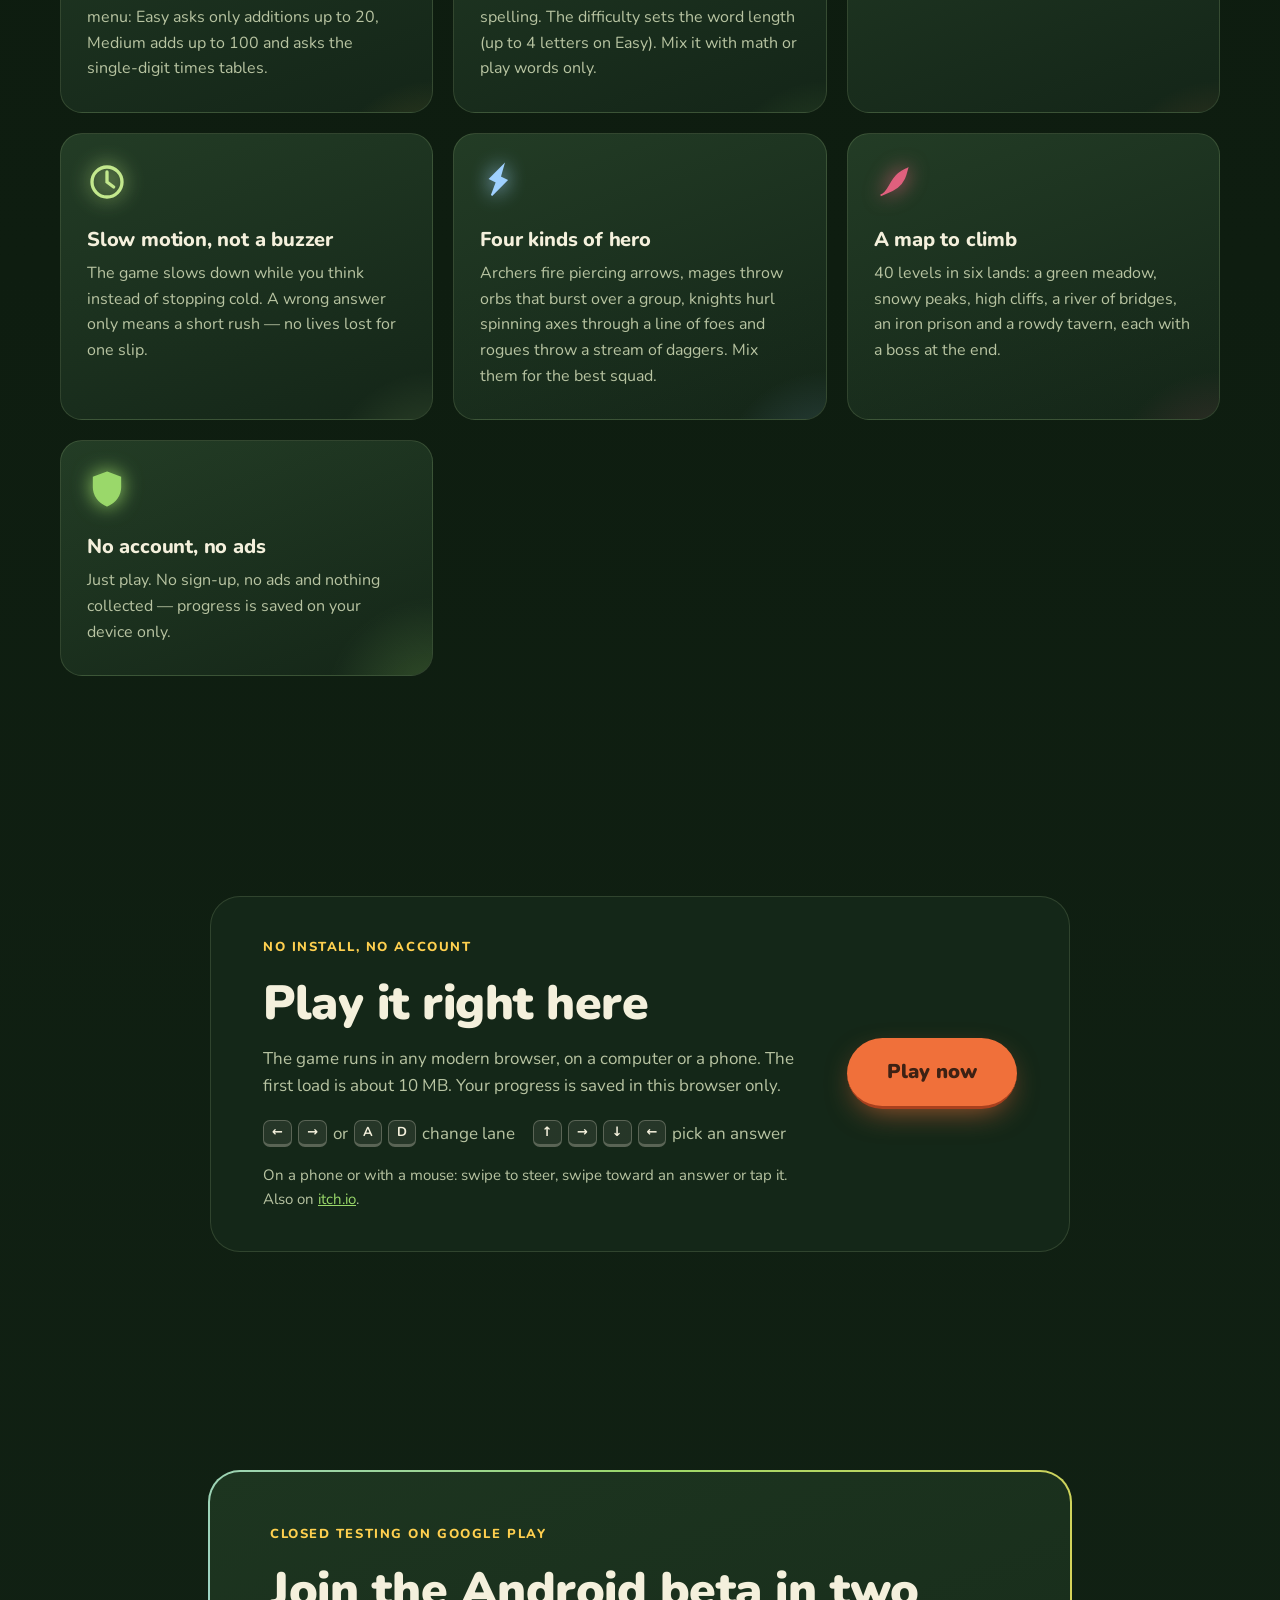
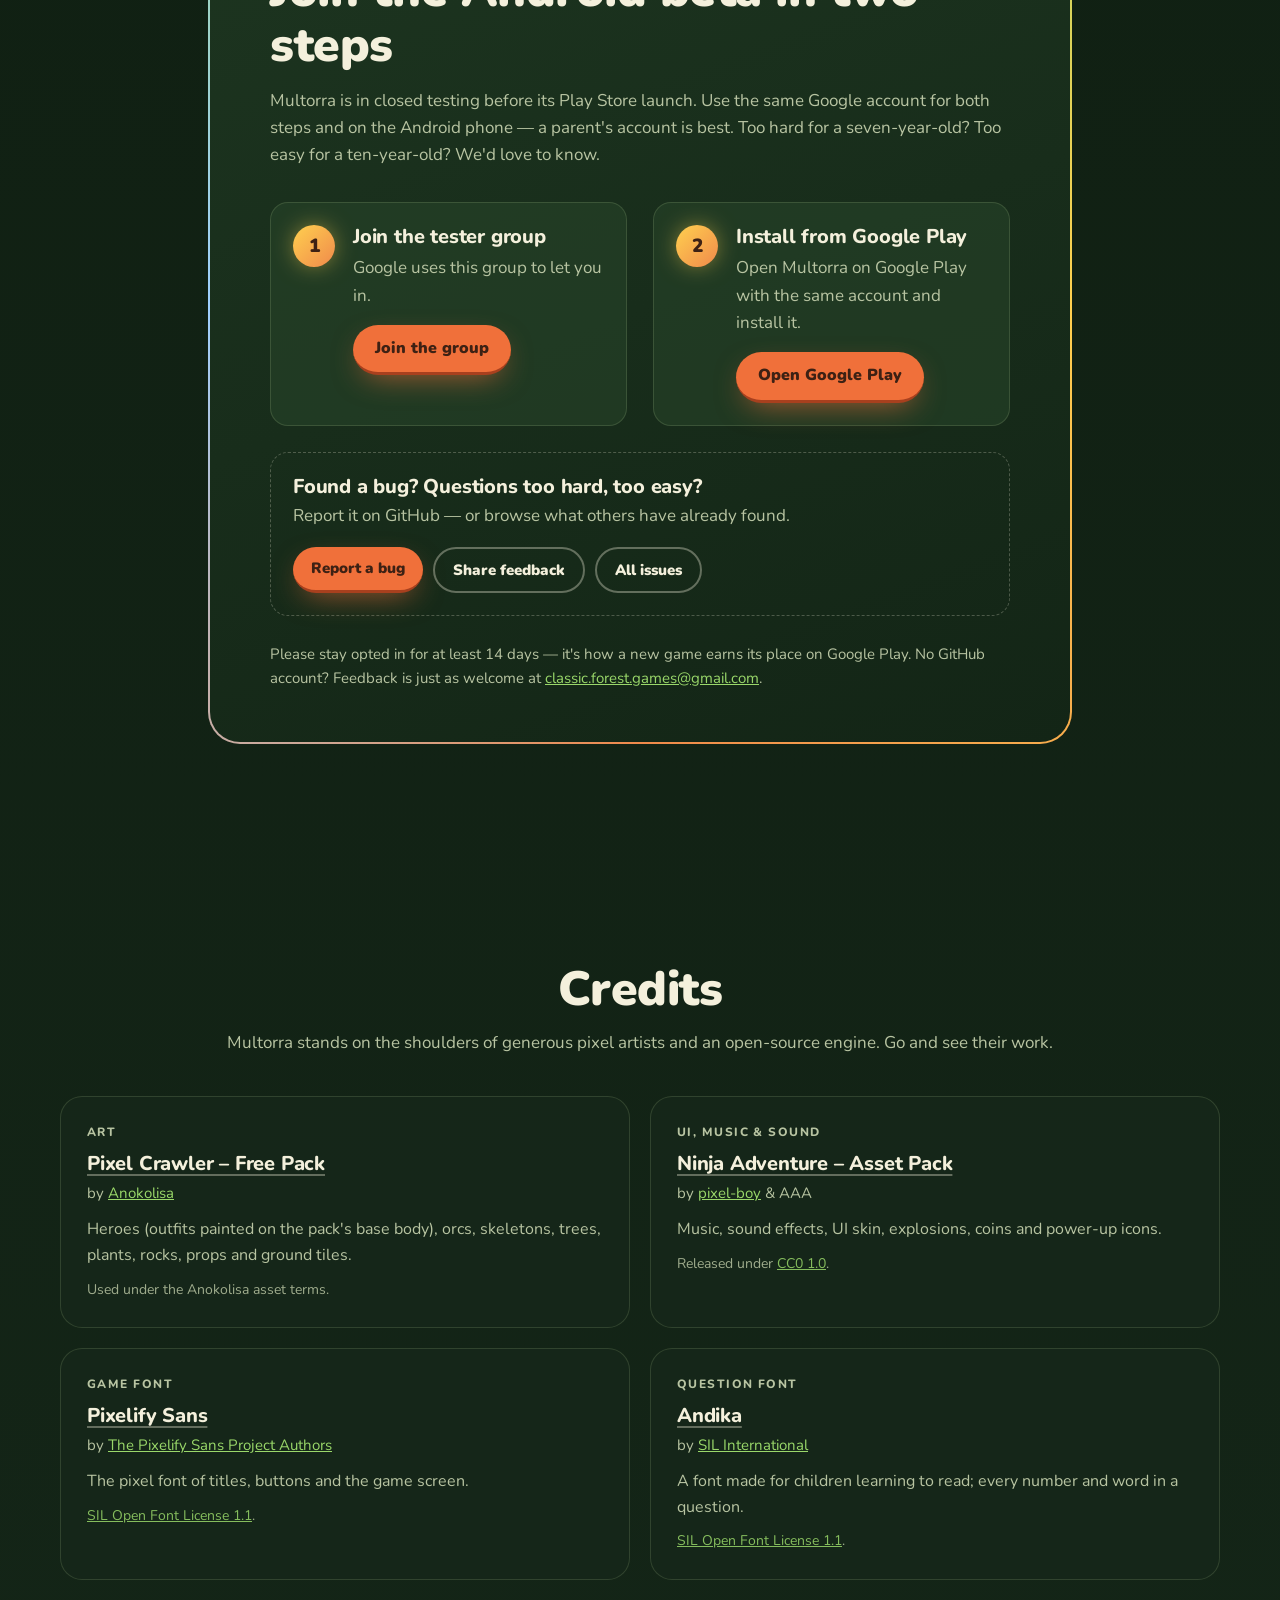
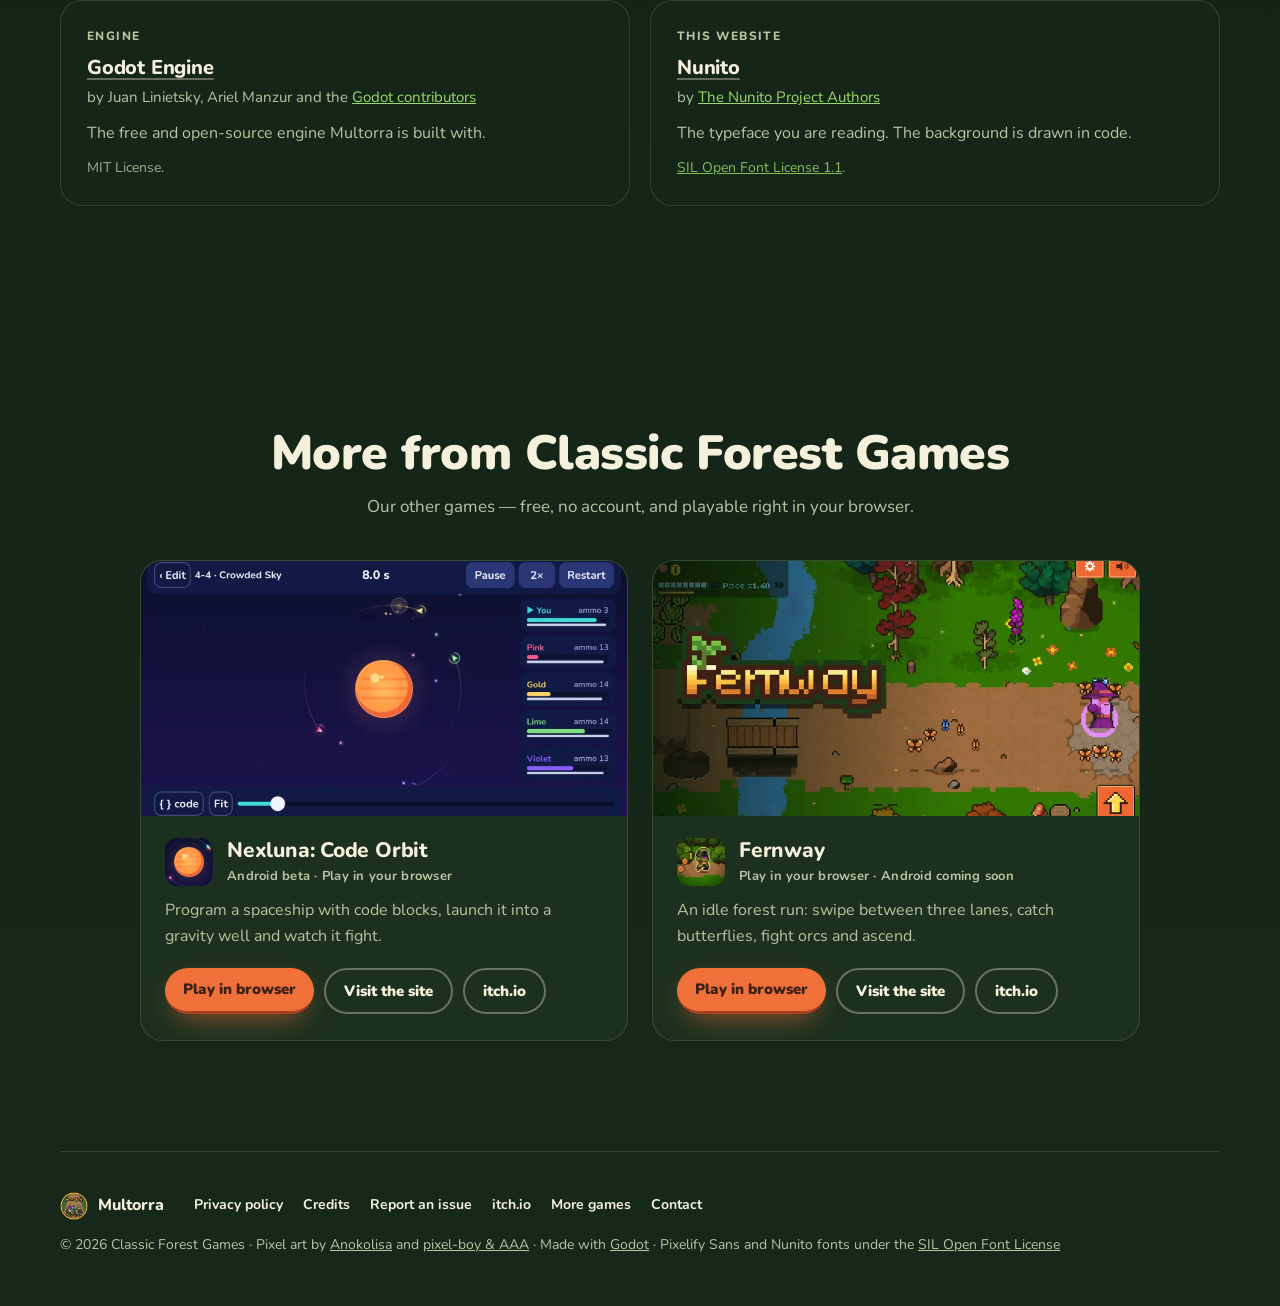
==== commit 9ad86ad0: "docs: link Fernway's itch.io page Co-Authored-By: Claude Opus 5.5 <noreply@anthropic.com>" ====
--- a/index.html
+++ b/index.html
@@ -248,6 +248,7 @@
           <div class="game-btns">
             <a class="btn btn-small" href="https://alessiom.github.io/fernway-site/play/" rel="noopener">Play in browser</a>
             <a class="btn btn-small btn-ghost" href="https://alessiom.github.io/fernway-site/" rel="noopener">Visit the site</a>
+            <a class="btn btn-small btn-ghost" href="https://classic-forest.itch.io/fernway-idle-forest-run" rel="noopener">itch.io</a>
           </div>
         </div>
       </article>
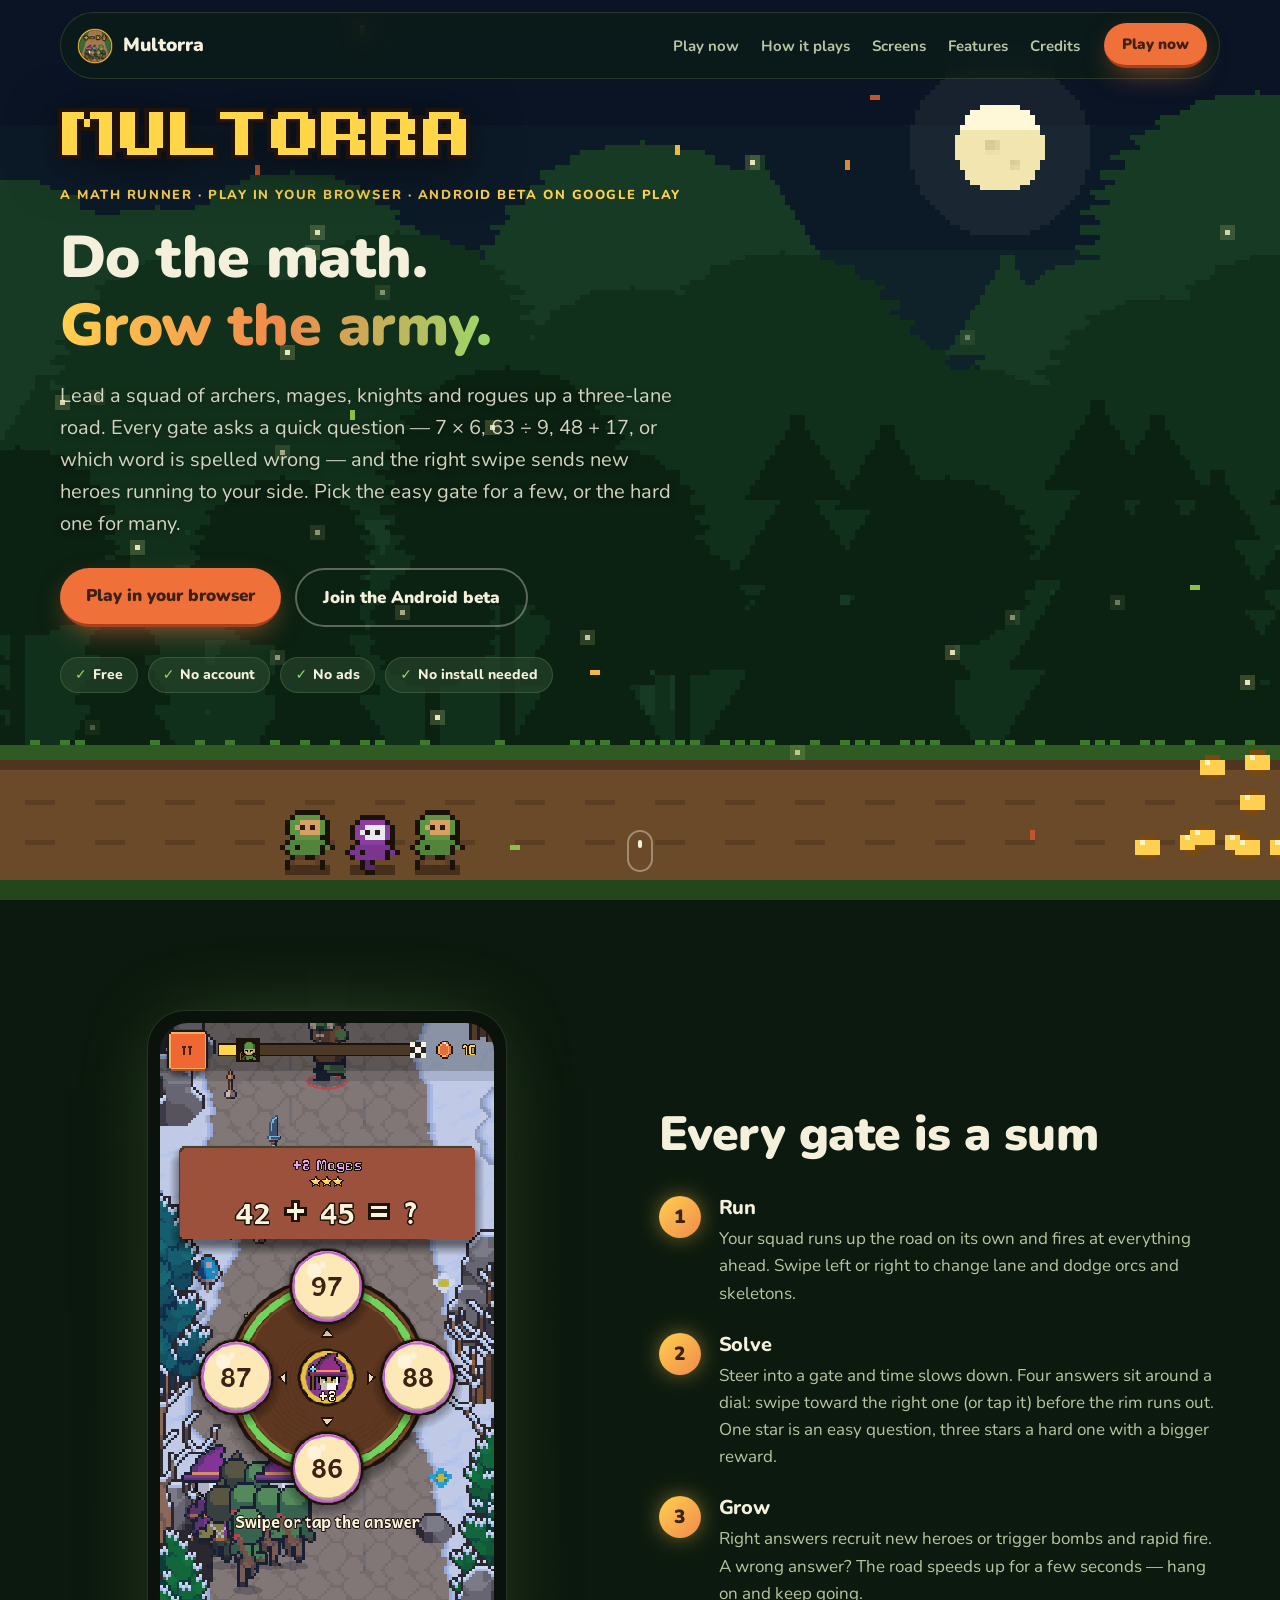
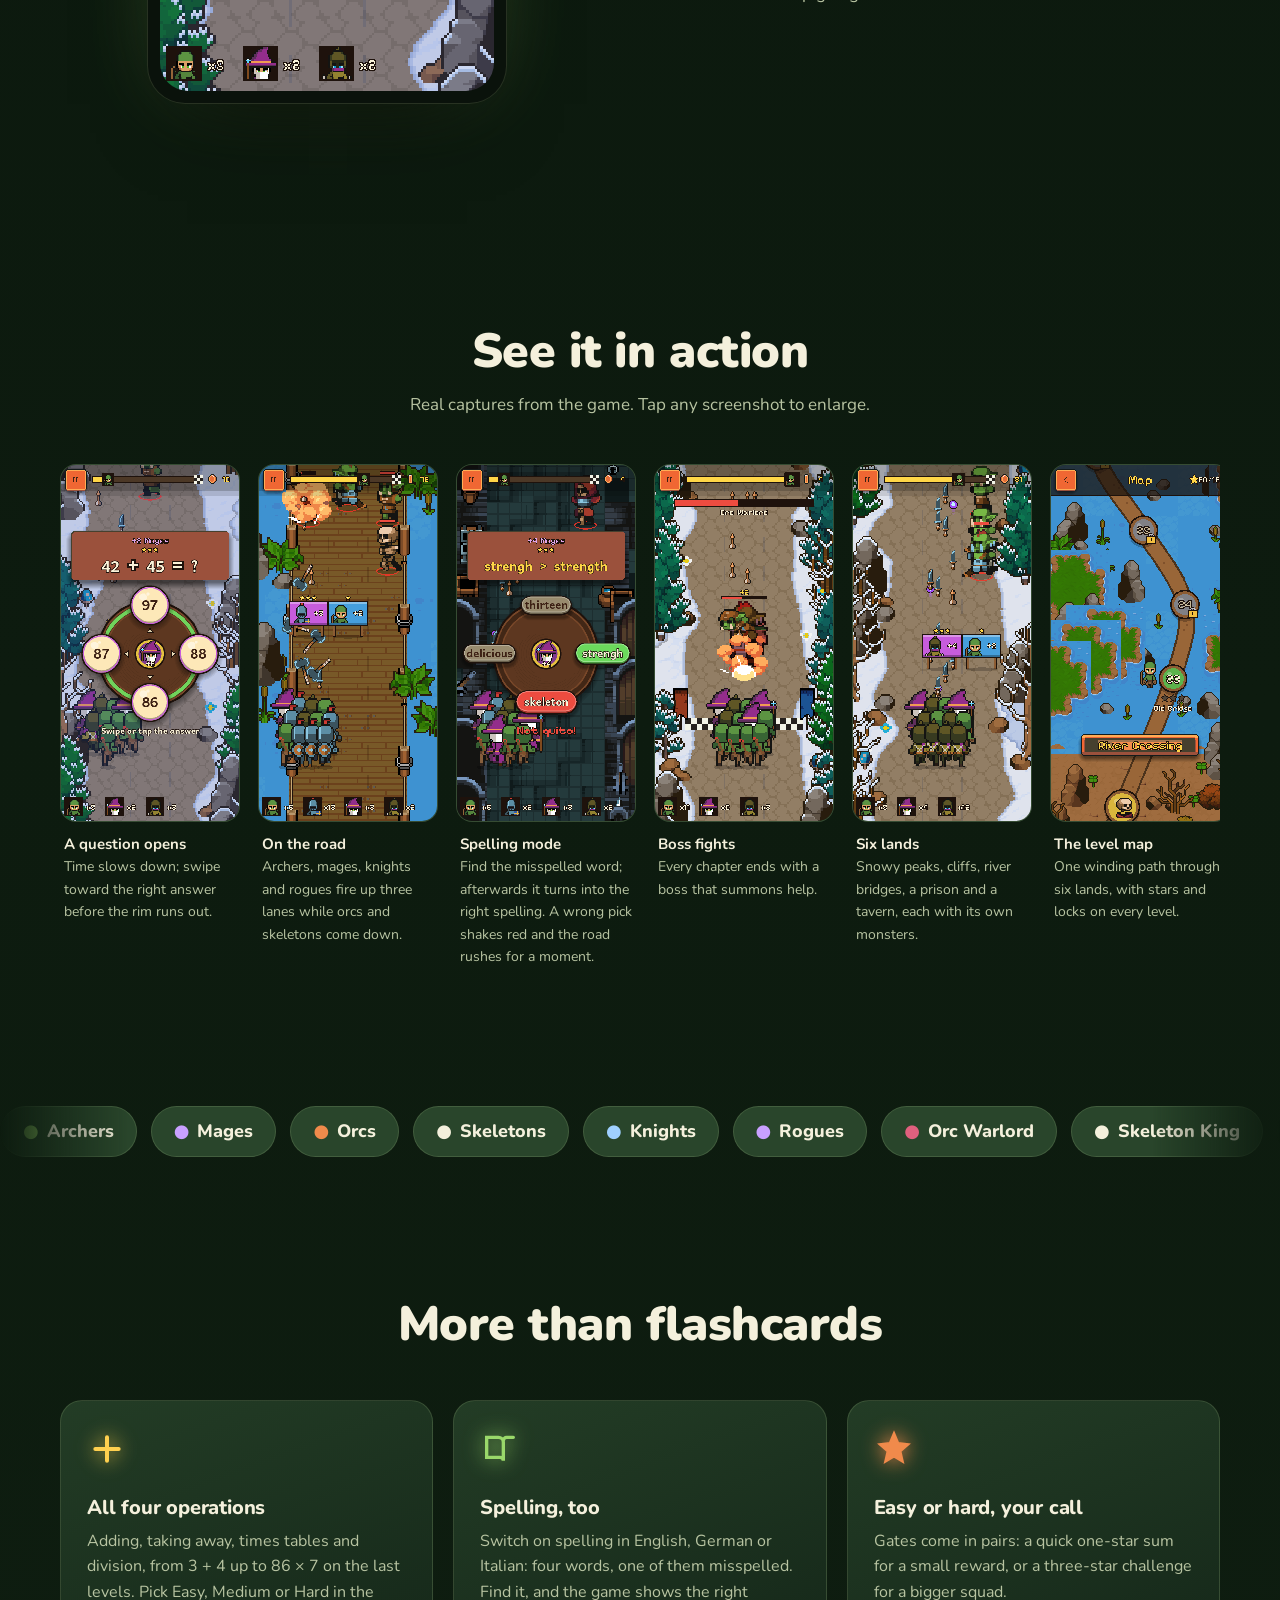
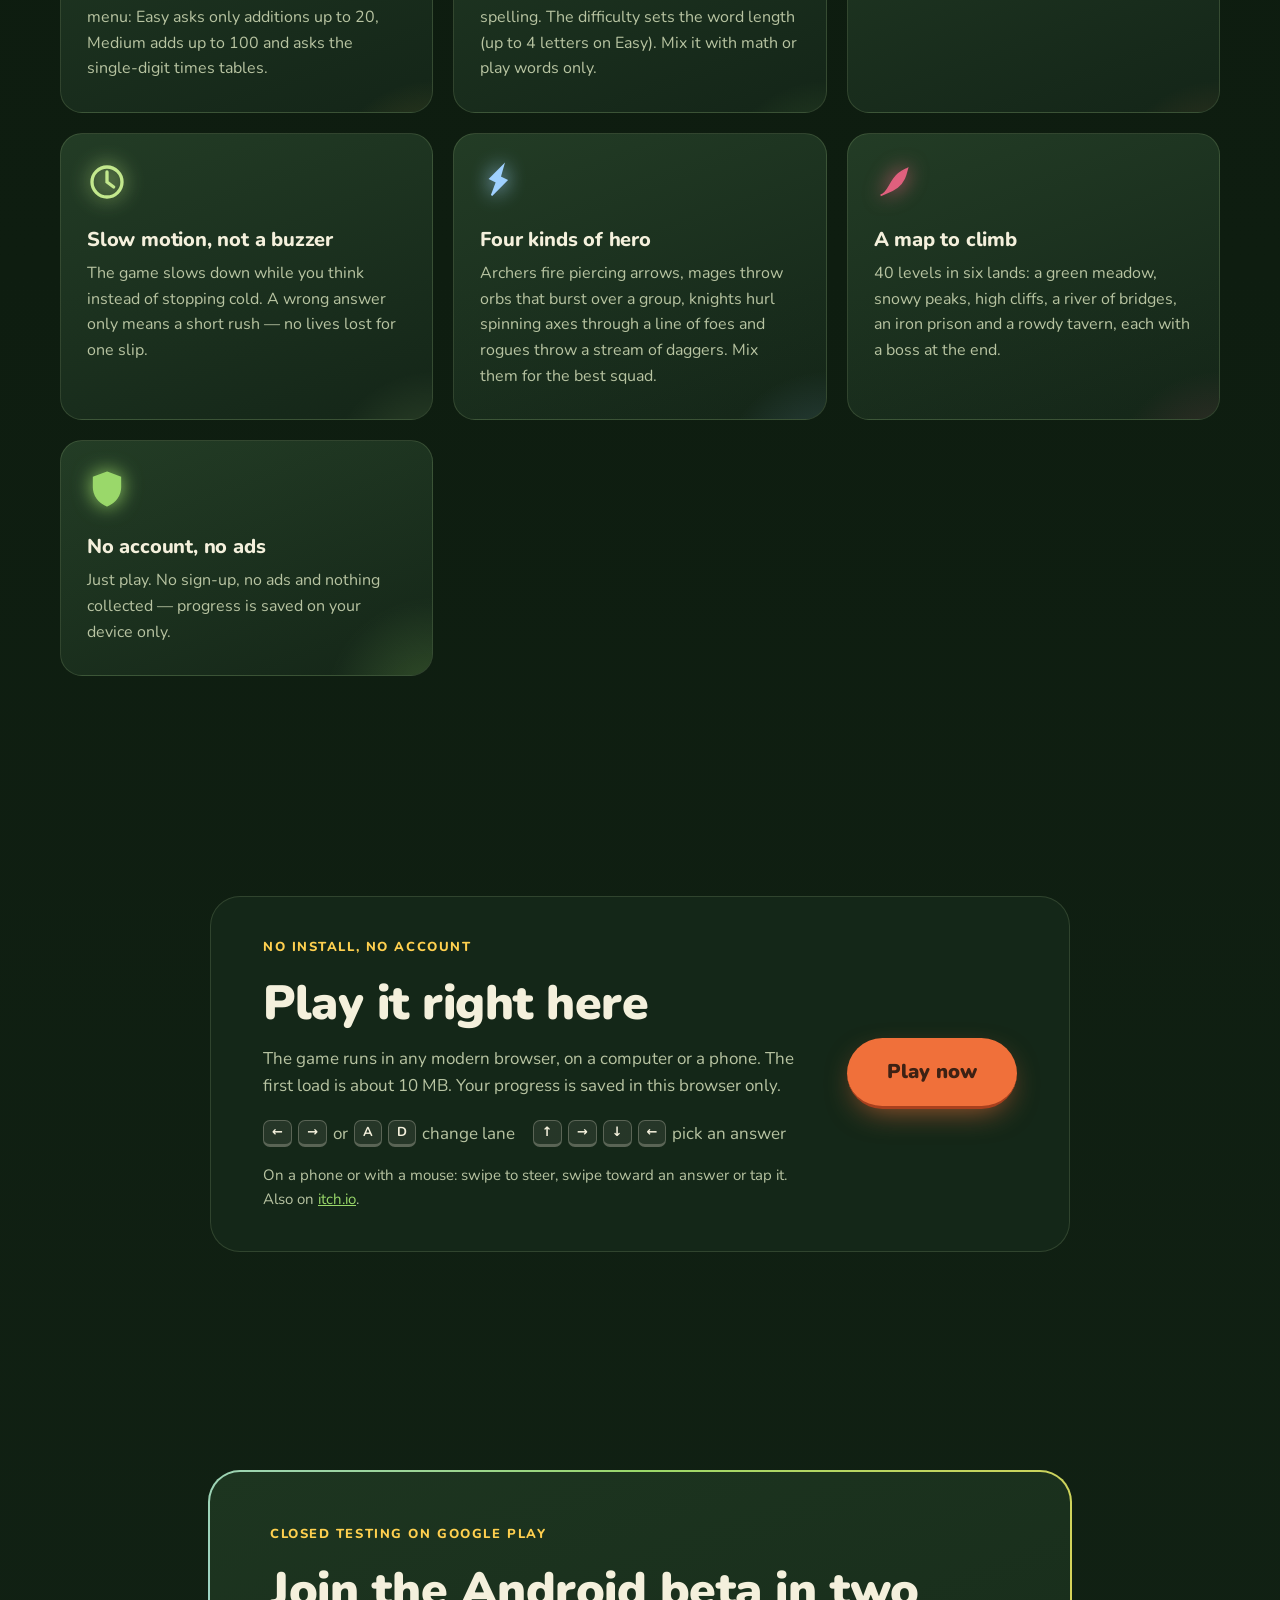
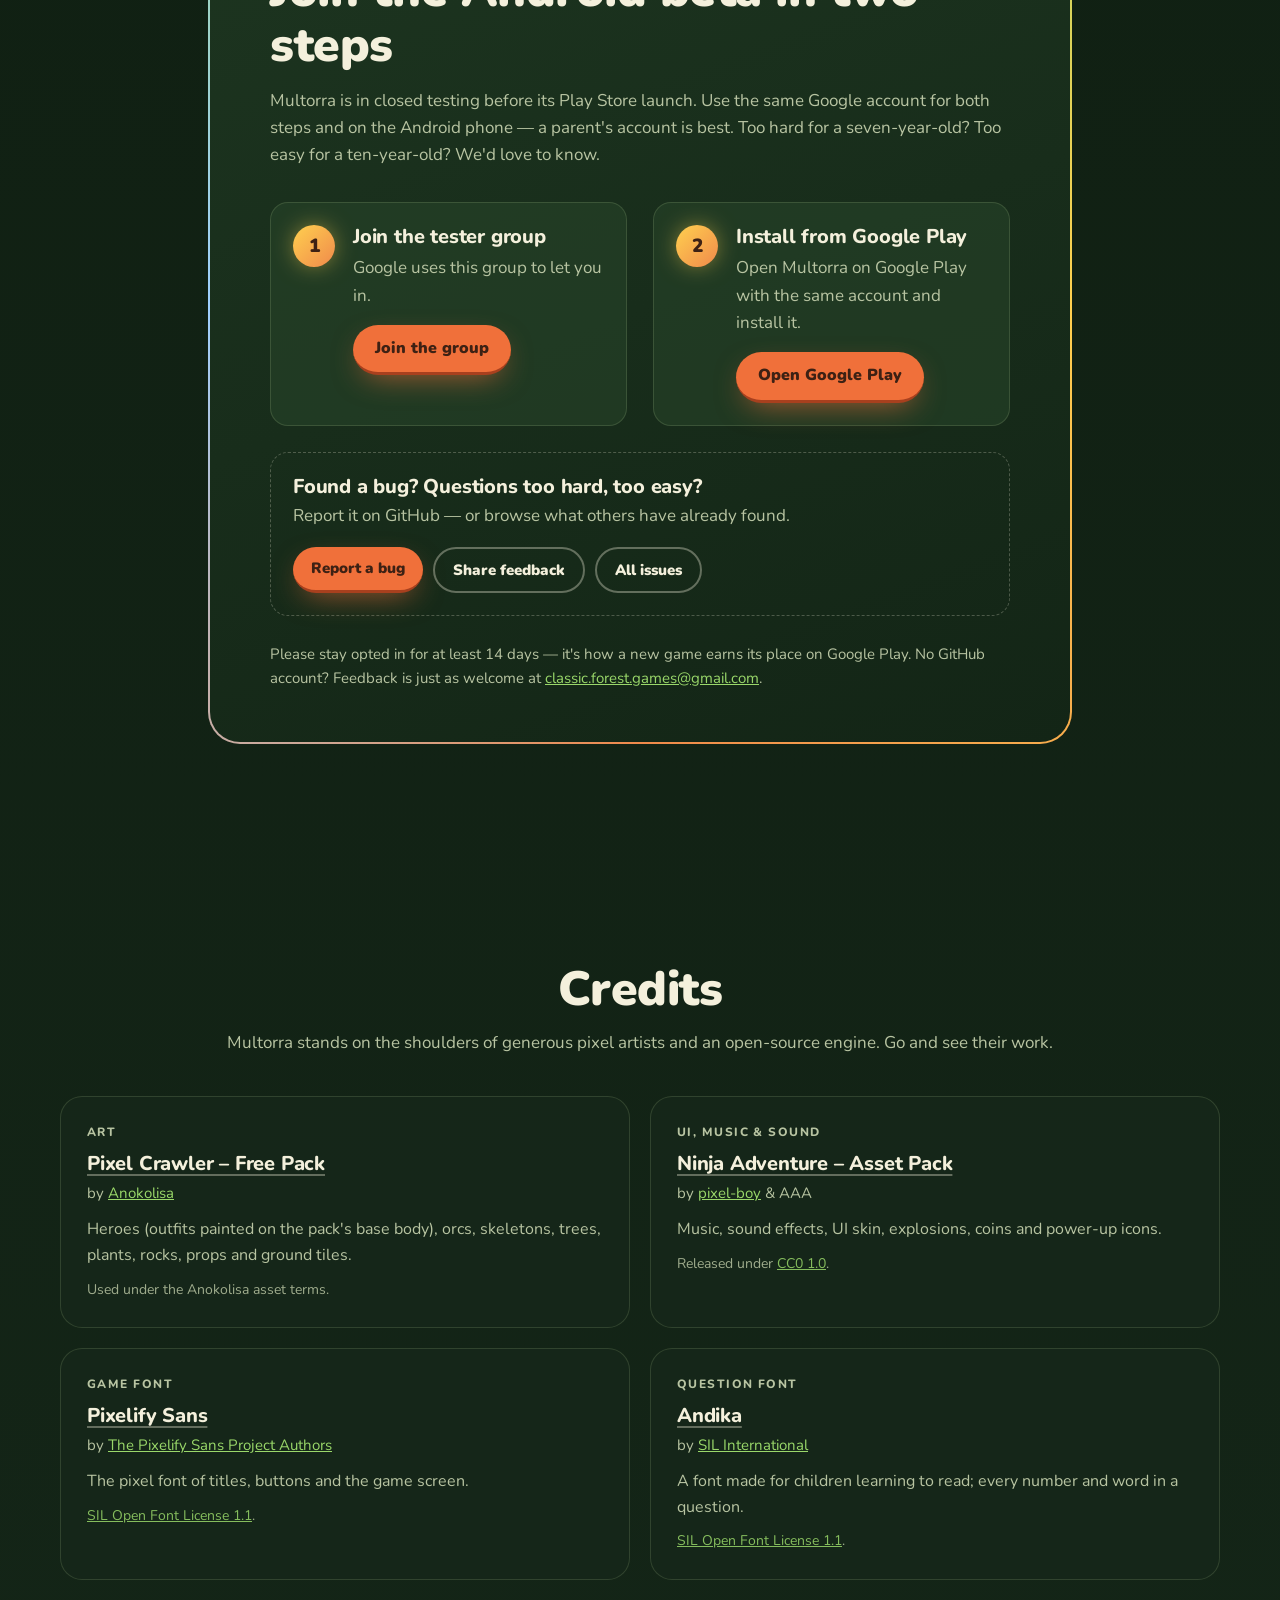
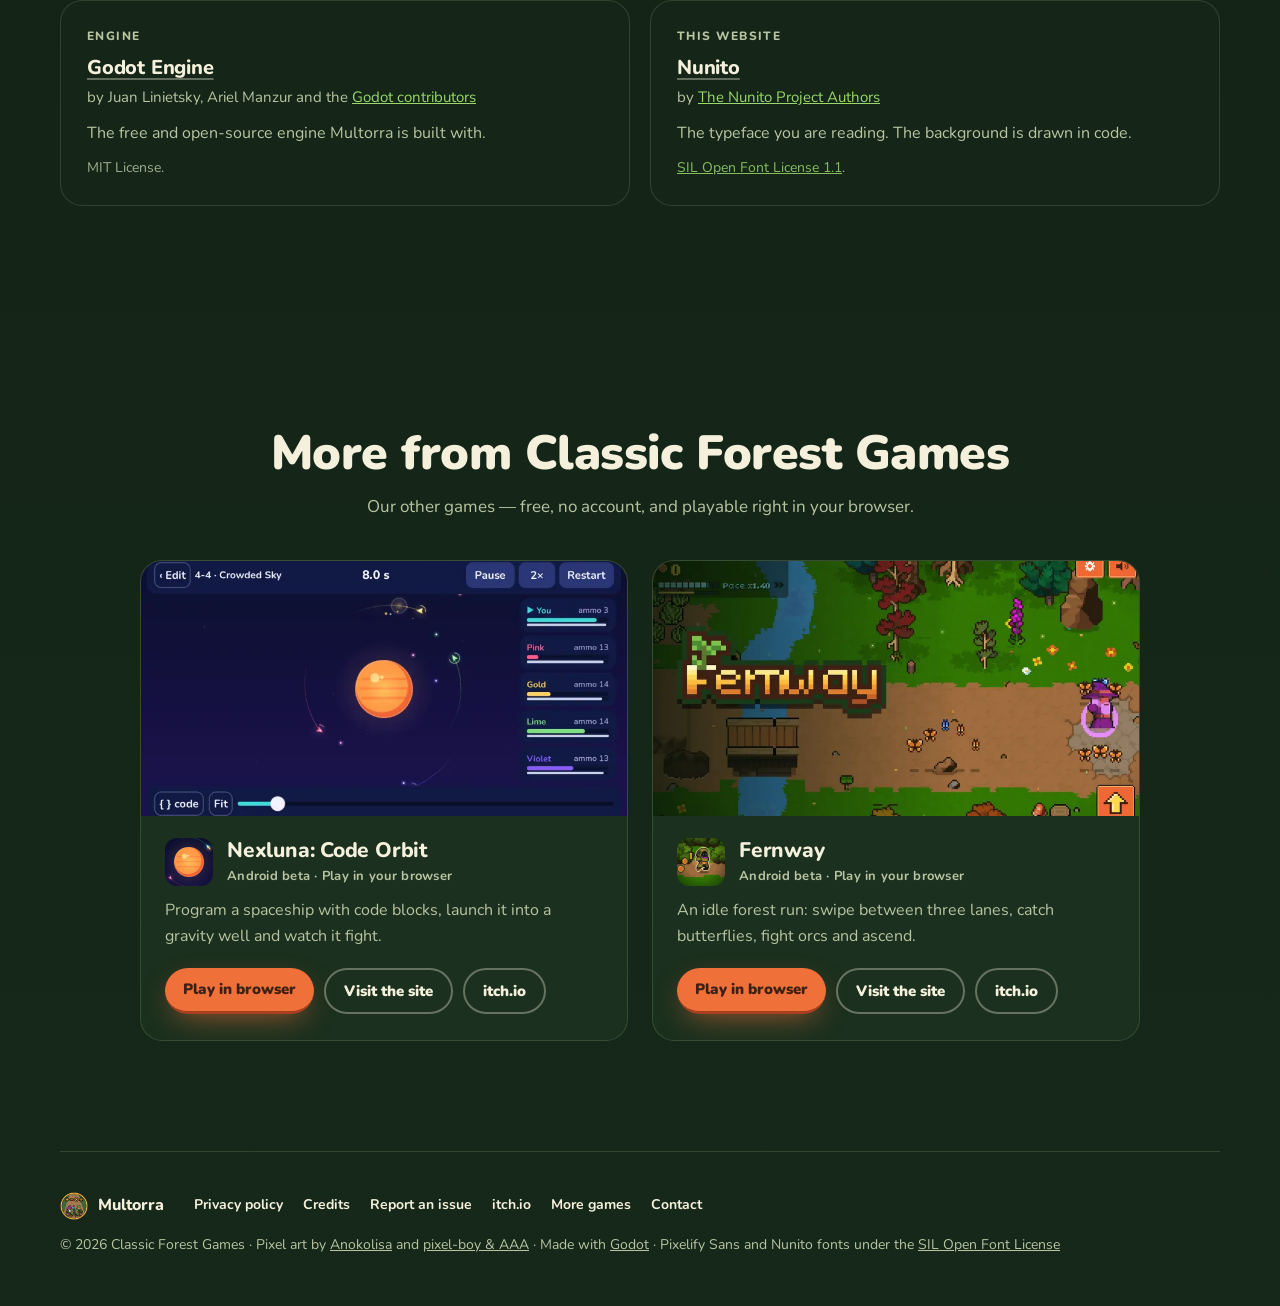
==== commit b508d3bd: "docs: Fernway card says Android beta Co-Authored-By: Claude Opus 5.5 <noreply@anthropic.com>" ====
--- a/index.html
+++ b/index.html
@@ -243,7 +243,7 @@
         <a class="game-shot" href="https://alessiom.github.io/fernway-site/" tabindex="-1" aria-hidden="true"><img src="img/games/fernway-card.webp" width="800" height="420" alt="" loading="lazy"></a>
         <div class="game-body">
           <div class="game-title"><img src="img/games/fernway-icon.png" width="48" height="48" alt=""><div>
-            <h3>Fernway</h3><p class="game-status">Play in your browser · Android coming soon</p></div></div>
+            <h3>Fernway</h3><p class="game-status">Android beta · Play in your browser</p></div></div>
           <p>An idle forest run: swipe between three lanes, catch butterflies, fight orcs and ascend.</p>
           <div class="game-btns">
             <a class="btn btn-small" href="https://alessiom.github.io/fernway-site/play/" rel="noopener">Play in browser</a>
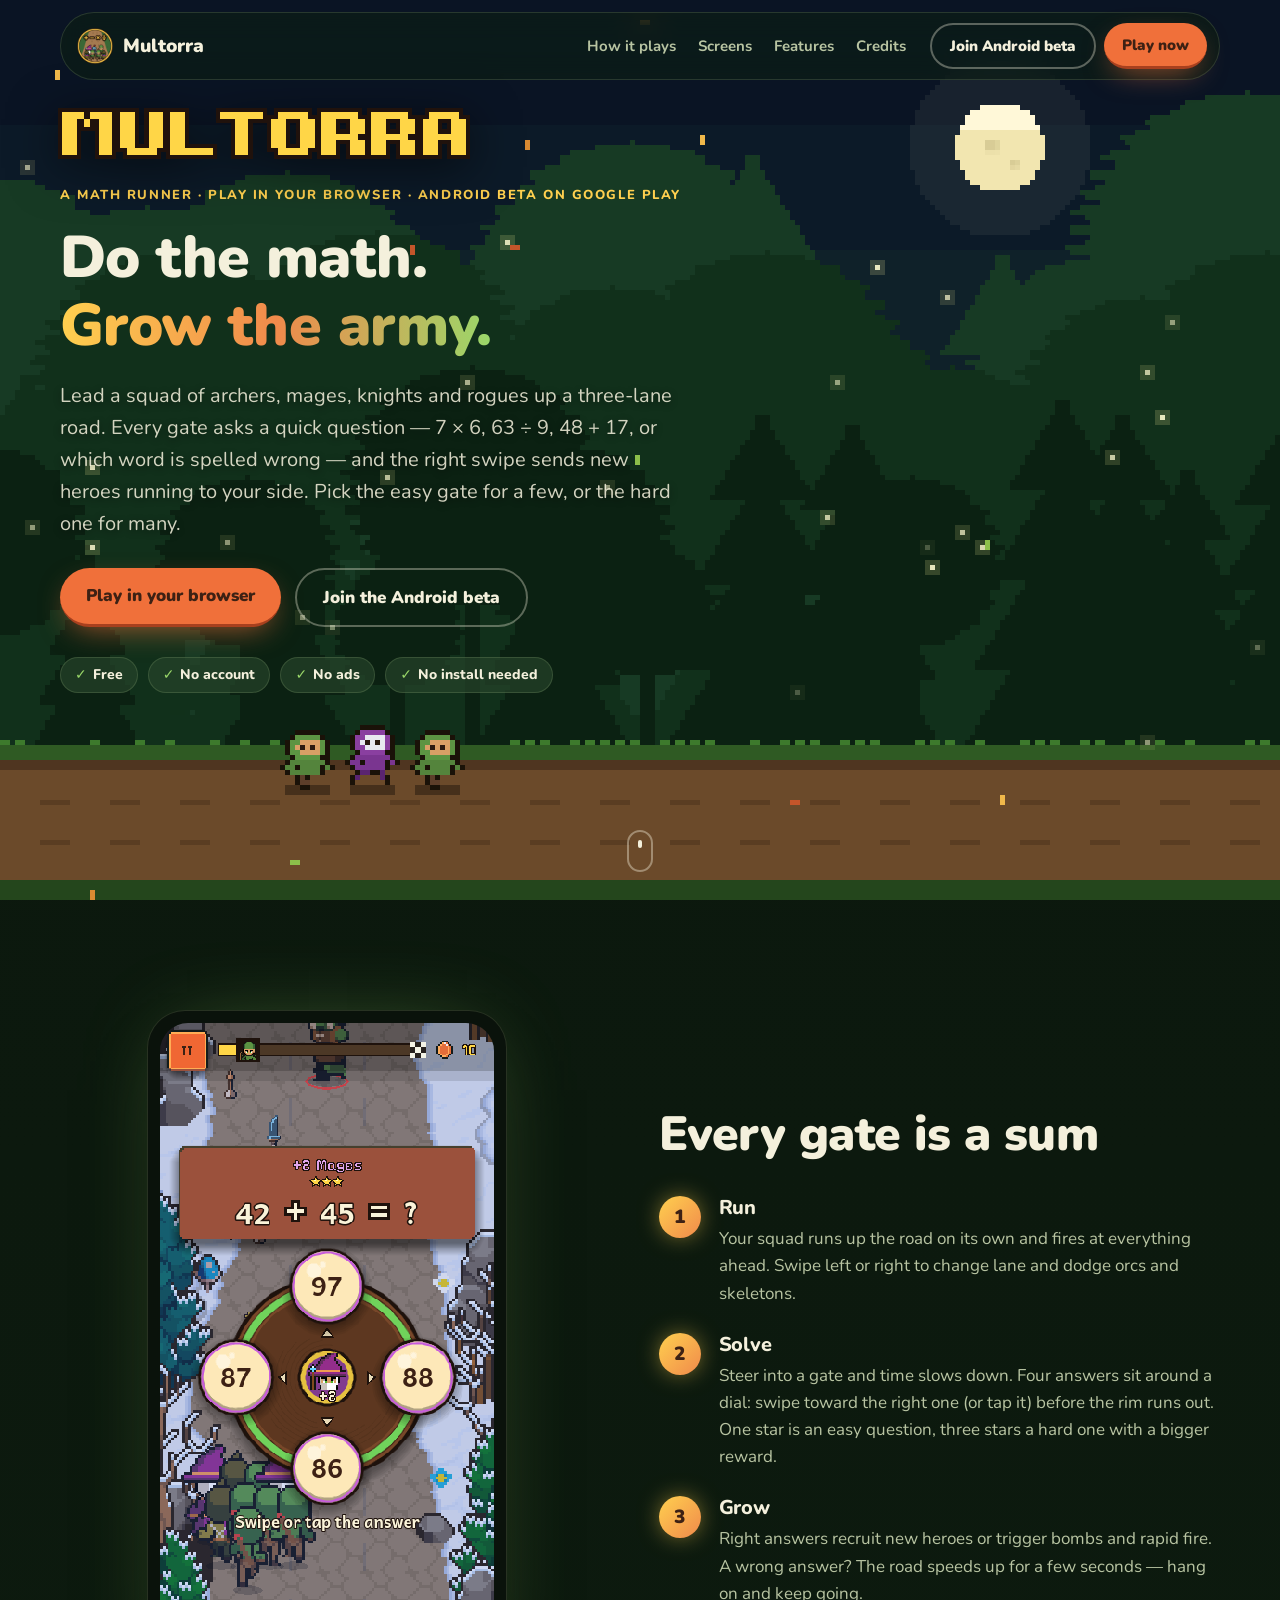
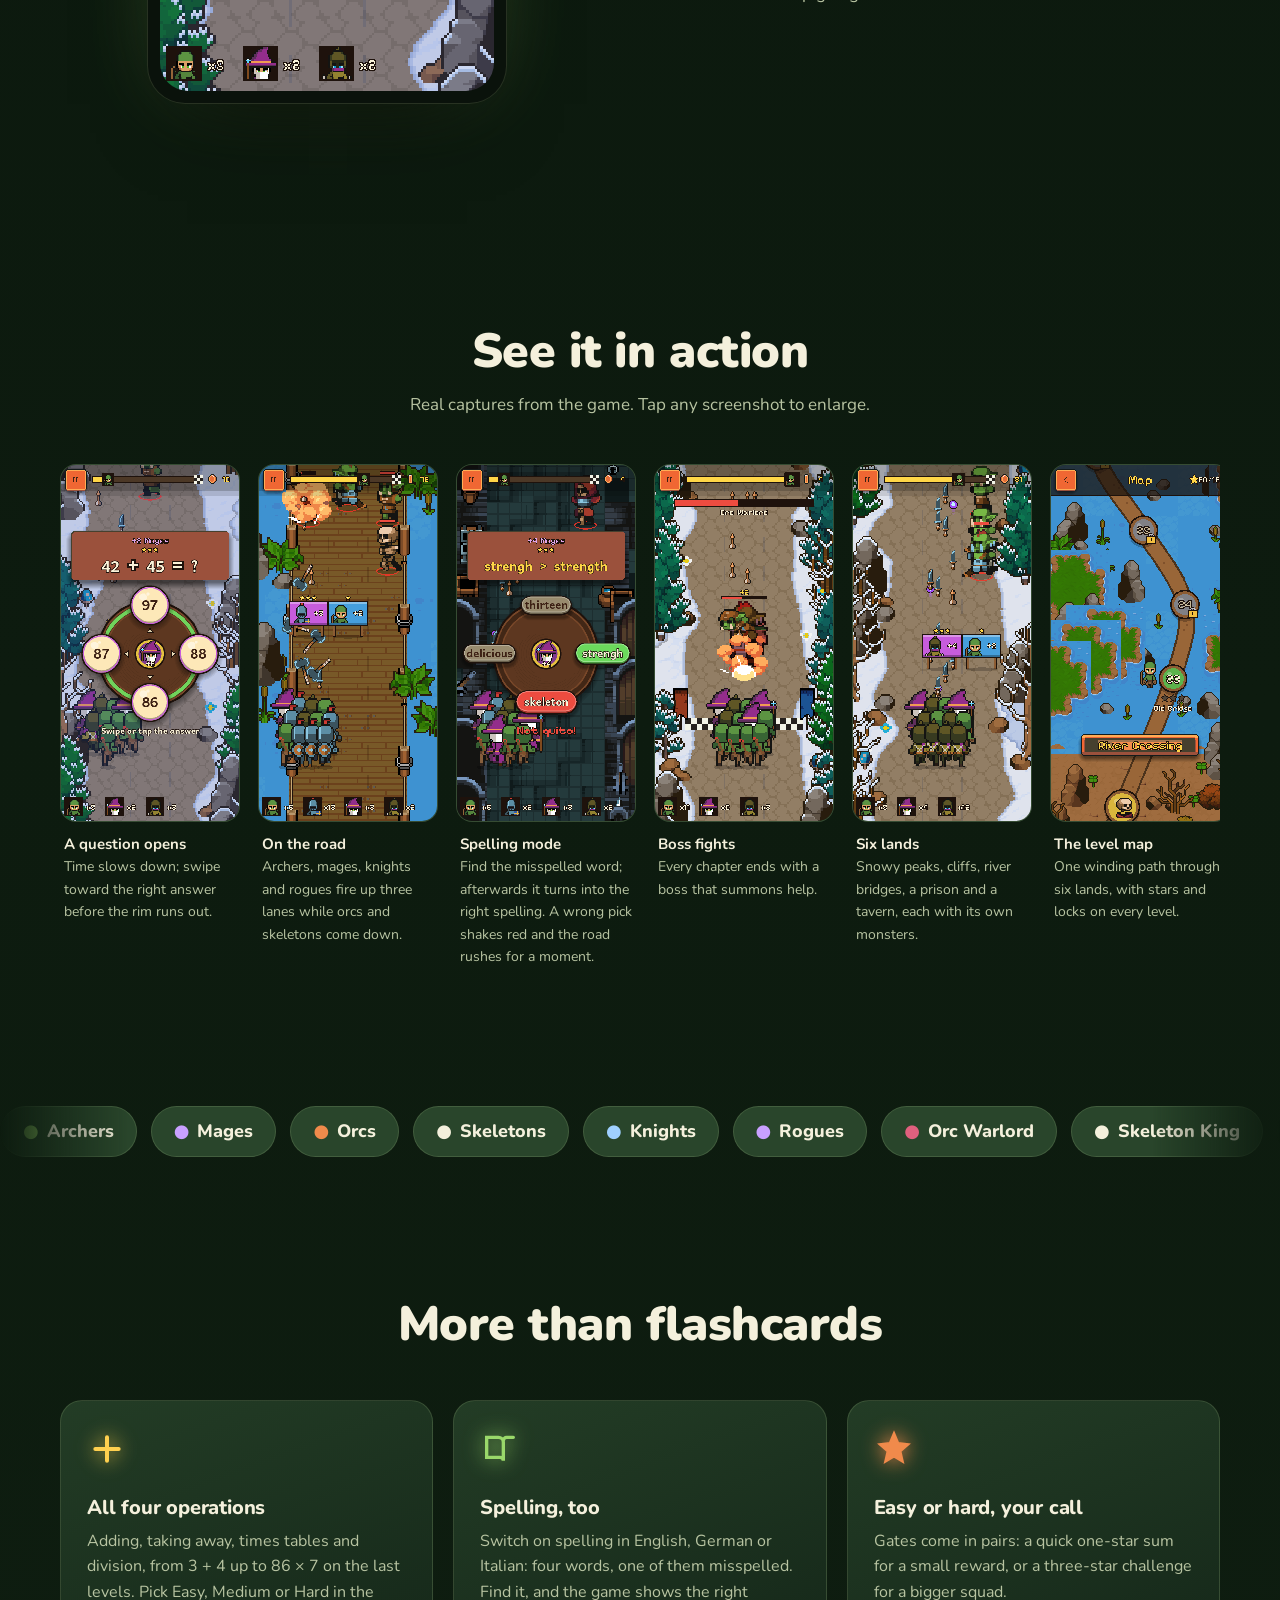
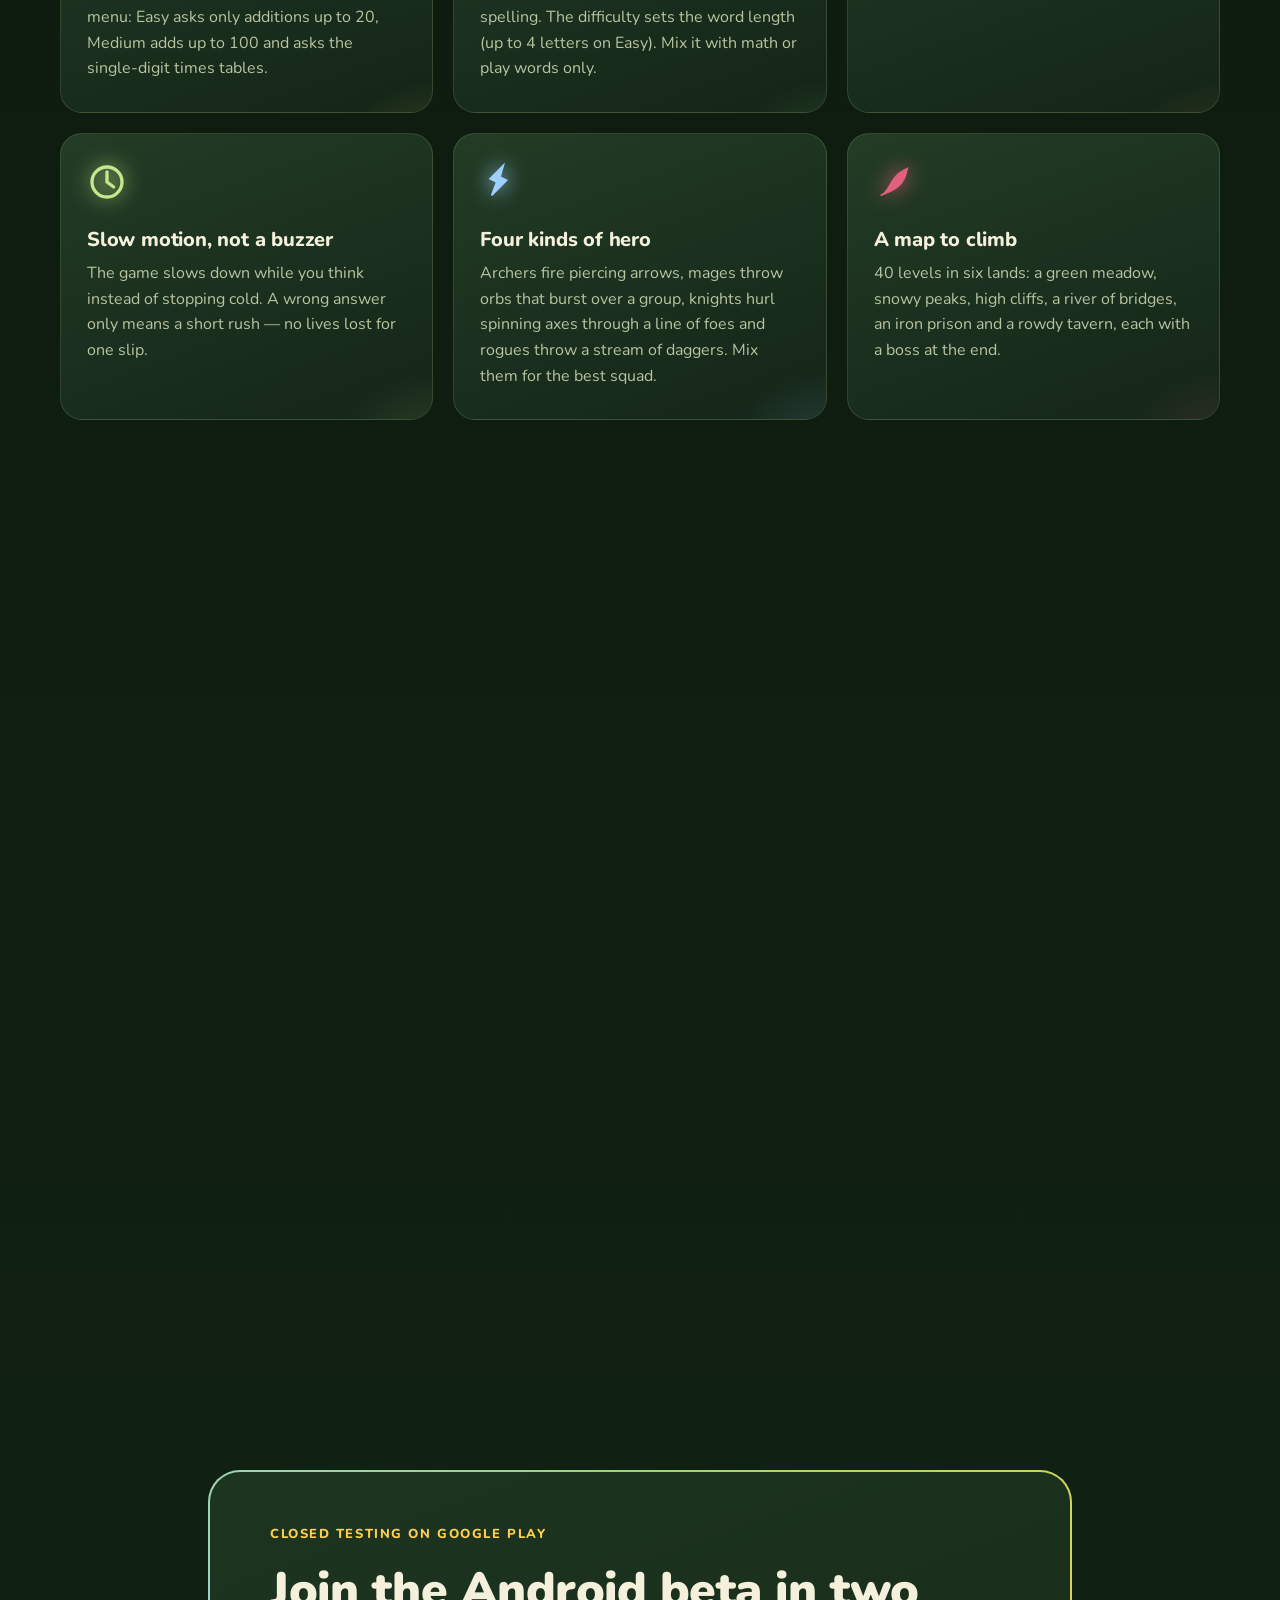
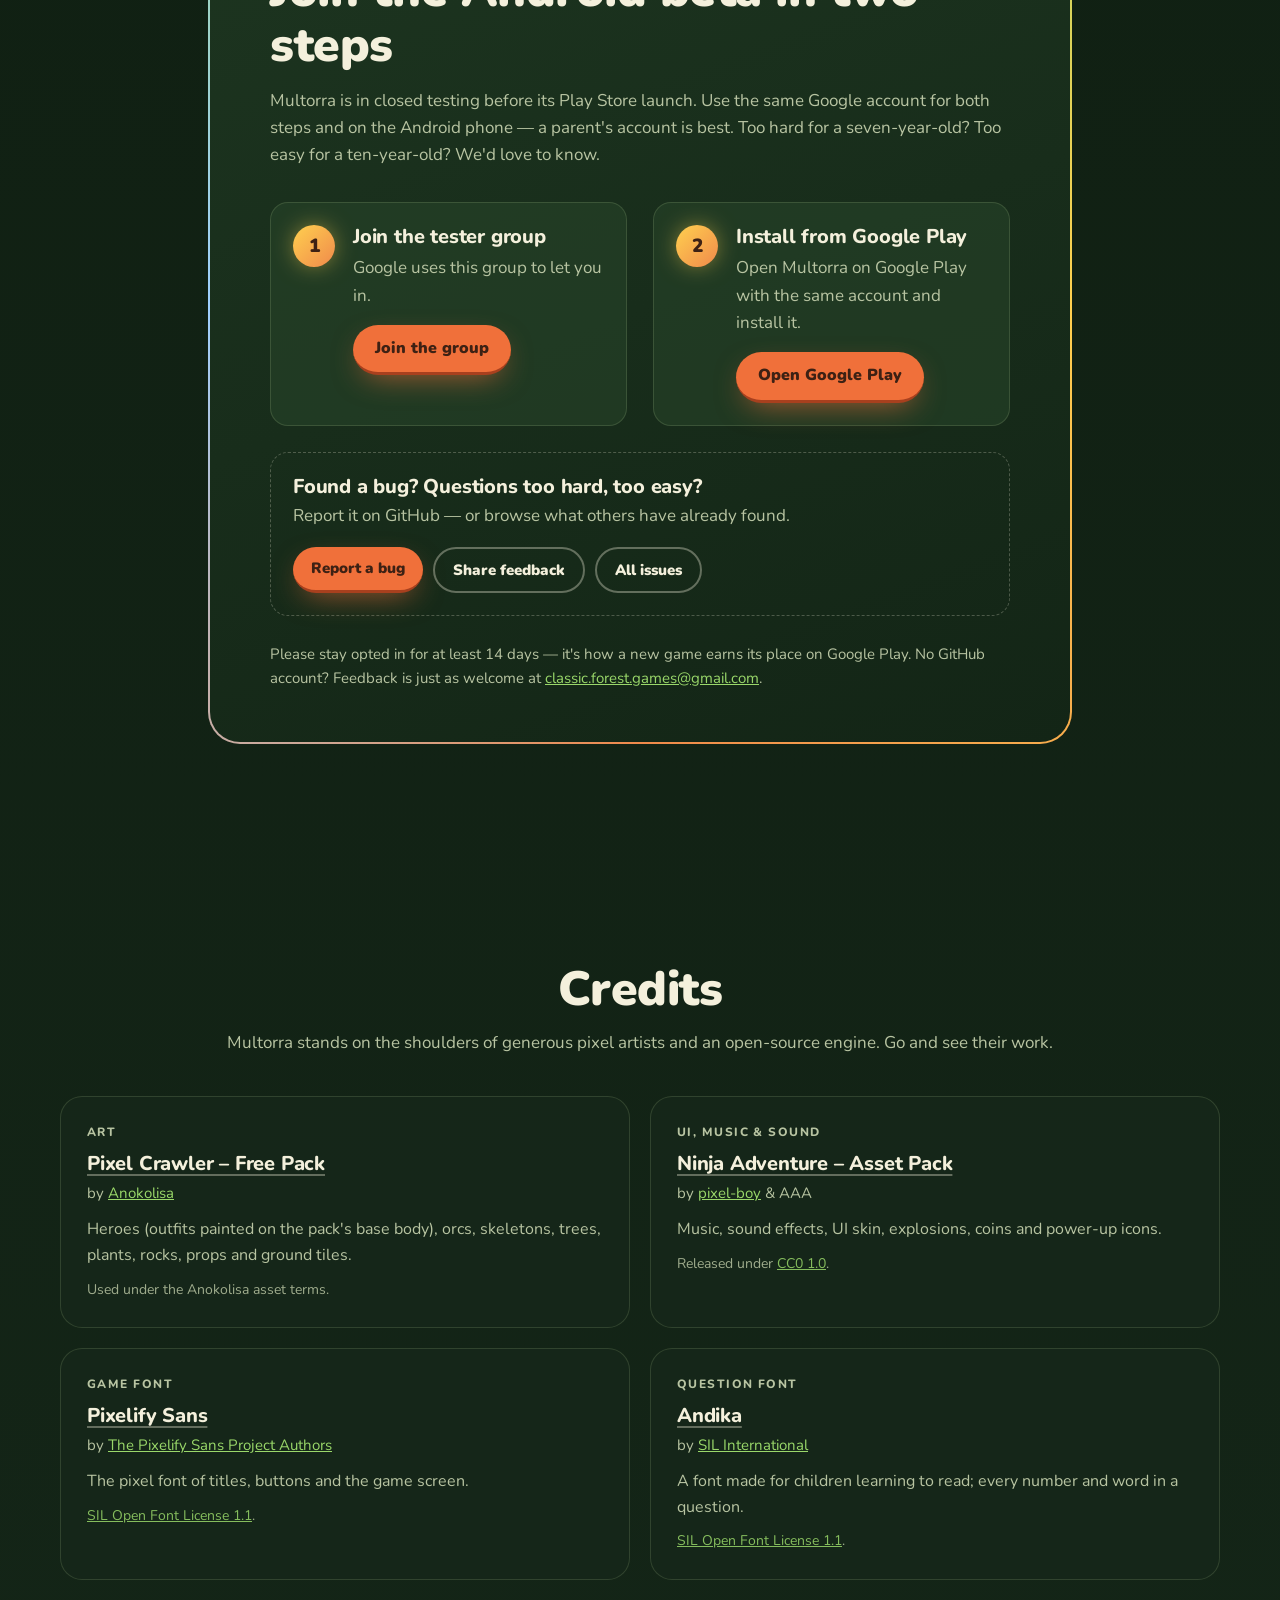
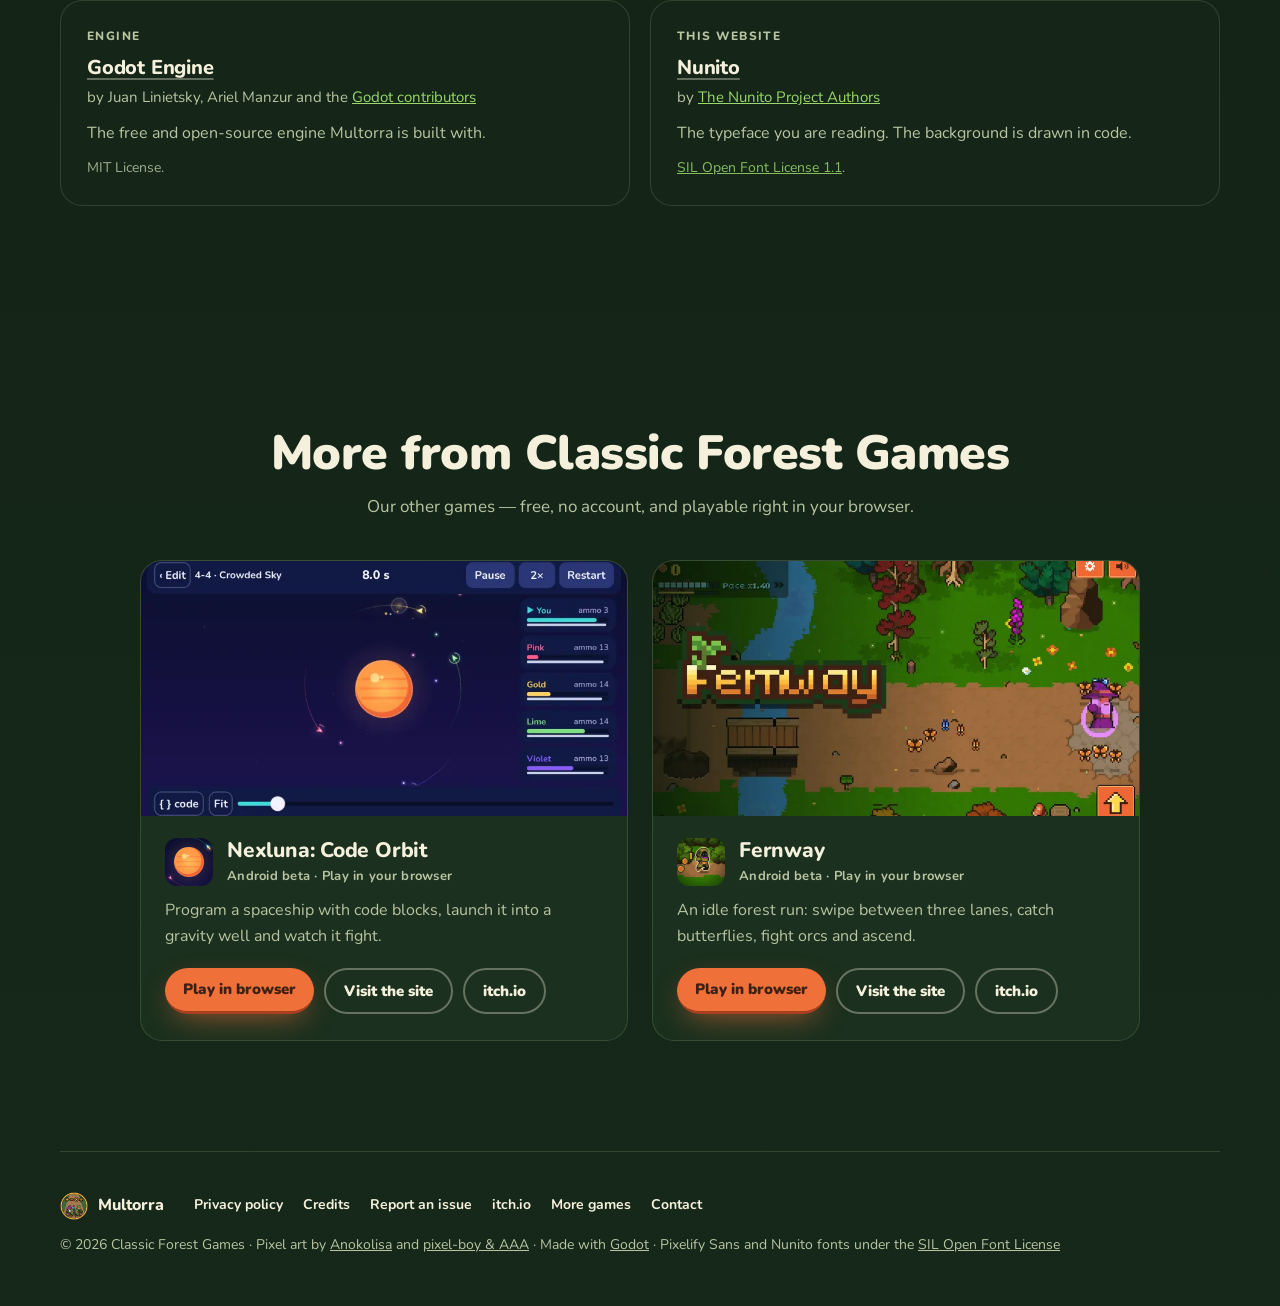
==== commit 2d3a7553: "docs: header has Join Android beta + Play now; footer links wrap (no sideways scroll at 360 px) Co-A" ====
--- a/index.html
+++ b/index.html
@@ -26,13 +26,15 @@
     <span>Multorra</span>
   </a>
   <nav aria-label="Sections">
-    <a href="play/">Play now</a>
     <a href="#how">How it plays</a>
     <a href="#screens">Screens</a>
     <a href="#features">Features</a>
     <a href="#credits">Credits</a>
   </nav>
-  <a class="btn btn-small" href="play/">Play now</a>
+  <div class="nav-cta">
+    <a class="btn btn-small btn-ghost" href="#beta"><span class="wide">Join Android beta</span><span class="narrow">Join beta</span></a>
+    <a class="btn btn-small" href="play/">Play now</a>
+  </div>
 </header>
 
 <main id="top">
--- a/styles.css
+++ b/styles.css
@@ -79,6 +79,8 @@
 .nav nav { display: flex; gap: 22px; margin-left: auto; }
 .nav nav a { color: var(--muted); text-decoration: none; font-weight: 700; font-size: 15px; transition: color .2s; }
 .nav nav a:hover { color: var(--text); }
+.nav-cta { display: flex; gap: 8px; flex: none; }
+.nav-cta .narrow { display: none; }
 
 /* ---------- buttons ---------- */
 .btn {
@@ -302,7 +304,7 @@
 .foot { width: min(var(--max), calc(100% - 32px)); margin: 0 auto; padding: 40px 0 50px; border-top: 1px solid var(--line); display: flex; flex-wrap: wrap; gap: 14px 30px; align-items: center; color: var(--muted); font-size: 14px; }
 .foot-brand { display: flex; align-items: center; gap: 10px; color: var(--text); font-weight: 800; font-size: 16px; }
 .foot-brand img { border-radius: 8px; }
-.foot nav { display: flex; gap: 20px; }
+.foot nav { display: flex; flex-wrap: wrap; gap: 10px 20px; }
 .foot nav a { color: var(--text); text-decoration: none; font-weight: 700; }
 .foot p { width: 100%; }
 .foot p a { color: var(--muted); }
@@ -344,7 +346,7 @@
   body { font-size: 16px; }
   .nav { gap: 10px; }
   .nav nav { display: none; }
-  .nav .btn-small { margin-left: auto; }
+  .nav-cta { margin-left: auto; }
   .hero { align-items: flex-start; padding: 96px 0 90px; }
   .section { padding: 80px 0; }
   .cards, .join, .credit-grid { grid-template-columns: 1fr; }
@@ -381,3 +383,9 @@
 .game-status { color: var(--muted); font-size: 13px; font-weight: 700; letter-spacing: .02em; margin-top: 2px; }
 .game-btns { display: flex; flex-wrap: wrap; gap: 10px; margin-top: auto; padding-top: 6px; }
 @media (max-width: 720px) { .game-grid { grid-template-columns: 1fr; } }
+@media (max-width: 420px) {
+  .nav .brand span, .nav-cta .wide { display: none; }
+  .nav-cta .narrow { display: inline; }
+  .nav-cta { gap: 6px; }
+  .nav-cta .btn-small { padding-left: 14px; padding-right: 14px; }
+}
